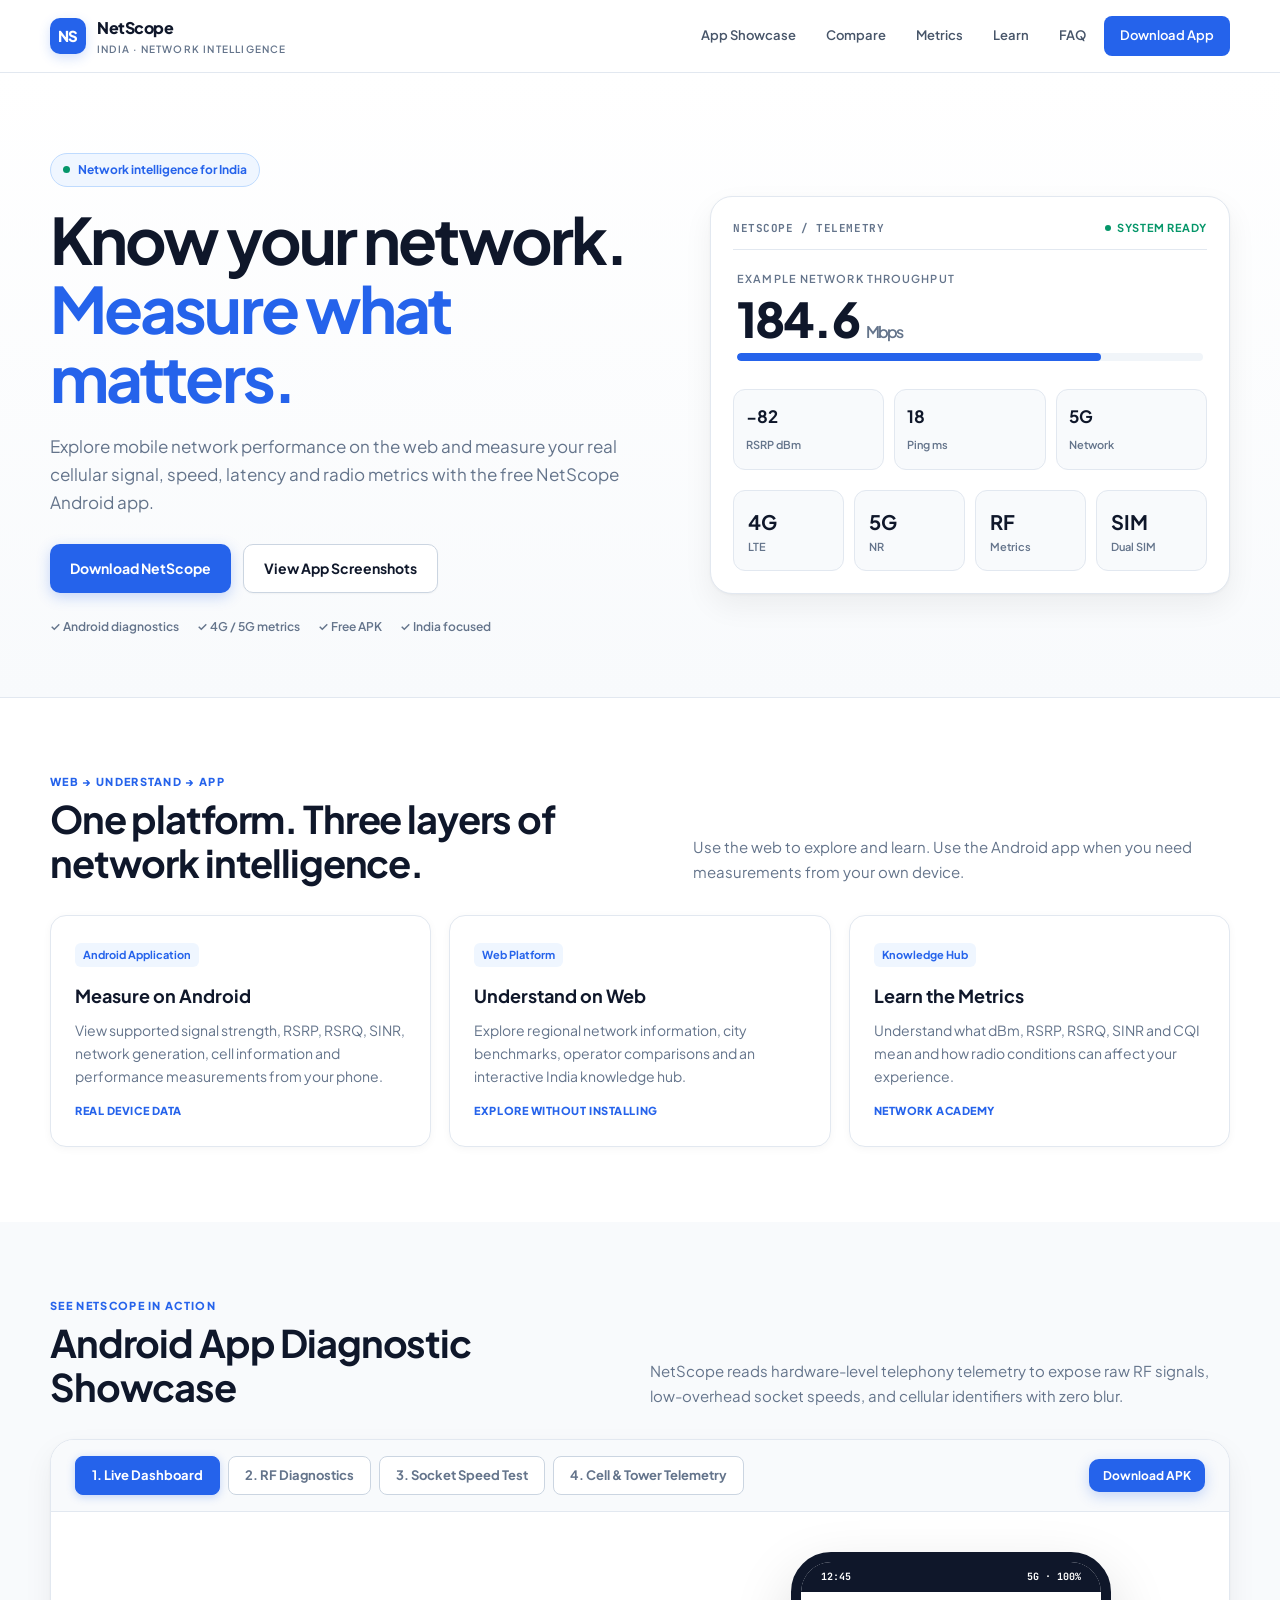
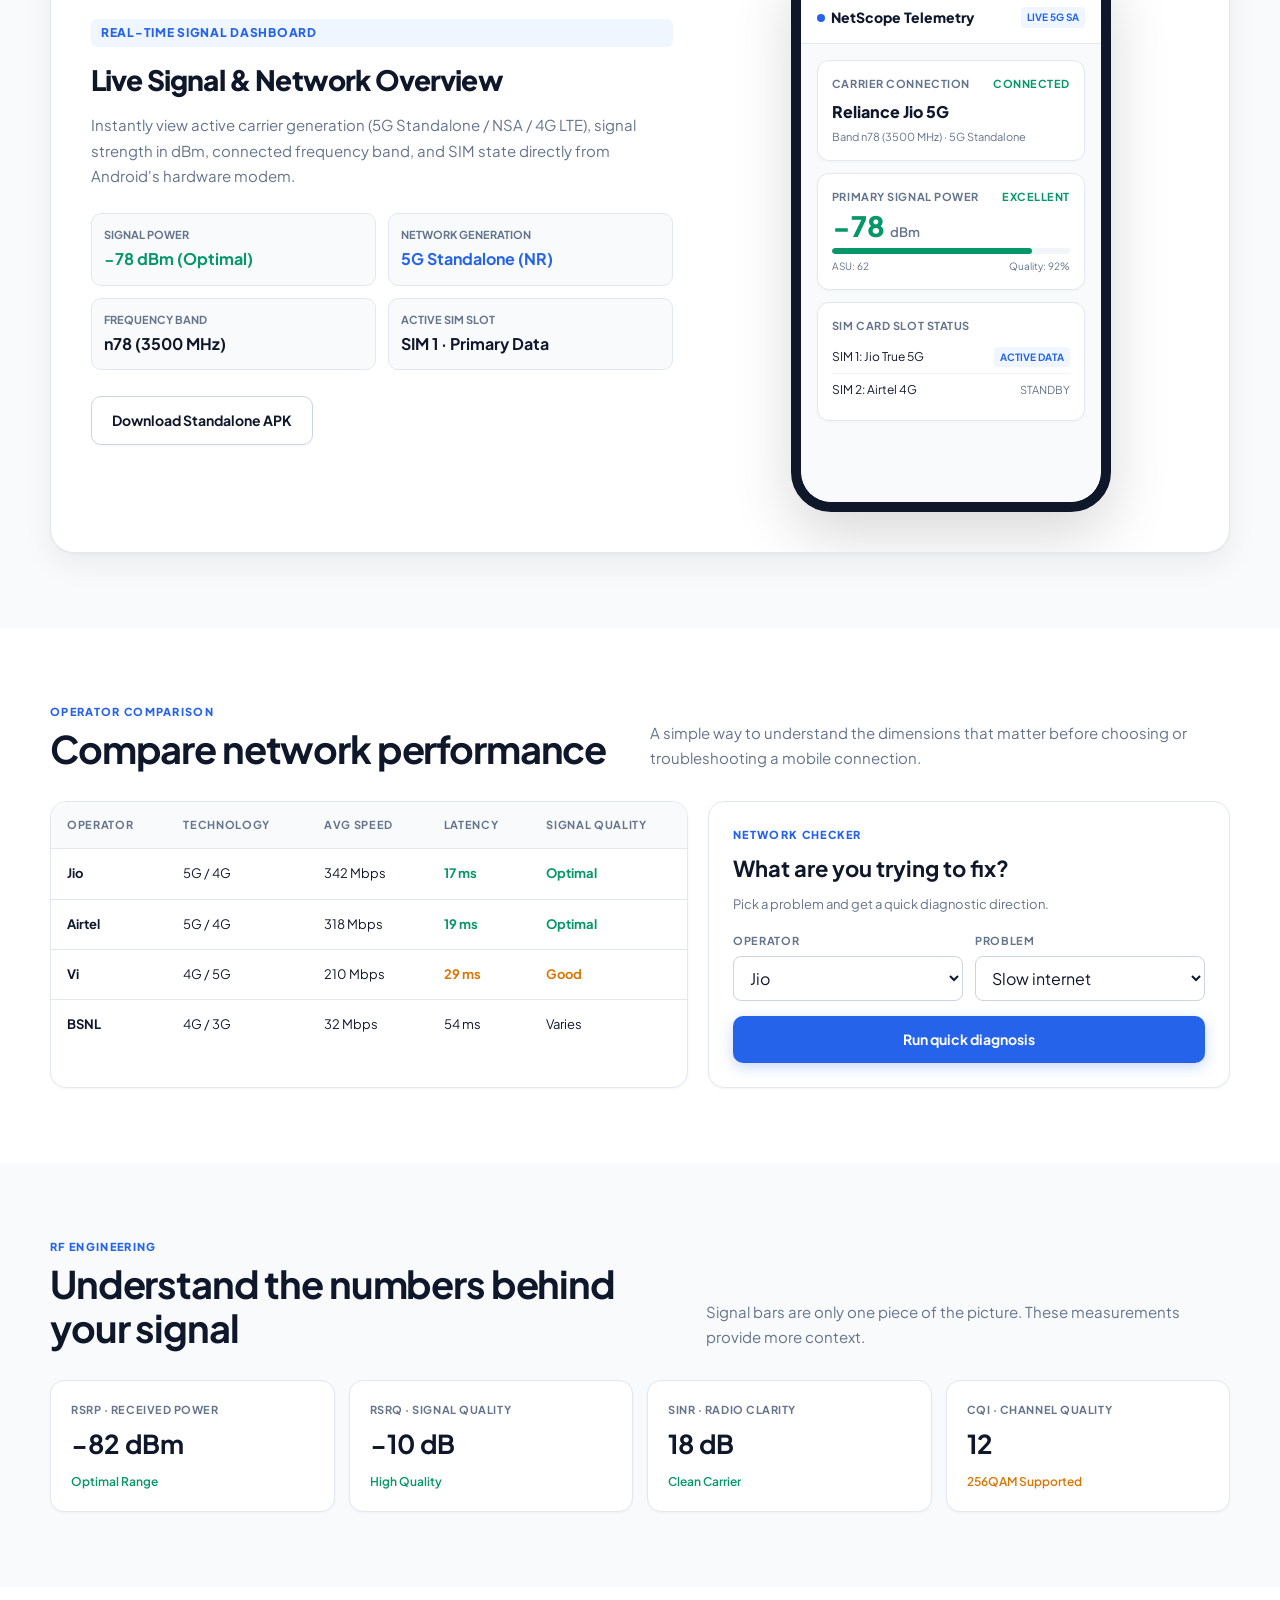
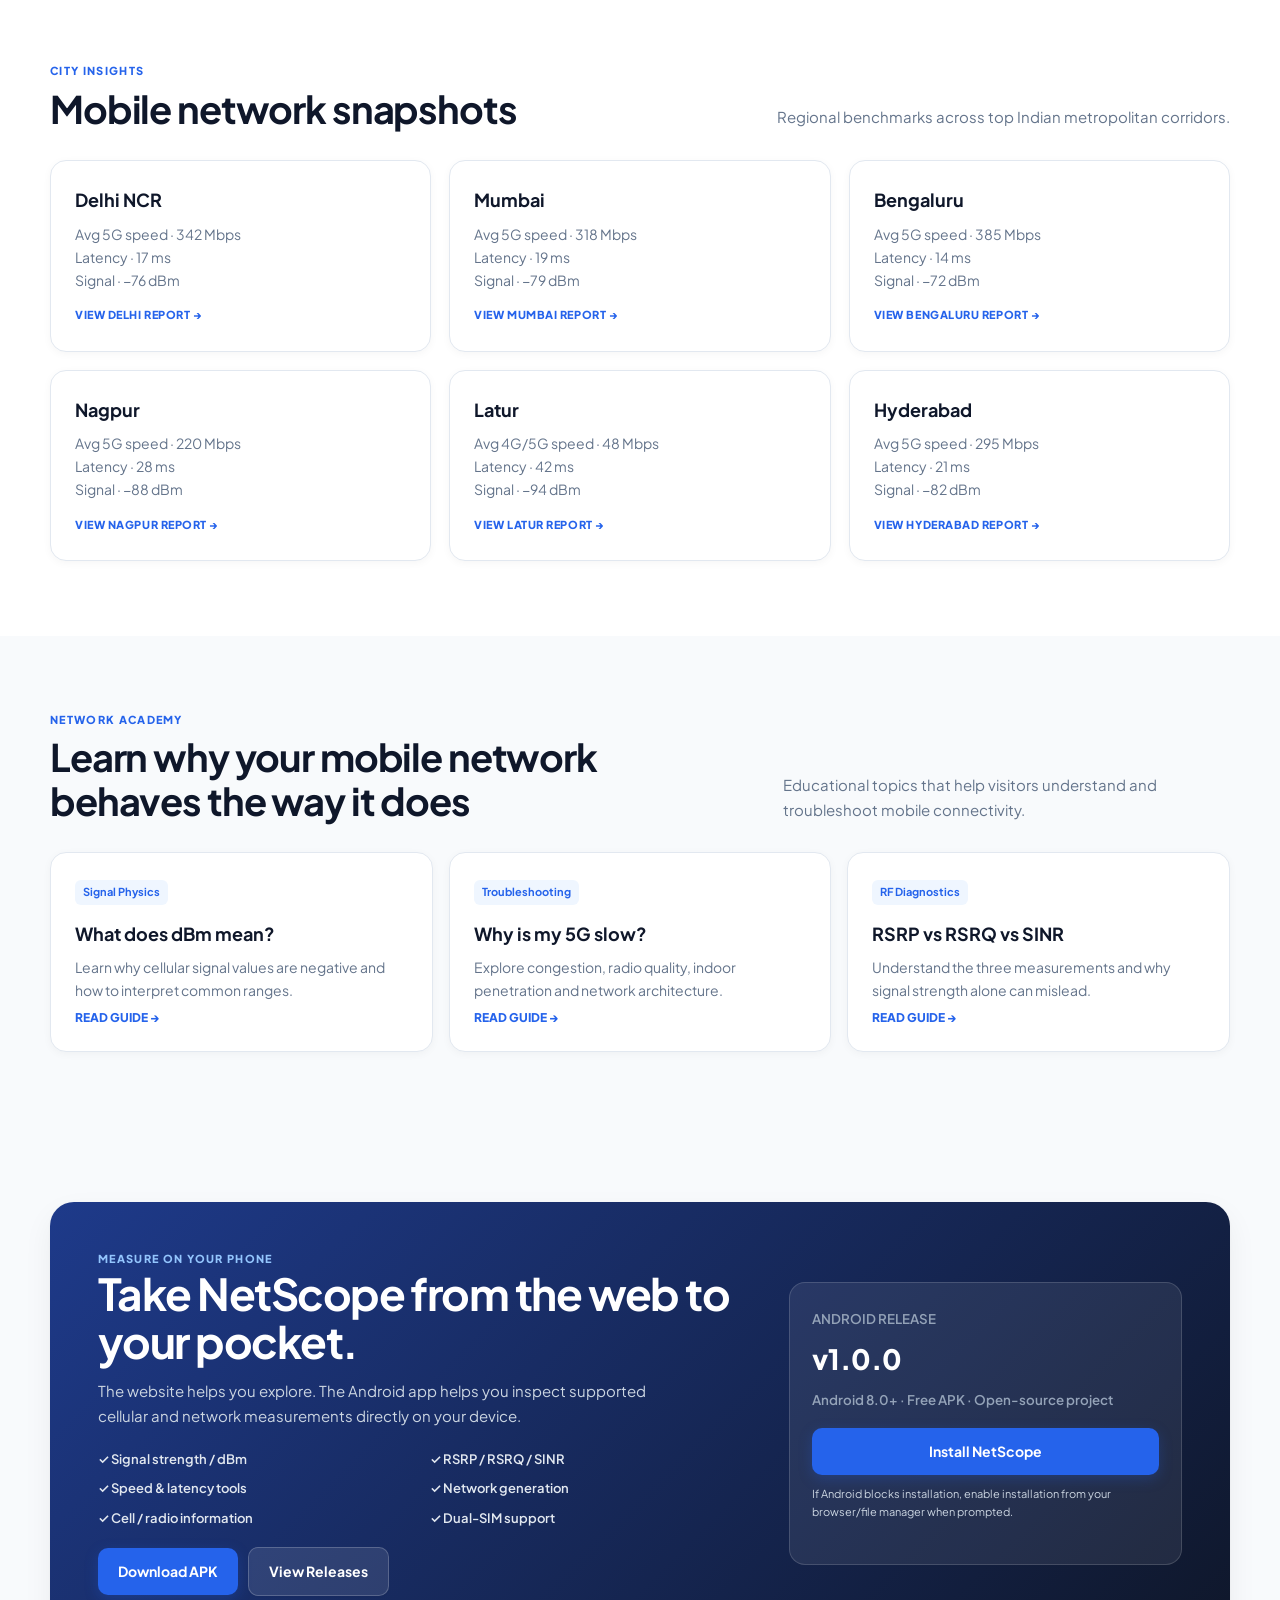
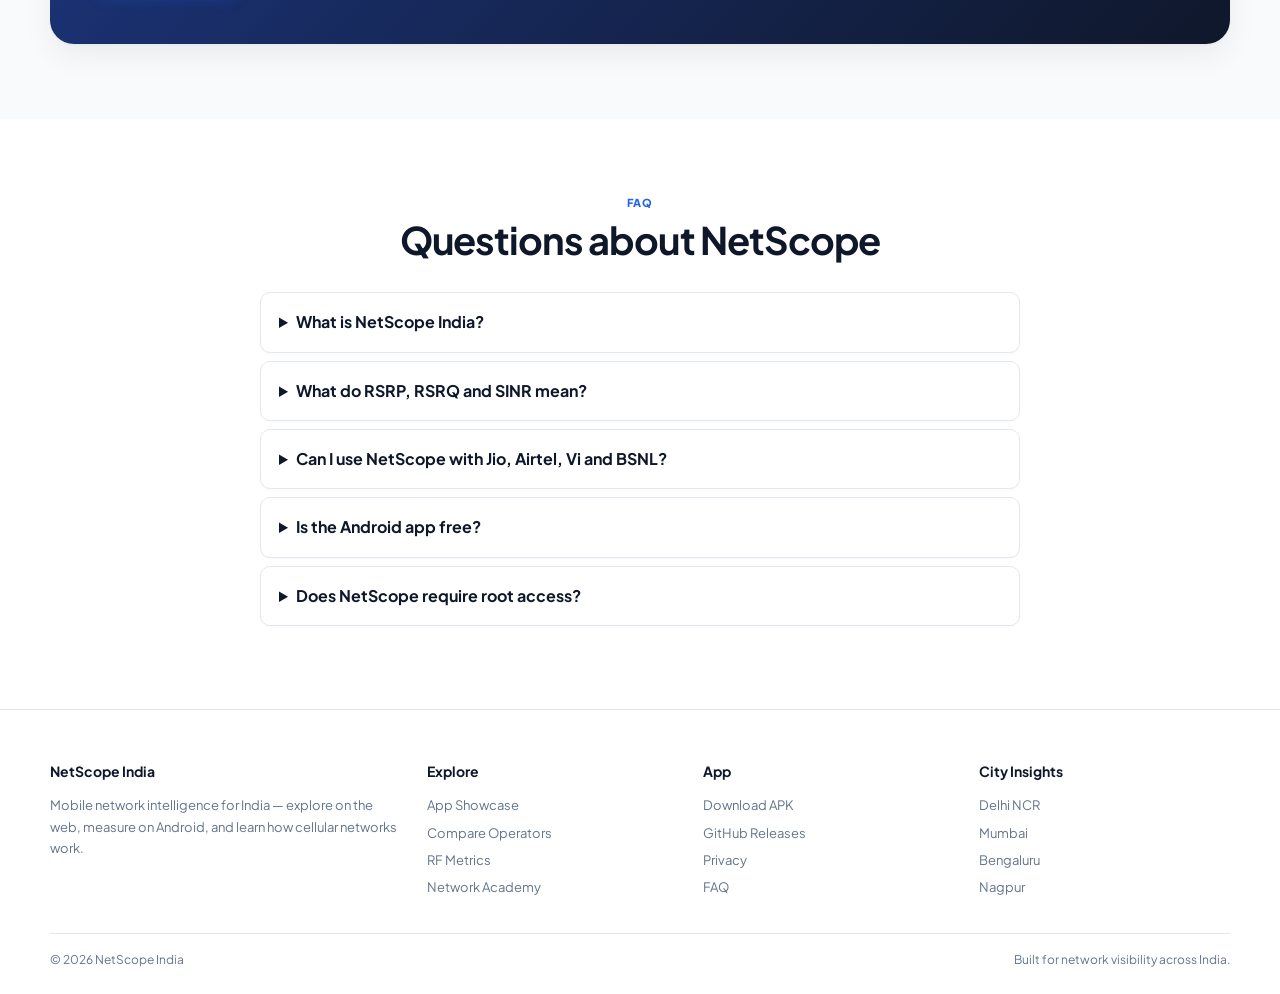
==== index.html @ c132a674 "Implement razor-sharp retina vector phone screen UI in showcase studio to eliminate all blurriness" ====
<!doctype html>
<html lang="en">
<head>
  <meta charset="utf-8">
  <meta name="viewport" content="width=device-width, initial-scale=1">
  <title>NetScope India | Mobile Network Speed Test, 5G Coverage & Signal Diagnostics</title>
  <meta name="description" content="Explore mobile network performance across India. Learn about 4G and 5G coverage, dBm, RSRP, RSRQ and SINR, compare operators, and download the free NetScope Android app.">
  <meta name="keywords" content="mobile network speed test India, 5G coverage India, Jio speed test, Airtel speed test, Vi speed test, BSNL network, signal strength, dBm, RSRP, RSRQ, SINR, NetScope India">
  <meta name="author" content="Bhavin Garg">
  <meta name="robots" content="index, follow">
  <meta name="theme-color" content="#2563eb">
  <link rel="canonical" href="https://bhavingarg121-glitch.github.io/NetScope/">
  <link rel="manifest" href="manifest.json">

  <meta property="og:type" content="website">
  <meta property="og:title" content="NetScope India | Mobile Network Intelligence">
  <meta property="og:description" content="Explore network performance on the web. Measure signal, speed and cellular metrics with the NetScope Android app.">
  <meta property="og:url" content="https://bhavingarg121-glitch.github.io/NetScope/">
  <meta property="og:site_name" content="NetScope India">
  <meta property="og:locale" content="en_IN">
  <meta name="twitter:card" content="summary_large_image">
  <meta name="twitter:title" content="NetScope India">
  <meta name="twitter:description" content="Mobile network intelligence, diagnostics and 5G coverage insights for India.">

  <script type="application/ld+json">
  {
    "@context":"https://schema.org",
    "@type":"WebSite",
    "name":"NetScope India",
    "url":"https://bhavingarg121-glitch.github.io/NetScope/",
    "description":"Mobile network intelligence, diagnostics and educational resources for India."
  }
  </script>
  <script type="application/ld+json">
  {
    "@context":"https://schema.org",
    "@type":"SoftwareApplication",
    "name":"NetScope India",
    "applicationCategory":"UtilitiesApplication",
    "operatingSystem":"Android",
    "downloadUrl":"https://github.com/bhavingarg121-glitch/net_scope/releases/download/v1.0.0/app-debug.apk",
    "offers":{"@type":"Offer","price":"0","priceCurrency":"INR"}
  }
  </script>
  <script type="application/ld+json">
  {
    "@context":"https://schema.org",
    "@type":"FAQPage",
    "mainEntity":[
      {"@type":"Question","name":"What is NetScope India?","acceptedAnswer":{"@type":"Answer","text":"NetScope India is a web and Android platform for exploring mobile network performance and measuring network information from an Android device."}},
      {"@type":"Question","name":"What do RSRP, RSRQ and SINR mean?","acceptedAnswer":{"@type":"Answer","text":"RSRP represents reference signal received power, RSRQ represents reference signal received quality, and SINR represents signal-to-interference-plus-noise ratio."}},
      {"@type":"Question","name":"Does NetScope support Jio, Airtel, Vi and BSNL?","acceptedAnswer":{"@type":"Answer","text":"The platform is designed around Indian cellular networks and the Android app can read supported cellular information exposed by the device."}},
      {"@type":"Question","name":"Is the NetScope Android app free?","acceptedAnswer":{"@type":"Answer","text":"The current Android APK is provided as a free download."}}
    ]
  }
  </script>

  <link rel="preconnect" href="https://fonts.googleapis.com">
  <link rel="preconnect" href="https://fonts.gstatic.com" crossorigin>
  <link href="https://fonts.googleapis.com/css2?family=Plus+Jakarta+Sans:wght@400;500;600;700;800&family=Inter:wght@400;500;600;700&family=JetBrains+Mono:wght@500;700&display=swap" rel="stylesheet">

  <style>
    :root{
      --bg:#ffffff;
      --bg2:#f8fafc;
      --panel:#ffffff;
      --panel2:#f1f5f9;
      --line:#e2e8f0;
      --line-strong:#cbd5e1;
      --text:#0f172a;
      --muted:#64748b;
      --blue:#2563eb;
      --blue-hover:#1d4ed8;
      --blue-bg:#eff6ff;
      --cyan:#0284c7;
      --green:#059669;
      --green-bg:#ecfdf5;
      --amber:#d97706;
      --amber-bg:#fffbeb;
      --red:#dc2626;
      --shadow:0 12px 30px rgba(0,0,0,.06), 0 1px 3px rgba(0,0,0,.04);
      --radius:16px;
      --max:1180px;
    }
    *{box-sizing:border-box;margin:0;padding:0}
    html{scroll-behavior:smooth}
    body{font-family:'Plus Jakarta Sans',Inter,system-ui,sans-serif;background:var(--bg2);color:var(--text);line-height:1.65;overflow-x:hidden}
    a{color:inherit;text-decoration:none}
    button,input,select{font:inherit}
    .container{width:min(var(--max),calc(100% - 32px));margin:auto}
    .mono{font-family:"JetBrains Mono",monospace}
    
    /* Topbar */
    .topbar{position:sticky;top:0;z-index:1000;background:rgba(255,255,255,.94);backdrop-filter:blur(16px);border-bottom:1px solid var(--line)}
    .nav{height:72px;display:flex;align-items:center;justify-content:space-between;gap:20px}
    .brand{display:flex;align-items:center;gap:11px;font-weight:800;letter-spacing:-.03em;color:var(--text)}
    .brand-mark{width:36px;height:36px;border-radius:10px;display:grid;place-items:center;background:var(--blue);color:#fff;font-weight:800;font-size:15px;box-shadow:0 4px 12px rgba(37,99,235,.2)}
    .brand small{display:block;color:var(--muted);font-size:10px;font-weight:600;letter-spacing:.12em;text-transform:uppercase}
    .navlinks{display:flex;gap:6px;align-items:center}
    .navlinks a{color:#475569;padding:8px 12px;border-radius:8px;font-size:13px;font-weight:600;transition:.15s}
    .navlinks a:hover{background:var(--panel2);color:var(--blue)}
    .nav-cta{padding:9px 16px!important;background:var(--blue)!important;color:#ffffff!important;border-radius:8px;font-weight:700}
    .nav-cta:hover{background:var(--blue-hover)!important}
    .menu{display:none;background:none;border:1px solid var(--line-strong);color:var(--text);padding:8px 12px;border-radius:8px;cursor:pointer}
    
    /* Hero */
    .hero{position:relative;padding:80px 0 60px;background:linear-gradient(180deg,#ffffff 0%,#f8fafc 100%);border-bottom:1px solid var(--line)}
    .hero-grid{display:grid;grid-template-columns:1.08fr .92fr;gap:50px;align-items:center}
    .eyebrow{display:inline-flex;align-items:center;gap:8px;border:1px solid #bfdbfe;background:var(--blue-bg);padding:6px 12px;border-radius:999px;color:var(--blue);font-size:12px;font-weight:700;margin-bottom:18px}
    .pulse{width:7px;height:7px;background:var(--green);border-radius:50%;box-shadow:0 0 0 0 rgba(5,150,105,.5);animation:pulse 1.8s infinite}
    @keyframes pulse{70%{box-shadow:0 0 0 8px rgba(5,150,105,0)}100%{box-shadow:0 0 0 0 rgba(5,150,105,0)}}
    h1{font-size:clamp(38px,5.5vw,64px);line-height:1.08;letter-spacing:-.045em;color:var(--text)}
    .gradient{color:var(--blue)}
    .hero-copy{font-size:17px;color:var(--muted);max-width:640px;margin:20px 0 28px}
    .actions{display:flex;gap:12px;flex-wrap:wrap}
    .btn{display:inline-flex;align-items:center;justify-content:center;gap:8px;border:0;border-radius:10px;padding:12px 20px;font-weight:700;font-size:14px;cursor:pointer;transition:.18s transform,.18s box-shadow}
    .btn:hover{transform:translateY(-1px)}
    .btn-primary{background:var(--blue);color:#ffffff;box-shadow:0 4px 14px rgba(37,99,235,.25)}
    .btn-primary:hover{background:var(--blue-hover);box-shadow:0 6px 20px rgba(37,99,235,.35)}
    .btn-secondary{border:1px solid var(--line-strong);background:#ffffff;color:var(--text);box-shadow:0 1px 2px rgba(0,0,0,.04)}
    .btn-secondary:hover{background:var(--panel2);border-color:var(--muted)}
    .trust{display:flex;gap:18px;flex-wrap:wrap;margin-top:24px;color:var(--muted);font-size:12px;font-weight:600}
    
    /* Hero Console Card */
    .hero-console{border:1px solid var(--line);background:#ffffff;border-radius:22px;box-shadow:var(--shadow);padding:22px}
    .console-head{display:flex;justify-content:space-between;align-items:center;padding-bottom:12px;border-bottom:1px solid var(--line);font-size:11px;font-weight:700;color:var(--muted);letter-spacing:.05em}
    .status{color:var(--green);display:flex;align-items:center;gap:6px}
    .status:before{content:"";width:6px;height:6px;background:var(--green);border-radius:50%}
    .metric-main{padding:20px 4px 14px}
    .metric-label{color:var(--muted);font-size:11px;text-transform:uppercase;letter-spacing:.1em;font-weight:600}
    .speed{font-size:48px;line-height:1.1;font-weight:800;letter-spacing:-.04em;color:var(--text);margin:4px 0}
    .speed span{font-size:16px;color:var(--muted);font-weight:600}
    .meter{height:8px;background:var(--panel2);border-radius:99px;overflow:hidden;margin-top:8px}
    .meter i{display:block;height:100%;width:78%;background:var(--blue);border-radius:99px}
    .mini-grid{display:grid;grid-template-columns:repeat(3,1fr);gap:10px;margin-top:14px}
    .mini{padding:12px;background:var(--bg2);border:1px solid var(--line);border-radius:12px}
    .mini b{display:block;font-size:17px;color:var(--text)}
    .mini small{color:var(--muted);font-size:11px;font-weight:600}
    .stats{display:grid;grid-template-columns:repeat(4,1fr);gap:10px;margin-top:20px}
    .stat{padding:14px;background:var(--bg2);border:1px solid var(--line);border-radius:12px}
    .stat strong{font-size:20px;color:var(--text)}
    .stat span{display:block;color:var(--muted);font-size:11px;font-weight:600}
    
    /* Sections */
    section{padding:75px 0}
    .section-head{display:flex;justify-content:space-between;gap:30px;align-items:end;margin-bottom:30px}
    .kicker{color:var(--blue);font-size:11px;font-weight:800;text-transform:uppercase;letter-spacing:.12em}
    .section-title{font-size:clamp(26px,3.5vw,38px);letter-spacing:-.03em;line-height:1.15;color:var(--text);margin-top:6px}
    .section-copy{color:var(--muted);max-width:580px;font-size:15px}
    
    /* Cards */
    .cards{display:grid;grid-template-columns:repeat(3,1fr);gap:18px}
    .card{background:#ffffff;border:1px solid var(--line);border-radius:var(--radius);padding:24px;box-shadow:0 2px 8px rgba(0,0,0,.04);transition:.2s transform,.2s border-color}
    .card:hover{transform:translateY(-3px);border-color:var(--blue)}
    .card-badge{display:inline-block;padding:3px 8px;border-radius:6px;background:var(--blue-bg);color:var(--blue);font-size:11px;font-weight:700;margin-bottom:14px}
    .card h3{font-size:18px;margin-bottom:8px;color:var(--text)}
    .card p{color:var(--muted);font-size:14px}
    .tag{display:inline-block;margin-top:14px;color:var(--blue);font-size:11px;font-weight:800;letter-spacing:.05em}
    
    /* ==========================================
       Razor-Sharp Retina App Showcase Studio
       ========================================== */
    .showcase-shell{border:1px solid var(--line);border-radius:24px;background:#ffffff;box-shadow:var(--shadow);overflow:hidden}
    .showcase-toolbar{display:flex;justify-content:space-between;align-items:center;flex-wrap:wrap;gap:12px;padding:16px 24px;border-bottom:1px solid var(--line);background:var(--bg2)}
    .showcase-tabs{display:flex;gap:8px;flex-wrap:wrap}
    .showcase-tab{border:1px solid var(--line-strong);background:#ffffff;color:var(--muted);padding:8px 16px;border-radius:8px;cursor:pointer;font-size:13px;font-weight:700;transition:.18s}
    .showcase-tab.active{background:var(--blue);border-color:var(--blue);color:#ffffff;box-shadow:0 2px 8px rgba(37,99,235,.25)}
    
    .showcase-grid{display:grid;grid-template-columns:1.1fr .9fr;gap:40px;padding:40px;align-items:center}
    .showcase-desc-box{display:flex;flex-direction:column;gap:16px}
    .showcase-badge{display:inline-flex;align-items:center;gap:6px;padding:4px 10px;border-radius:6px;background:var(--blue-bg);color:var(--blue);font-size:12px;font-weight:800;letter-spacing:.06em}
    .showcase-heading{font-size:28px;font-weight:800;color:var(--text);letter-spacing:-.03em;line-height:1.2}
    .showcase-text{color:var(--muted);font-size:15px;line-height:1.7}
    .showcase-pills{display:grid;grid-template-columns:1fr 1fr;gap:12px;margin-top:8px}
    .showcase-pill{background:var(--bg2);border:1px solid var(--line);border-radius:10px;padding:12px}
    .showcase-pill small{display:block;font-size:11px;color:var(--muted);font-weight:700;text-transform:uppercase}
    .showcase-pill b{display:block;font-size:16px;color:var(--text);margin-top:2px}
    
    /* Razor-Sharp Vector Device Mockup Frame */
    .device-mockup{position:relative;width:100%;max-width:320px;margin:0 auto;background:#0f172a;border:10px solid #0f172a;border-radius:40px;box-shadow:0 24px 60px rgba(0,0,0,.15);overflow:hidden}
    .device-screen{background:#f8fafc;min-height:540px;border-radius:30px;overflow:hidden;display:flex;flex-direction:column}
    .device-statusbar{height:30px;background:#0f172a;color:#ffffff;display:flex;justify-content:space-between;align-items:center;padding:0 20px;font-size:10px;font-weight:700;font-family:'JetBrains Mono',monospace}
    .device-app-header{background:#ffffff;padding:14px 16px;border-bottom:1px solid var(--line);display:flex;justify-content:space-between;align-items:center}
    .device-app-title{font-size:14px;font-weight:800;color:#0f172a;display:flex;align-items:center;gap:6px}
    .device-app-body{padding:16px;flex:1;display:flex;flex-direction:column;gap:12px;background:#f8fafc}
    
    /* Screen UI Components */
    .app-card{background:#ffffff;border:1px solid var(--line);border-radius:12px;padding:14px;box-shadow:0 1px 3px rgba(0,0,0,.03)}
    .app-card-title{font-size:11px;font-weight:700;text-transform:uppercase;color:var(--muted);letter-spacing:.05em;margin-bottom:6px;display:flex;justify-content:space-between}
    .app-big-stat{font-size:28px;font-weight:800;color:var(--text);line-height:1}
    .app-big-stat span{font-size:13px;color:var(--muted);font-weight:600}
    .app-bar-wrap{height:6px;background:var(--panel2);border-radius:99px;overflow:hidden;margin:8px 0 4px}
    .app-bar-fill{height:100%;border-radius:99px}
    .app-row{display:flex;justify-content:space-between;align-items:center;font-size:12px;padding:6px 0;border-bottom:1px solid #f1f5f9}
    .app-row:last-child{border-bottom:0}
    .app-badge-pill{font-size:10px;font-weight:700;padding:2px 6px;border-radius:4px;background:var(--blue-bg);color:var(--blue)}
    
    /* Compare & Checker */
    .compare{display:grid;grid-template-columns:1.1fr .9fr;gap:20px}
    .table-wrap{overflow:auto;border:1px solid var(--line);border-radius:16px;background:#ffffff;box-shadow:0 1px 3px rgba(0,0,0,.04)}
    table{width:100%;border-collapse:collapse;min-width:480px}
    th,td{text-align:left;padding:14px 16px;border-bottom:1px solid var(--line);font-size:13px}
    th{color:var(--muted);font-size:11px;font-weight:700;text-transform:uppercase;letter-spacing:.06em;background:var(--bg2)}
    tr:last-child td{border-bottom:0}
    .good{color:var(--green);font-weight:700}
    .warn{color:var(--amber);font-weight:700}
    
    .checker{background:#ffffff;border:1px solid var(--line);border-radius:16px;padding:24px;box-shadow:0 1px 3px rgba(0,0,0,.04)}
    .checker-grid{display:grid;grid-template-columns:1fr 1fr;gap:12px;margin-top:14px}
    .field label{display:block;color:var(--muted);font-size:11px;font-weight:700;text-transform:uppercase;letter-spacing:.06em;margin-bottom:6px}
    .field input,.field select{width:100%;background:#ffffff;border:1px solid var(--line-strong);color:var(--text);padding:10px 12px;border-radius:8px;outline:none}
    .field input:focus,.field select:focus{border-color:var(--blue)}
    .result{margin-top:16px;padding:16px;border-radius:10px;background:var(--blue-bg);border:1px solid #bfdbfe;display:none}
    
    /* Metrics */
    .metrics{display:grid;grid-template-columns:repeat(4,1fr);gap:14px}
    .metric-card{padding:20px;border:1px solid var(--line);border-radius:14px;background:#ffffff;box-shadow:0 1px 3px rgba(0,0,0,.04)}
    .metric-card b{font-size:26px;color:var(--text);display:block;margin:4px 0}
    .metric-card span{display:block;color:var(--muted);font-size:11px;font-weight:700;text-transform:uppercase;letter-spacing:.05em}
    
    /* Download */
    .download{position:relative;background:linear-gradient(135deg,#1e3a8a 0%,#0f172a 100%);border-radius:24px;padding:48px;color:#ffffff;box-shadow:var(--shadow)}
    .download-grid{display:grid;grid-template-columns:1.25fr .75fr;gap:35px;align-items:center}
    .download h2{font-size:clamp(28px,3.8vw,44px);line-height:1.1;letter-spacing:-.035em;color:#ffffff}
    .download p{color:#cbd5e1;margin:14px 0 20px;max-width:600px;font-size:15px}
    .checklist{display:grid;grid-template-columns:1fr 1fr;gap:8px;margin:18px 0;color:#e2e8f0;font-size:13px;font-weight:600}
    .apk-card{background:rgba(255,255,255,.08);border:1px solid rgba(255,255,255,.15);padding:22px;border-radius:16px}
    .apk-card .version{font-size:28px;font-weight:800;color:#ffffff;margin:4px 0}
    .apk-card small{color:#94a3b8;font-weight:600}
    .apk-btn{width:100%;margin-top:16px}
    
    /* Guides */
    .guides{display:grid;grid-template-columns:repeat(3,1fr);gap:16px}
    .guide{min-height:200px;display:flex;flex-direction:column;justify-content:space-between}
    .guide .read{color:var(--blue);font-size:12px;font-weight:800}
    
    /* FAQ */
    .faq{max-width:760px;margin:auto}
    .faq details{border:1px solid var(--line);border-radius:10px;margin-bottom:8px;background:#ffffff;overflow:hidden;box-shadow:0 1px 2px rgba(0,0,0,.03)}
    .faq summary{cursor:pointer;padding:16px 18px;font-weight:700;color:var(--text);outline:none}
    .faq p{padding:0 18px 16px;color:var(--muted);font-size:14px}
    
    /* Footer */
    footer{padding:50px 0 24px;border-top:1px solid var(--line);background:#ffffff}
    .footer-grid{display:grid;grid-template-columns:1.4fr 1fr 1fr 1fr;gap:25px}
    .footer-grid h4{margin-bottom:12px;font-size:14px;font-weight:700;color:var(--text)}
    .footer-grid p,.footer-grid a{color:var(--muted);font-size:13px;display:block;margin:6px 0}
    .footer-grid a:hover{color:var(--blue)}
    .copyright{border-top:1px solid var(--line);margin-top:28px;padding-top:16px;color:var(--muted);font-size:12px;display:flex;justify-content:space-between}
    
    .reveal{opacity:0;transform:translateY(14px);transition:.6s ease}
    .reveal.show{opacity:1;transform:none}
    .backtop{position:fixed;right:18px;bottom:18px;z-index:900;width:38px;height:38px;border-radius:50%;border:1px solid var(--line-strong);background:#ffffff;color:var(--text);display:grid;place-items:center;opacity:0;pointer-events:none;transition:.2s;box-shadow:0 2px 8px rgba(0,0,0,.1)}
    .backtop.show{opacity:1;pointer-events:auto}
    
    @media(max-width:900px){
      .navlinks{display:none}
      .menu{display:block}
      .navlinks.open{display:flex;position:absolute;top:71px;left:16px;right:16px;background:#ffffff;border:1px solid var(--line);box-shadow:var(--shadow);padding:12px;border-radius:12px;flex-direction:column;align-items:stretch}
      .hero-grid,.compare,.download-grid,.showcase-grid{grid-template-columns:1fr}
      .hero{padding-top:55px}
      .cards,.guides{grid-template-columns:1fr 1fr}
      .stats,.metrics{grid-template-columns:1fr 1fr}
      .footer-grid{grid-template-columns:1fr 1fr}
    }
    @media(max-width:600px){
      .container{width:min(var(--max),calc(100% - 24px))}
      .nav{height:64px}
      .hero{padding:44px 0}
      .hero-copy{font-size:15px}
      .actions .btn{width:100%}
      .stats,.cards,.guides,.metrics,.checker-grid,.checklist,.footer-grid,.showcase-pills{grid-template-columns:1fr}
      .section-head{display:block}
      .section-copy{margin-top:10px}
      .showcase-grid{padding:24px 16px}
      .showcase-tabs{overflow:auto;flex-wrap:nowrap}
      .download{padding:28px 18px}
      .speed{font-size:40px}
      .copyright{display:block}
      .copyright span{display:block;margin-top:6px}
    }
  </style>
</head>

<body>
<header class="topbar">
  <div class="container nav">
    <a class="brand" href="#home" aria-label="NetScope India home">
      <span class="brand-mark">NS</span>
      <span>NetScope <small>India · Network Intelligence</small></span>
    </a>
    <nav class="navlinks" id="navlinks">
      <a href="#showcase">App Showcase</a>
      <a href="#compare">Compare</a>
      <a href="#metrics">Metrics</a>
      <a href="#guides">Learn</a>
      <a href="#faq">FAQ</a>
      <a class="nav-cta" href="#download">Download App</a>
    </nav>
    <button class="menu" id="menu" aria-label="Open navigation">☰</button>
  </div>
</header>

<main id="home">
<section class="hero">
  <div class="container hero-grid">
    <div class="reveal">
      <div class="eyebrow"><i class="pulse"></i> Network intelligence for India</div>
      <h1>Know your network.<br><span class="gradient">Measure what matters.</span></h1>
      <p class="hero-copy">Explore mobile network performance on the web and measure your real cellular signal, speed, latency and radio metrics with the free NetScope Android app.</p>
      <div class="actions">
        <a class="btn btn-primary" href="#download">Download NetScope</a>
        <a class="btn btn-secondary" href="#showcase">View App Screenshots</a>
      </div>
      <div class="trust">
        <span>✓ Android diagnostics</span><span>✓ 4G / 5G metrics</span><span>✓ Free APK</span><span>✓ India focused</span>
      </div>
    </div>
    <div class="hero-console reveal">
      <div class="console-head"><span class="mono">NETSCOPE / TELEMETRY</span><span class="status">SYSTEM READY</span></div>
      <div class="metric-main">
        <div class="metric-label">Example network throughput</div>
        <div class="speed">184.6 <span>Mbps</span></div>
        <div class="meter"><i></i></div>
      </div>
      <div class="mini-grid">
        <div class="mini"><b>−82</b><small>RSRP dBm</small></div>
        <div class="mini"><b>18</b><small>Ping ms</small></div>
        <div class="mini"><b>5G</b><small>Network</small></div>
      </div>
      <div class="stats">
        <div class="stat"><strong>4G</strong><span>LTE</span></div>
        <div class="stat"><strong>5G</strong><span>NR</span></div>
        <div class="stat"><strong>RF</strong><span>Metrics</span></div>
        <div class="stat"><strong>SIM</strong><span>Dual SIM</span></div>
      </div>
    </div>
  </div>
</section>

<section class="reveal" style="background:#ffffff;">
  <div class="container">
    <div class="section-head">
      <div><div class="kicker">Web → Understand → App</div><h2 class="section-title">One platform. Three layers of network intelligence.</h2></div>
      <p class="section-copy">Use the web to explore and learn. Use the Android app when you need measurements from your own device.</p>
    </div>
    <div class="cards">
      <article class="card">
        <span class="card-badge">Android Application</span>
        <h3>Measure on Android</h3>
        <p>View supported signal strength, RSRP, RSRQ, SINR, network generation, cell information and performance measurements from your phone.</p>
        <span class="tag">REAL DEVICE DATA</span>
      </article>
      <article class="card">
        <span class="card-badge">Web Platform</span>
        <h3>Understand on Web</h3>
        <p>Explore regional network information, city benchmarks, operator comparisons and an interactive India knowledge hub.</p>
        <span class="tag">EXPLORE WITHOUT INSTALLING</span>
      </article>
      <article class="card">
        <span class="card-badge">Knowledge Hub</span>
        <h3>Learn the Metrics</h3>
        <p>Understand what dBm, RSRP, RSRQ, SINR and CQI mean and how radio conditions can affect your experience.</p>
        <span class="tag">NETWORK ACADEMY</span>
      </article>
    </div>
  </div>
</section>

<!-- ====================================================
     Razor-Sharp High-Definition App Showcase Studio
     ==================================================== -->
<section id="showcase" class="reveal">
  <div class="container">
    <div class="section-head">
      <div>
        <div class="kicker">See NetScope In Action</div>
        <h2 class="section-title">Android App Diagnostic Showcase</h2>
      </div>
      <p class="section-copy">
        NetScope reads hardware-level telephony telemetry to expose raw RF signals, low-overhead socket speeds, and cellular identifiers with zero blur.
      </p>
    </div>

    <div class="showcase-shell">
      <div class="showcase-toolbar">
        <div class="showcase-tabs" role="tablist">
          <button class="showcase-tab active" data-view="dashboard">1. Live Dashboard</button>
          <button class="showcase-tab" data-view="diagnostics">2. RF Diagnostics</button>
          <button class="showcase-tab" data-view="speedtest">3. Socket Speed Test</button>
          <button class="showcase-tab" data-view="telemetry">4. Cell & Tower Telemetry</button>
        </div>
        <div>
          <a href="#download" class="btn btn-primary" style="padding:7px 14px;font-size:12px;">Download APK</a>
        </div>
      </div>

      <div class="showcase-grid">
        <!-- Interactive Information Panel -->
        <div class="showcase-desc-box">
          <span class="showcase-badge" id="sc-badge">REAL-TIME SIGNAL DASHBOARD</span>
          <h3 class="showcase-heading" id="sc-title">Live Signal & Network Overview</h3>
          <p class="showcase-text" id="sc-desc">
            Instantly view active carrier generation (5G Standalone / NSA / 4G LTE), signal strength in dBm, connected frequency band, and SIM state directly from Android's hardware modem.
          </p>

          <div class="showcase-pills" id="sc-pills">
            <div class="showcase-pill">
              <small>Signal Power</small>
              <b style="color:var(--green);">−78 dBm (Optimal)</b>
            </div>
            <div class="showcase-pill">
              <small>Network Generation</small>
              <b style="color:var(--blue);">5G Standalone (NR)</b>
            </div>
            <div class="showcase-pill">
              <small>Frequency Band</small>
              <b>n78 (3500 MHz)</b>
            </div>
            <div class="showcase-pill">
              <small>Active SIM Slot</small>
              <b>SIM 1 · Primary Data</b>
            </div>
          </div>

          <div style="margin-top:10px;">
            <a href="download.html" class="btn btn-secondary">
              <span>Download Standalone APK</span>
            </a>
          </div>
        </div>

        <!-- Razor-Sharp Vector Device Mockup Screen (Zero Blurriness) -->
        <div>
          <div class="device-mockup">
            <div class="device-screen">
              <div class="device-statusbar">
                <span>12:45</span>
                <span>5G · 100%</span>
              </div>
              <div class="device-app-header">
                <div class="device-app-title">
                  <span style="display:inline-block;width:8px;height:8px;border-radius:50%;background:var(--blue);"></span>
                  NetScope Telemetry
                </div>
                <span class="app-badge-pill" id="screen-badge">LIVE 5G</span>
              </div>

              <!-- Dynamic Screen Content -->
              <div class="device-app-body" id="screen-body">
                <!-- Injected via JavaScript for 100% sharp rendering -->
              </div>
            </div>
          </div>
        </div>
      </div>
    </div>
  </div>
</section>

<section id="compare" class="reveal" style="background:#ffffff;">
  <div class="container">
    <div class="section-head">
      <div><div class="kicker">Operator comparison</div><h2 class="section-title">Compare network performance</h2></div>
      <p class="section-copy">A simple way to understand the dimensions that matter before choosing or troubleshooting a mobile connection.</p>
    </div>
    <div class="compare">
      <div class="table-wrap">
        <table>
          <thead><tr><th>Operator</th><th>Technology</th><th>Avg Speed</th><th>Latency</th><th>Signal Quality</th></tr></thead>
          <tbody>
            <tr><td><b>Jio</b></td><td>5G / 4G</td><td>342 Mbps</td><td class="good">17 ms</td><td class="good">Optimal</td></tr>
            <tr><td><b>Airtel</b></td><td>5G / 4G</td><td>318 Mbps</td><td class="good">19 ms</td><td class="good">Optimal</td></tr>
            <tr><td><b>Vi</b></td><td>4G / 5G</td><td>210 Mbps</td><td class="warn">29 ms</td><td class="warn">Good</td></tr>
            <tr><td><b>BSNL</b></td><td>4G / 3G</td><td>32 Mbps</td><td>54 ms</td><td>Varies</td></tr>
          </tbody>
        </table>
      </div>
      <div class="checker">
        <div class="kicker">Network checker</div>
        <h3 style="font-size:22px;margin:6px 0 8px">What are you trying to fix?</h3>
        <p style="color:var(--muted);font-size:13px;margin-bottom:16px">Pick a problem and get a quick diagnostic direction.</p>
        <div class="checker-grid">
          <div class="field"><label>Operator</label><select id="opSelect"><option>Jio</option><option>Airtel</option><option>Vi</option><option>BSNL</option></select></div>
          <div class="field"><label>Problem</label><select id="problem"><option>Slow internet</option><option>Weak signal</option><option>5G switching to 4G</option><option>High ping</option><option>Call drops</option></select></div>
        </div>
        <button class="btn btn-primary" style="width:100%;margin-top:15px" id="diagnose">Run quick diagnosis</button>
        <div class="result" id="result"></div>
      </div>
    </div>
  </div>
</section>

<section id="metrics" class="reveal">
  <div class="container">
    <div class="section-head">
      <div><div class="kicker">RF engineering</div><h2 class="section-title">Understand the numbers behind your signal</h2></div>
      <p class="section-copy">Signal bars are only one piece of the picture. These measurements provide more context.</p>
    </div>
    <div class="metrics">
      <article class="metric-card"><span>RSRP · received power</span><b>−82 dBm</b><p style="color:var(--green);margin-top:6px;font-size:12px;font-weight:600">Optimal Range</p></article>
      <article class="metric-card"><span>RSRQ · signal quality</span><b>−10 dB</b><p style="color:var(--green);margin-top:6px;font-size:12px;font-weight:600">High Quality</p></article>
      <article class="metric-card"><span>SINR · radio clarity</span><b>18 dB</b><p style="color:var(--green);margin-top:6px;font-size:12px;font-weight:600">Clean Carrier</p></article>
      <article class="metric-card"><span>CQI · channel quality</span><b>12</b><p style="color:var(--amber);margin-top:6px;font-size:12px;font-weight:600">256QAM Supported</p></article>
    </div>
  </div>
</section>

<section id="cities" class="reveal" style="background:#ffffff;">
  <div class="container">
    <div class="section-head">
      <div><div class="kicker">City insights</div><h2 class="section-title">Mobile network snapshots</h2></div>
      <p class="section-copy">Regional benchmarks across top Indian metropolitan corridors.</p>
    </div>
    <div class="cards">
      <article class="card"><h3>Delhi NCR</h3><p>Avg 5G speed · 342 Mbps</p><p>Latency · 17 ms</p><p>Signal · −76 dBm</p><a href="delhi.html" class="tag">VIEW DELHI REPORT →</a></article>
      <article class="card"><h3>Mumbai</h3><p>Avg 5G speed · 318 Mbps</p><p>Latency · 19 ms</p><p>Signal · −79 dBm</p><a href="mumbai.html" class="tag">VIEW MUMBAI REPORT →</a></article>
      <article class="card"><h3>Bengaluru</h3><p>Avg 5G speed · 385 Mbps</p><p>Latency · 14 ms</p><p>Signal · −72 dBm</p><a href="bengaluru.html" class="tag">VIEW BENGALURU REPORT →</a></article>
      <article class="card"><h3>Nagpur</h3><p>Avg 5G speed · 220 Mbps</p><p>Latency · 28 ms</p><p>Signal · −88 dBm</p><a href="nagpur.html" class="tag">VIEW NAGPUR REPORT →</a></article>
      <article class="card"><h3>Latur</h3><p>Avg 4G/5G speed · 48 Mbps</p><p>Latency · 42 ms</p><p>Signal · −94 dBm</p><a href="latur.html" class="tag">VIEW LATUR REPORT →</a></article>
      <article class="card"><h3>Hyderabad</h3><p>Avg 5G speed · 295 Mbps</p><p>Latency · 21 ms</p><p>Signal · −82 dBm</p><a href="hyderabad.html" class="tag">VIEW HYDERABAD REPORT →</a></article>
    </div>
  </div>
</section>

<section id="guides" class="reveal">
  <div class="container">
    <div class="section-head">
      <div><div class="kicker">Network academy</div><h2 class="section-title">Learn why your mobile network behaves the way it does</h2></div>
      <p class="section-copy">Educational topics that help visitors understand and troubleshoot mobile connectivity.</p>
    </div>
    <div class="guides">
      <article class="card guide"><div><span class="card-badge">Signal Physics</span><h3>What does dBm mean?</h3><p>Learn why cellular signal values are negative and how to interpret common ranges.</p></div><a href="academy.html" class="read">READ GUIDE →</a></article>
      <article class="card guide"><div><span class="card-badge">Troubleshooting</span><h3>Why is my 5G slow?</h3><p>Explore congestion, radio quality, indoor penetration and network architecture.</p></div><a href="academy.html" class="read">READ GUIDE →</a></article>
      <article class="card guide"><div><span class="card-badge">RF Diagnostics</span><h3>RSRP vs RSRQ vs SINR</h3><p>Understand the three measurements and why signal strength alone can mislead.</p></div><a href="academy.html" class="read">READ GUIDE →</a></article>
    </div>
  </div>
</section>

<section id="download" class="reveal">
  <div class="container">
    <div class="download">
      <div class="download-grid">
        <div>
          <div class="kicker" style="color:#93c5fd">Measure on your phone</div>
          <h2>Take NetScope from the web to your pocket.</h2>
          <p>The website helps you explore. The Android app helps you inspect supported cellular and network measurements directly on your device.</p>
          <div class="checklist">
            <span>✓ Signal strength / dBm</span><span>✓ RSRP / RSRQ / SINR</span>
            <span>✓ Speed & latency tools</span><span>✓ Network generation</span>
            <span>✓ Cell / radio information</span><span>✓ Dual-SIM support</span>
          </div>
          <a class="btn btn-primary" href="https://github.com/bhavingarg121-glitch/net_scope/releases/download/v1.0.0/app-debug.apk">Download APK</a>
          <a class="btn btn-secondary" style="margin-left:7px;background:rgba(255,255,255,.1);color:#fff;border-color:rgba(255,255,255,.2)" href="https://github.com/bhavingarg121-glitch/net_scope/releases" target="_blank" rel="noopener">View Releases</a>
        </div>
        <div class="apk-card">
          <small>ANDROID RELEASE</small>
          <div class="version">v1.0.0</div>
          <small>Android 8.0+ · Free APK · Open-source project</small>
          <a class="btn btn-primary apk-btn" href="https://github.com/bhavingarg121-glitch/net_scope/releases/download/v1.0.0/app-debug.apk">Install NetScope</a>
          <p style="font-size:11px;color:#cbd5e1;margin-top:10px">If Android blocks installation, enable installation from your browser/file manager when prompted.</p>
        </div>
      </div>
    </div>
  </div>
</section>

<section id="faq" class="reveal" style="background:#ffffff;">
  <div class="container">
    <div class="section-head" style="justify-content:center;text-align:center"><div><div class="kicker">FAQ</div><h2 class="section-title">Questions about NetScope</h2></div></div>
    <div class="faq">
      <details><summary>What is NetScope India?</summary><p>NetScope India is a web and Android platform for exploring mobile network performance and measuring network information from an Android device.</p></details>
      <details><summary>What do RSRP, RSRQ and SINR mean?</summary><p>RSRP describes reference signal received power, RSRQ describes reference signal received quality, and SINR describes signal-to-interference-plus-noise ratio.</p></details>
      <details><summary>Can I use NetScope with Jio, Airtel, Vi and BSNL?</summary><p>The platform is designed for Indian cellular networks. Actual metrics available depend on the Android device, modem and carrier APIs exposed by the operating system.</p></details>
      <details><summary>Is the Android app free?</summary><p>The current NetScope APK is provided as a free download. Always download the APK from the project's official GitHub release page.</p></details>
      <details><summary>Does NetScope require root access?</summary><p>No root is required. NetScope uses standard Android TelephonyManager and NetworkCapabilities APIs to read all supported RF parameters.</p></details>
    </div>
  </div>
</section>
</main>

<footer>
  <div class="container">
    <div class="footer-grid">
      <div><h4>NetScope India</h4><p>Mobile network intelligence for India — explore on the web, measure on Android, and learn how cellular networks work.</p></div>
      <div><h4>Explore</h4><a href="#showcase">App Showcase</a><a href="#compare">Compare Operators</a><a href="#metrics">RF Metrics</a><a href="academy.html">Network Academy</a></div>
      <div><h4>App</h4><a href="#download">Download APK</a><a href="https://github.com/bhavingarg121-glitch/net_scope/releases" target="_blank" rel="noopener">GitHub Releases</a><a href="privacy.html">Privacy</a><a href="faq.html">FAQ</a></div>
      <div><h4>City Insights</h4><a href="delhi.html">Delhi NCR</a><a href="mumbai.html">Mumbai</a><a href="bengaluru.html">Bengaluru</a><a href="nagpur.html">Nagpur</a></div>
    </div>
    <div class="copyright"><span>© 2026 NetScope India</span><span>Built for network visibility across India.</span></div>
  </div>
</footer>

<a href="#home" class="backtop" id="backtop" aria-label="Back to top">↑</a>

<script>
  // Mobile navigation
  const menu=document.getElementById('menu'), nav=document.getElementById('navlinks');
  if(menu && nav){
    menu.addEventListener('click',()=>nav.classList.toggle('open'));
    nav.querySelectorAll('a').forEach(a=>a.addEventListener('click',()=>nav.classList.remove('open')));
  }

  // Reveal animations
  const observer=new IntersectionObserver(entries=>entries.forEach(e=>{if(e.isIntersecting)e.target.classList.add('show')}),{threshold:.12});
  document.querySelectorAll('.reveal').forEach(el=>observer.observe(el));

  // Back-to-top button
  const back=document.getElementById('backtop');
  window.addEventListener('scroll',()=>back.classList.toggle('show',scrollY>600));

  // Quick diagnostic
  const diagBtn = document.getElementById('diagnose');
  if(diagBtn){
    diagBtn.addEventListener('click',()=>{
      const op=document.getElementById('opSelect').value;
      const problem=document.getElementById('problem').value;
      const r=document.getElementById('result');
      const tips={
        'Slow internet':'Check RSRP and SINR first. Strong bars with poor SINR can still produce slow speeds. Then compare speed at different times.',
        'Weak signal':'Move near a window or outdoors and compare RSRP. Very low RSRP generally means the phone is receiving a weak reference signal.',
        '5G switching to 4G':'Check whether the area has stable 5G coverage and whether the device/carrier combination supports the expected 5G mode.',
        'High ping':'Run tests at different times. Congestion, routing and radio conditions can all affect latency.',
        'Call drops':'Check signal quality, network generation and whether the issue happens in one location or across multiple locations.'
      };
      r.style.display='block';
      r.innerHTML='<b style="color:#0f172a">'+op+' · '+problem+'</b><br><span style="color:#475569;font-size:13px">'+tips[problem]+'</span><br><a href="#download" style="display:inline-block;margin-top:8px;color:#2563eb;font-weight:700;font-size:13px">Measure with NetScope →</a>';
    });
  }

  // Razor-Sharp Screen Content Templates (100% Vector Quality & Zero Blurriness)
  const screens = {
    dashboard: {
      badge: 'REAL-TIME SIGNAL DASHBOARD',
      title: 'Live Signal & Network Overview',
      desc: 'Instantly view active carrier generation (5G Standalone / NSA / 4G LTE), signal strength in dBm, connected frequency band, and SIM state directly from Android\'s hardware modem.',
      badgeText: 'LIVE 5G SA',
      pills: [
        { label: 'Signal Power', val: '−78 dBm (Optimal)', color: 'var(--green)' },
        { label: 'Network Generation', val: '5G Standalone (NR)', color: 'var(--blue)' },
        { label: 'Frequency Band', val: 'n78 (3500 MHz)', color: 'var(--text)' },
        { label: 'Active SIM Slot', val: 'SIM 1 · Primary Data', color: 'var(--text)' }
      ],
      html: `
        <div class="app-card">
          <div class="app-card-title">
            <span>Carrier Connection</span>
            <span style="color:var(--green);font-weight:700;">CONNECTED</span>
          </div>
          <div style="font-size:16px;font-weight:800;color:#0f172a;margin-bottom:2px;">Reliance Jio 5G</div>
          <div style="font-size:11px;color:var(--muted);">Band n78 (3500 MHz) · 5G Standalone</div>
        </div>

        <div class="app-card">
          <div class="app-card-title">
            <span>Primary Signal Power</span>
            <span style="color:var(--green);">EXCELLENT</span>
          </div>
          <div class="app-big-stat" style="color:var(--green);">−78 <span>dBm</span></div>
          <div class="app-bar-wrap"><div class="app-bar-fill" style="width:84%;background:var(--green);"></div></div>
          <div style="display:flex;justify-content:space-between;font-size:10px;color:var(--muted);margin-top:4px;">
            <span>ASU: 62</span><span>Quality: 92%</span>
          </div>
        </div>

        <div class="app-card">
          <div class="app-card-title"><span>SIM Card Slot Status</span></div>
          <div class="app-row">
            <span>SIM 1: Jio True 5G</span>
            <span class="app-badge-pill">ACTIVE DATA</span>
          </div>
          <div class="app-row">
            <span>SIM 2: Airtel 4G</span>
            <span style="font-size:11px;color:var(--muted);">STANDBY</span>
          </div>
        </div>
      `
    },

    diagnostics: {
      badge: 'RF RADIO DIAGNOSTICS',
      title: 'Deep RF Metric Inspection',
      desc: 'Look beyond misleading signal bars. Inspect raw RSRP carrier power, RSRQ signal quality, SINR transmission clarity, and CQI modulation channel indicators.',
      badgeText: 'RF DIAGNOSTICS',
      pills: [
        { label: 'Carrier RSRP', val: '−82 dBm', color: 'var(--blue)' },
        { label: 'Carrier RSRQ', val: '−10 dB (Good)', color: 'var(--green)' },
        { label: 'Radio SINR', val: '+24.5 dB (Clean)', color: 'var(--green)' },
        { label: 'CQI Index', val: '14 (256-QAM Active)', color: 'var(--amber)' }
      ],
      html: `
        <div class="app-card">
          <div class="app-card-title"><span>RSRP (Carrier Power)</span><span style="color:var(--blue);">−82 dBm</span></div>
          <div class="app-bar-wrap"><div class="app-bar-fill" style="width:78%;background:var(--blue);"></div></div>
          <div style="font-size:10px;color:var(--muted);">Reference Signal Received Power</div>
        </div>

        <div class="app-card">
          <div class="app-card-title"><span>RSRQ (Signal Quality)</span><span style="color:var(--green);">−10 dB</span></div>
          <div class="app-bar-wrap"><div class="app-bar-fill" style="width:82%;background:var(--green);"></div></div>
          <div style="font-size:10px;color:var(--muted);">Low interference from neighboring sectors</div>
        </div>

        <div class="app-card">
          <div class="app-card-title"><span>SINR (Carrier Clarity)</span><span style="color:var(--green);">+24.5 dB</span></div>
          <div class="app-bar-wrap"><div class="app-bar-fill" style="width:88%;background:var(--green);"></div></div>
          <div style="font-size:10px;color:var(--muted);">Clean signal supporting high throughput</div>
        </div>

        <div class="app-card">
          <div class="app-row"><span>Channel Quality (CQI)</span><strong>14 (256-QAM)</strong></div>
          <div class="app-row"><span>Timing Advance (TA)</span><strong>1 (≈ 78m distance)</strong></div>
        </div>
      `
    },

    speedtest: {
      badge: 'LOW-OVERHEAD SPEED TEST',
      title: 'Raw Socket Download & Ping',
      desc: 'Benchmark your connection without bloated ads or ISP-sponsored speed boosts. Measures download throughput, upload rate, HTTP round-trip latency, and jitter.',
      badgeText: 'SPEED TEST',
      pills: [
        { label: 'Downlink Peak', val: '384.2 Mbps', color: 'var(--blue)' },
        { label: 'Uplink Throughput', val: '42.8 Mbps', color: 'var(--text)' },
        { label: 'Server Ping', val: '14 ms (Low Jitter)', color: 'var(--green)' },
        { label: 'Socket Buffer', val: '0% Packet Loss', color: 'var(--green)' }
      ],
      html: `
        <div class="app-card" style="text-align:center;padding:20px 14px;">
          <div class="app-card-title" style="justify-content:center;"><span>DOWNLOAD THROUGHPUT</span></div>
          <div class="app-big-stat" style="color:var(--blue);font-size:36px;margin:6px 0;">384.2 <span>Mbps</span></div>
          <div style="font-size:11px;color:var(--green);font-weight:700;">Socket Link Active · Gigabit Route</div>
        </div>

        <div class="app-card">
          <div class="app-row">
            <span>Upload Speed</span>
            <strong style="color:var(--text);">42.8 Mbps</strong>
          </div>
          <div class="app-row">
            <span>Round-Trip Latency</span>
            <strong style="color:var(--green);">14 ms</strong>
          </div>
          <div class="app-row">
            <span>Jitter Buffer</span>
            <strong style="color:var(--green);">1.8 ms</strong>
          </div>
          <div class="app-row">
            <span>Packet Loss</span>
            <strong style="color:var(--green);">0.0%</strong>
          </div>
        </div>

        <div class="app-card">
          <div class="app-card-title"><span>Test Server Endpoint</span></div>
          <div style="font-size:12px;font-weight:700;color:#0f172a;">NetScope Edge Server · Mumbai</div>
        </div>
      `
    },

    telemetry: {
      badge: 'CELL TOWER TELEMETRY',
      title: 'Serving Cell Tower Identifiers',
      desc: 'Identify the exact cellular base station serving your handset with Serving Cell ID (CID), Tracking Area Code (TAC), Physical Cell ID (PCI), and NR-ARFCN.',
      badgeText: 'TOWER TELEMETRY',
      pills: [
        { label: 'Serving Cell ID', val: 'CID 2489104', color: 'var(--text)' },
        { label: 'Tracking Area', val: 'TAC 4108', color: 'var(--text)' },
        { label: 'Physical Cell (PCI)', val: 'PCI 284', color: 'var(--blue)' },
        { label: 'Channel Frequency', val: 'ARFCN 627340', color: 'var(--text)' }
      ],
      html: `
        <div class="app-card">
          <div class="app-card-title"><span>Serving Base Station</span><span class="app-badge-pill">L1 / NR</span></div>
          <div style="font-size:16px;font-weight:800;color:#0f172a;margin-bottom:2px;">Cell ID: 2489104</div>
          <div style="font-size:11px;color:var(--muted);">eNB / gNodeB Sector: 14</div>
        </div>

        <div class="app-card">
          <div class="app-row"><span>Physical Cell ID (PCI)</span><strong>284</strong></div>
          <div class="app-row"><span>Tracking Area Code (TAC)</span><strong>4108</strong></div>
          <div class="app-row"><span>NR-ARFCN Channel</span><strong>627340 (3.5 GHz)</strong></div>
          <div class="app-row"><span>Mobile Country Code</span><strong>404 (India)</strong></div>
          <div class="app-row"><span>Mobile Network Code</span><strong>45 (Reliance Jio)</strong></div>
        </div>

        <div class="app-card">
          <div class="app-card-title"><span>Neighboring Cells Detected</span></div>
          <div class="app-row" style="font-size:11px;"><span>PCI 285 (Sector B)</span><span style="color:var(--muted);">−86 dBm</span></div>
          <div class="app-row" style="font-size:11px;"><span>PCI 286 (Sector C)</span><span style="color:var(--muted);">−94 dBm</span></div>
        </div>
      `
    }
  };

  function updateShowcase(viewKey) {
    const data = screens[viewKey];
    if(!data) return;

    document.getElementById('sc-badge').textContent = data.badge;
    document.getElementById('sc-title').textContent = data.title;
    document.getElementById('sc-desc').textContent = data.desc;
    document.getElementById('screen-badge').textContent = data.badgeText;
    document.getElementById('screen-body').innerHTML = data.html;

    const pillsWrap = document.getElementById('sc-pills');
    pillsWrap.innerHTML = '';
    data.pills.forEach(p => {
      const pEl = document.createElement('div');
      pEl.className = 'showcase-pill';
      pEl.innerHTML = `<small>${p.label}</small><b style="color:${p.color}">${p.val}</b>`;
      pillsWrap.appendChild(pEl);
    });
  }

  document.querySelectorAll('[data-view]').forEach(tab => {
    tab.addEventListener('click', () => {
      document.querySelectorAll('[data-view]').forEach(t => t.classList.remove('active'));
      tab.classList.add('active');
      updateShowcase(tab.dataset.view);
    });
  });

  // Initial load
  updateShowcase('dashboard');
</script>
</body>
</html>
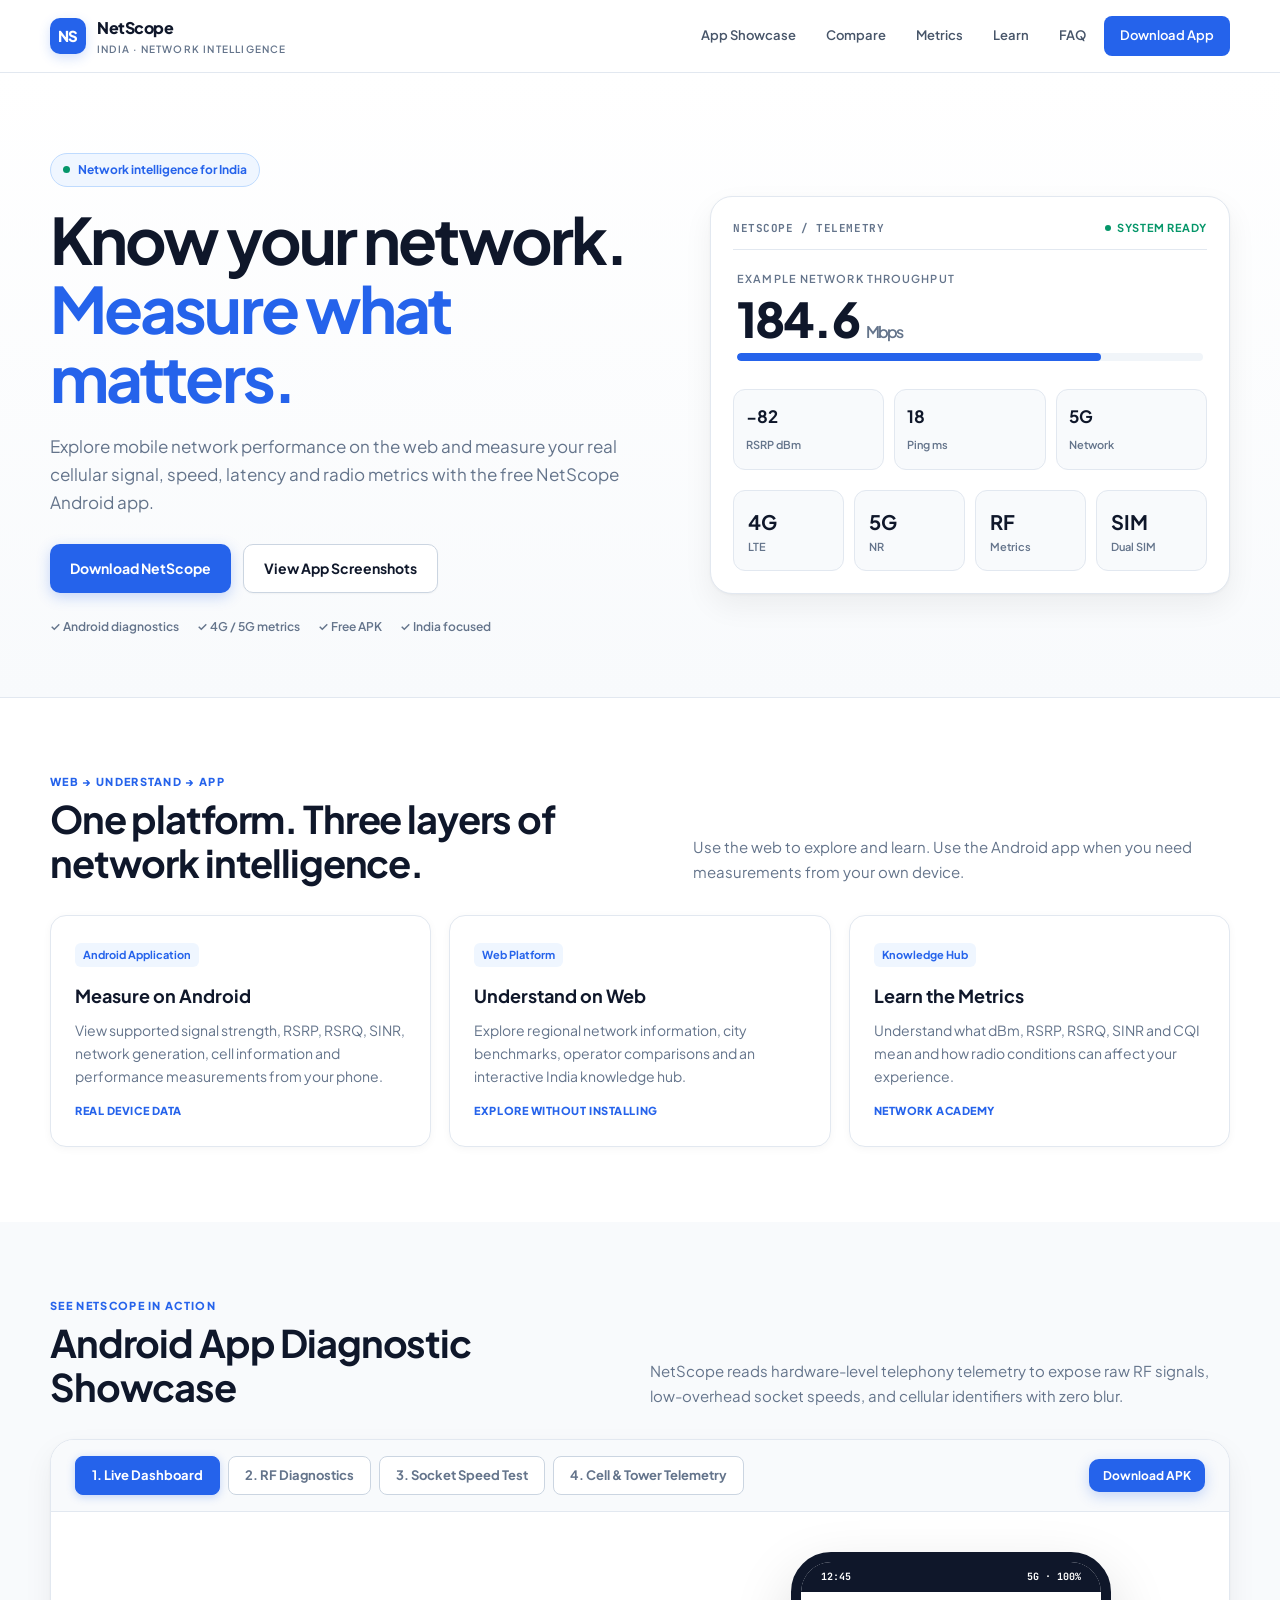
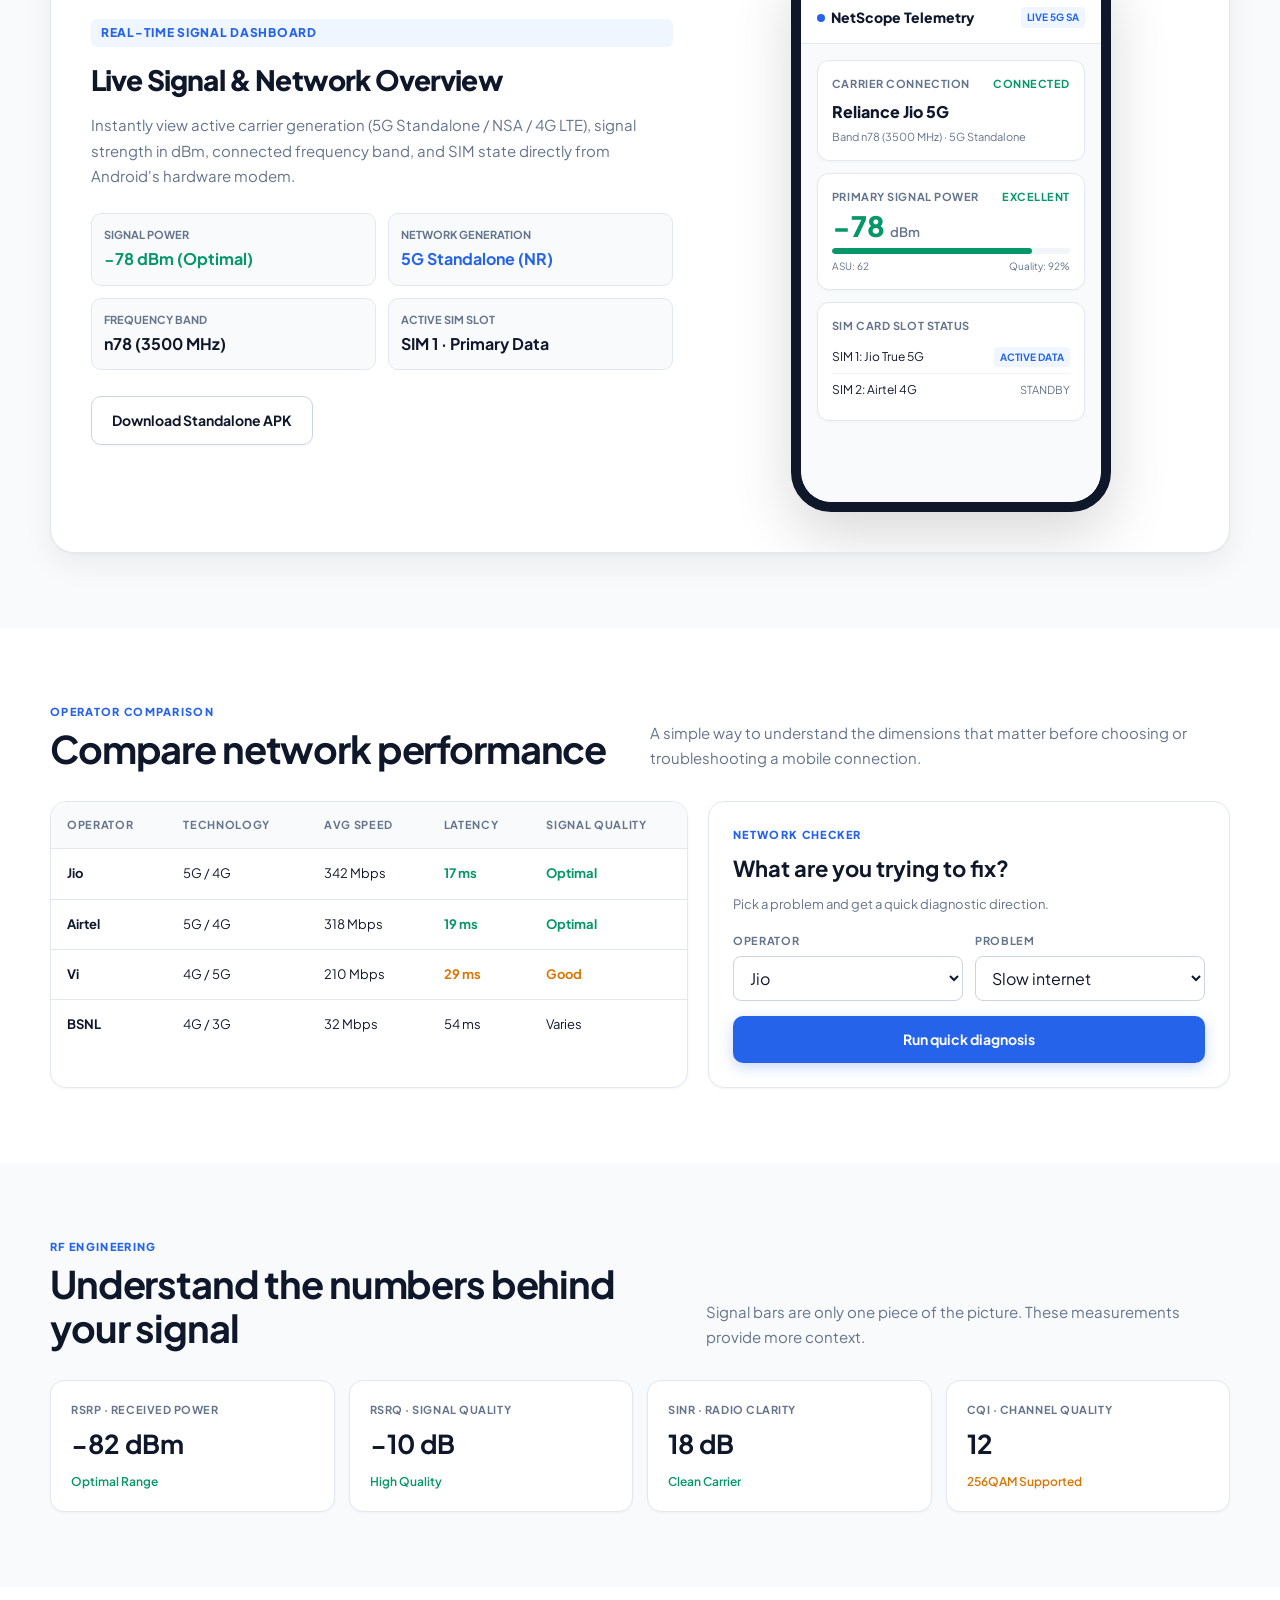
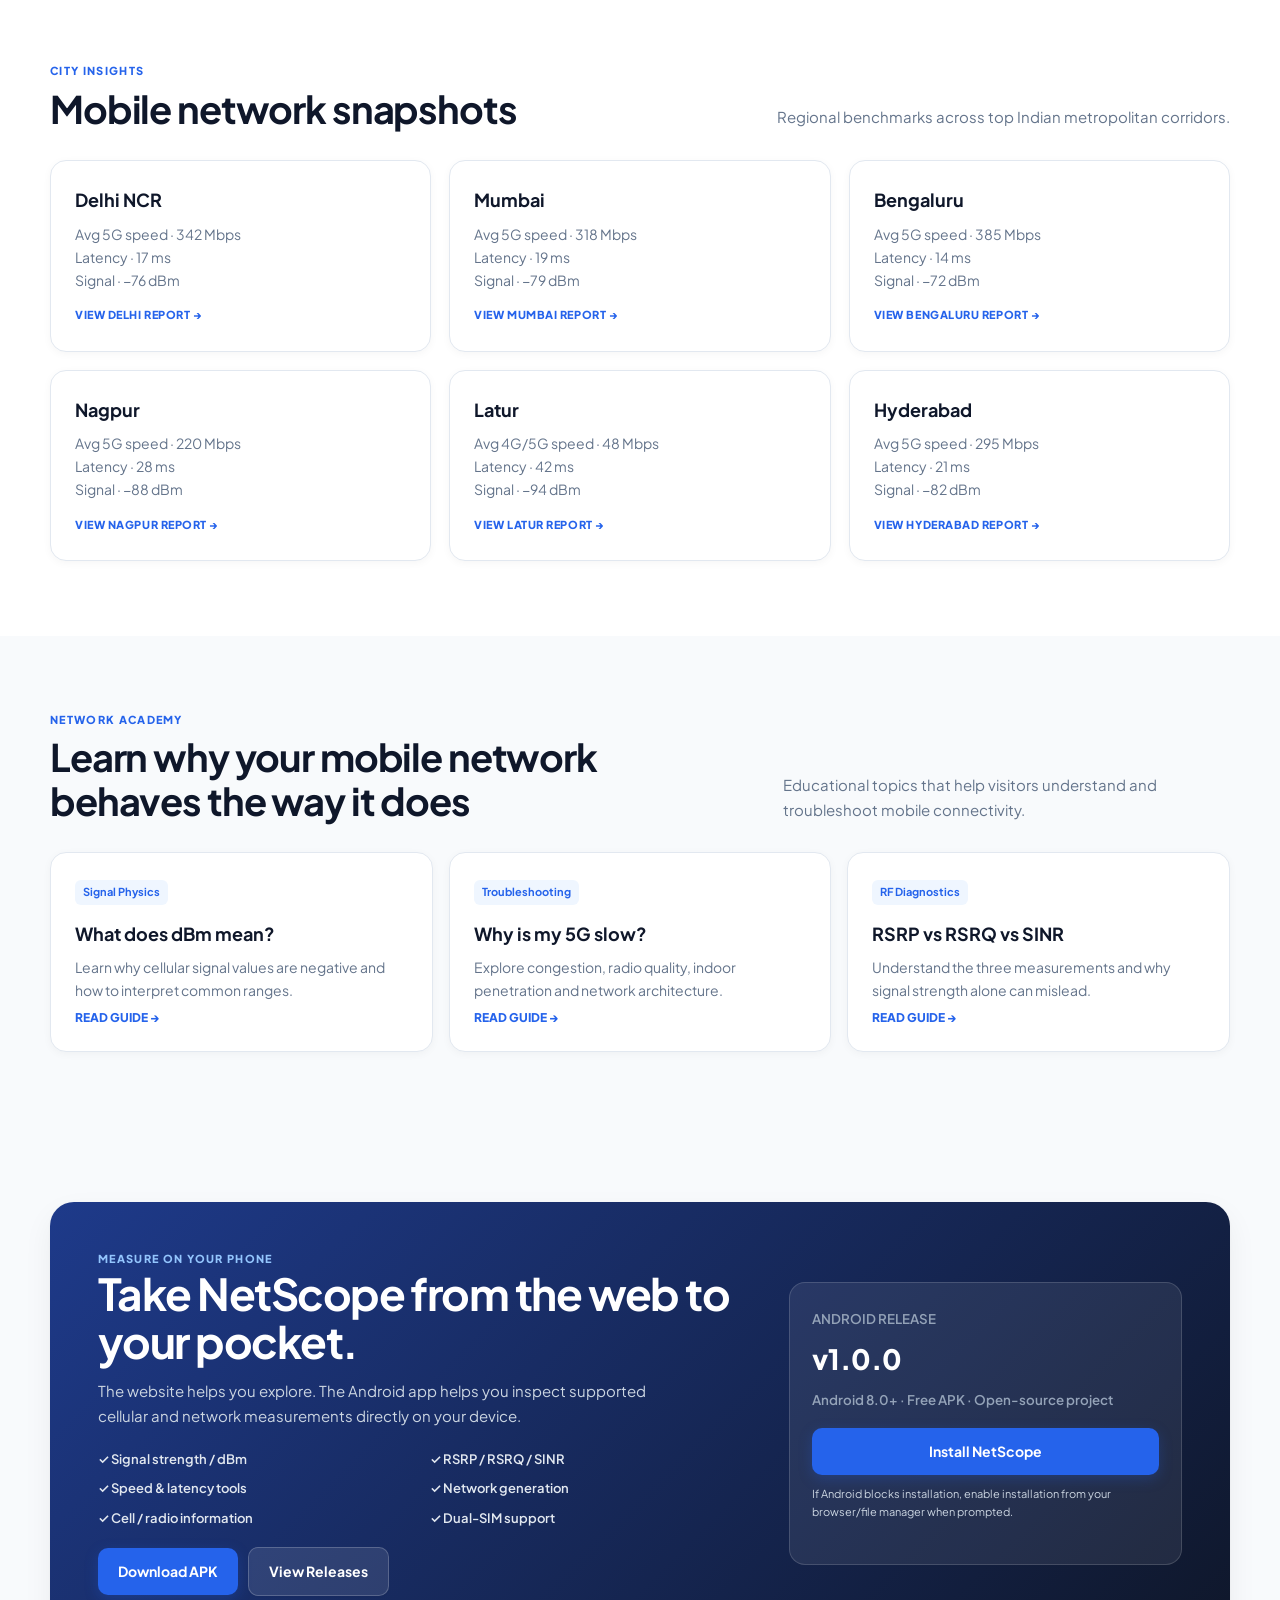
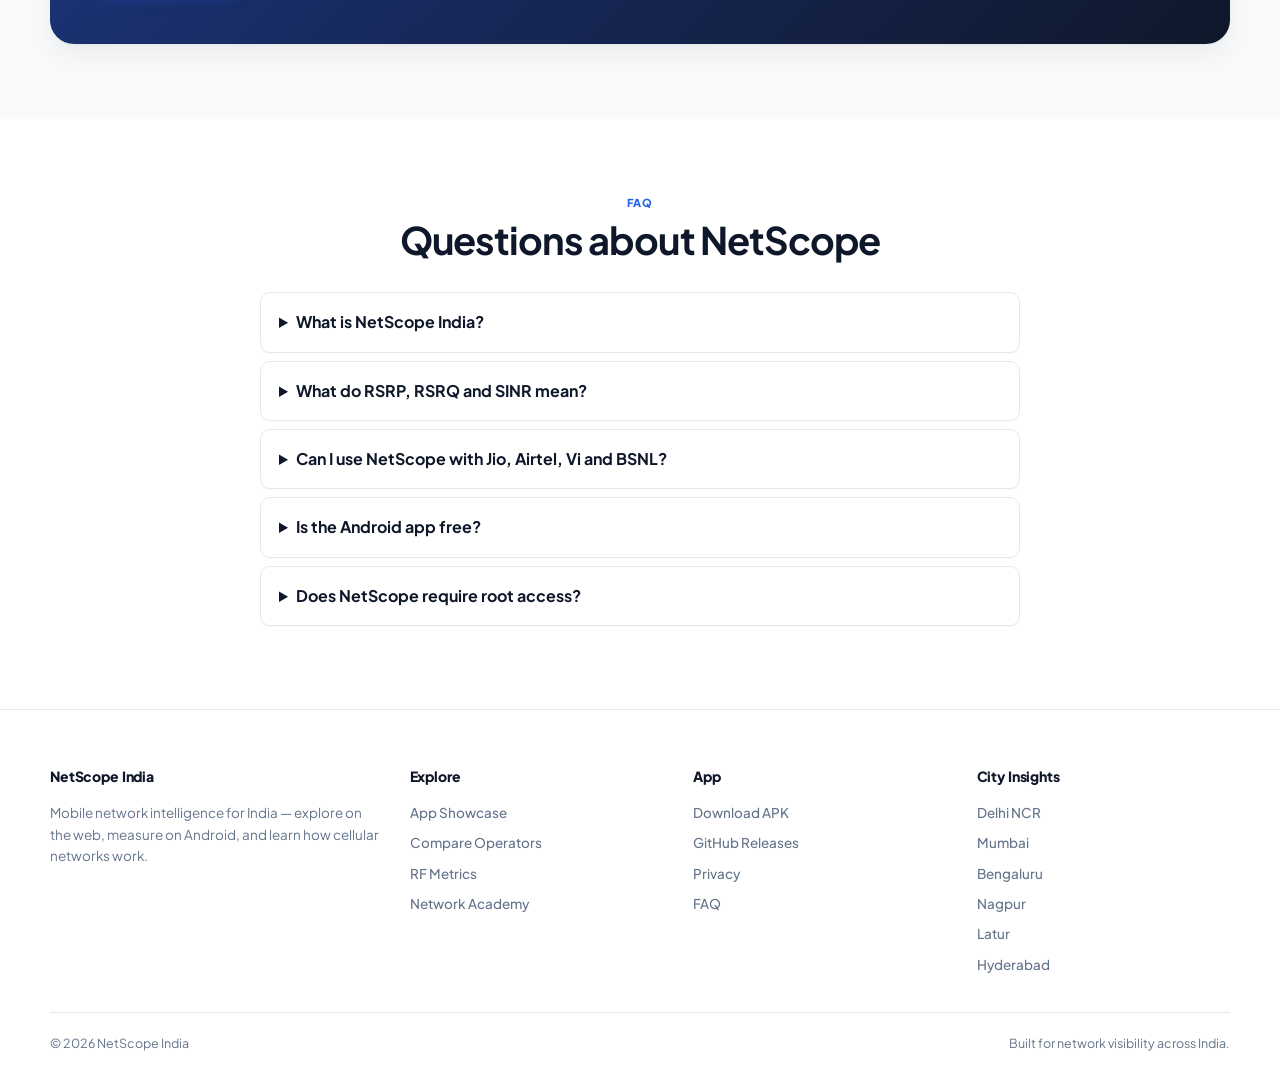
==== commit 0e8827f9: "Format clean spacious 4-column footer layout with proper link spacing and routing across entire site" ====
--- a/index.html
+++ b/index.html
@@ -240,13 +240,15 @@
     .faq summary{cursor:pointer;padding:16px 18px;font-weight:700;color:var(--text);outline:none}
     .faq p{padding:0 18px 16px;color:var(--muted);font-size:14px}
     
-    /* Footer */
-    footer{padding:50px 0 24px;border-top:1px solid var(--line);background:#ffffff}
-    .footer-grid{display:grid;grid-template-columns:1.4fr 1fr 1fr 1fr;gap:25px}
-    .footer-grid h4{margin-bottom:12px;font-size:14px;font-weight:700;color:var(--text)}
-    .footer-grid p,.footer-grid a{color:var(--muted);font-size:13px;display:block;margin:6px 0}
-    .footer-grid a:hover{color:var(--blue)}
-    .copyright{border-top:1px solid var(--line);margin-top:28px;padding-top:16px;color:var(--muted);font-size:12px;display:flex;justify-content:space-between}
+    /* Footer (Spacious, Clean & Non-Overlapping) */
+    footer{padding:55px 0 28px;border-top:1px solid var(--line);background:#ffffff}
+    .footer-grid{display:grid;grid-template-columns:1.3fr 1fr 1fr 1fr;gap:30px}
+    .footer-grid h4{margin-bottom:14px;font-size:14px;font-weight:800;color:var(--text);letter-spacing:-.01em}
+    .footer-grid p{color:var(--muted);font-size:13.5px;line-height:1.6}
+    .footer-links-list{display:flex;flex-direction:column;gap:8px}
+    .footer-links-list a{color:var(--muted);font-size:13.5px;font-weight:500;display:inline-block;transition:color .15s ease,transform .15s ease}
+    .footer-links-list a:hover{color:var(--blue);transform:translateX(2px)}
+    .copyright{border-top:1px solid var(--line);margin-top:36px;padding-top:20px;color:var(--muted);font-size:12.5px;display:flex;justify-content:space-between;align-items:center}
     
     .reveal{opacity:0;transform:translateY(14px);transition:.6s ease}
     .reveal.show{opacity:1;transform:none}
@@ -582,12 +584,44 @@
 <footer>
   <div class="container">
     <div class="footer-grid">
-      <div><h4>NetScope India</h4><p>Mobile network intelligence for India — explore on the web, measure on Android, and learn how cellular networks work.</p></div>
-      <div><h4>Explore</h4><a href="#showcase">App Showcase</a><a href="#compare">Compare Operators</a><a href="#metrics">RF Metrics</a><a href="academy.html">Network Academy</a></div>
-      <div><h4>App</h4><a href="#download">Download APK</a><a href="https://github.com/bhavingarg121-glitch/net_scope/releases" target="_blank" rel="noopener">GitHub Releases</a><a href="privacy.html">Privacy</a><a href="faq.html">FAQ</a></div>
-      <div><h4>City Insights</h4><a href="delhi.html">Delhi NCR</a><a href="mumbai.html">Mumbai</a><a href="bengaluru.html">Bengaluru</a><a href="nagpur.html">Nagpur</a></div>
-    </div>
-    <div class="copyright"><span>© 2026 NetScope India</span><span>Built for network visibility across India.</span></div>
+      <div>
+        <h4>NetScope India</h4>
+        <p>Mobile network intelligence for India — explore on the web, measure on Android, and learn how cellular networks work.</p>
+      </div>
+      <div>
+        <h4>Explore</h4>
+        <div class="footer-links-list">
+          <a href="#showcase">App Showcase</a>
+          <a href="#compare">Compare Operators</a>
+          <a href="#metrics">RF Metrics</a>
+          <a href="academy.html">Network Academy</a>
+        </div>
+      </div>
+      <div>
+        <h4>App</h4>
+        <div class="footer-links-list">
+          <a href="download.html">Download APK</a>
+          <a href="https://github.com/bhavingarg121-glitch/net_scope/releases" target="_blank" rel="noopener">GitHub Releases</a>
+          <a href="privacy.html">Privacy</a>
+          <a href="faq.html">FAQ</a>
+        </div>
+      </div>
+      <div>
+        <h4>City Insights</h4>
+        <div class="footer-links-list">
+          <a href="delhi.html">Delhi NCR</a>
+          <a href="mumbai.html">Mumbai</a>
+          <a href="bengaluru.html">Bengaluru</a>
+          <a href="nagpur.html">Nagpur</a>
+          <a href="latur.html">Latur</a>
+          <a href="hyderabad.html">Hyderabad</a>
+        </div>
+      </div>
+    </div>
+    <div class="copyright">
+      <span>© 2026 NetScope India</span>
+      <span>Built for network visibility across India.</span>
+    </div>
   </div>
 </footer>
 
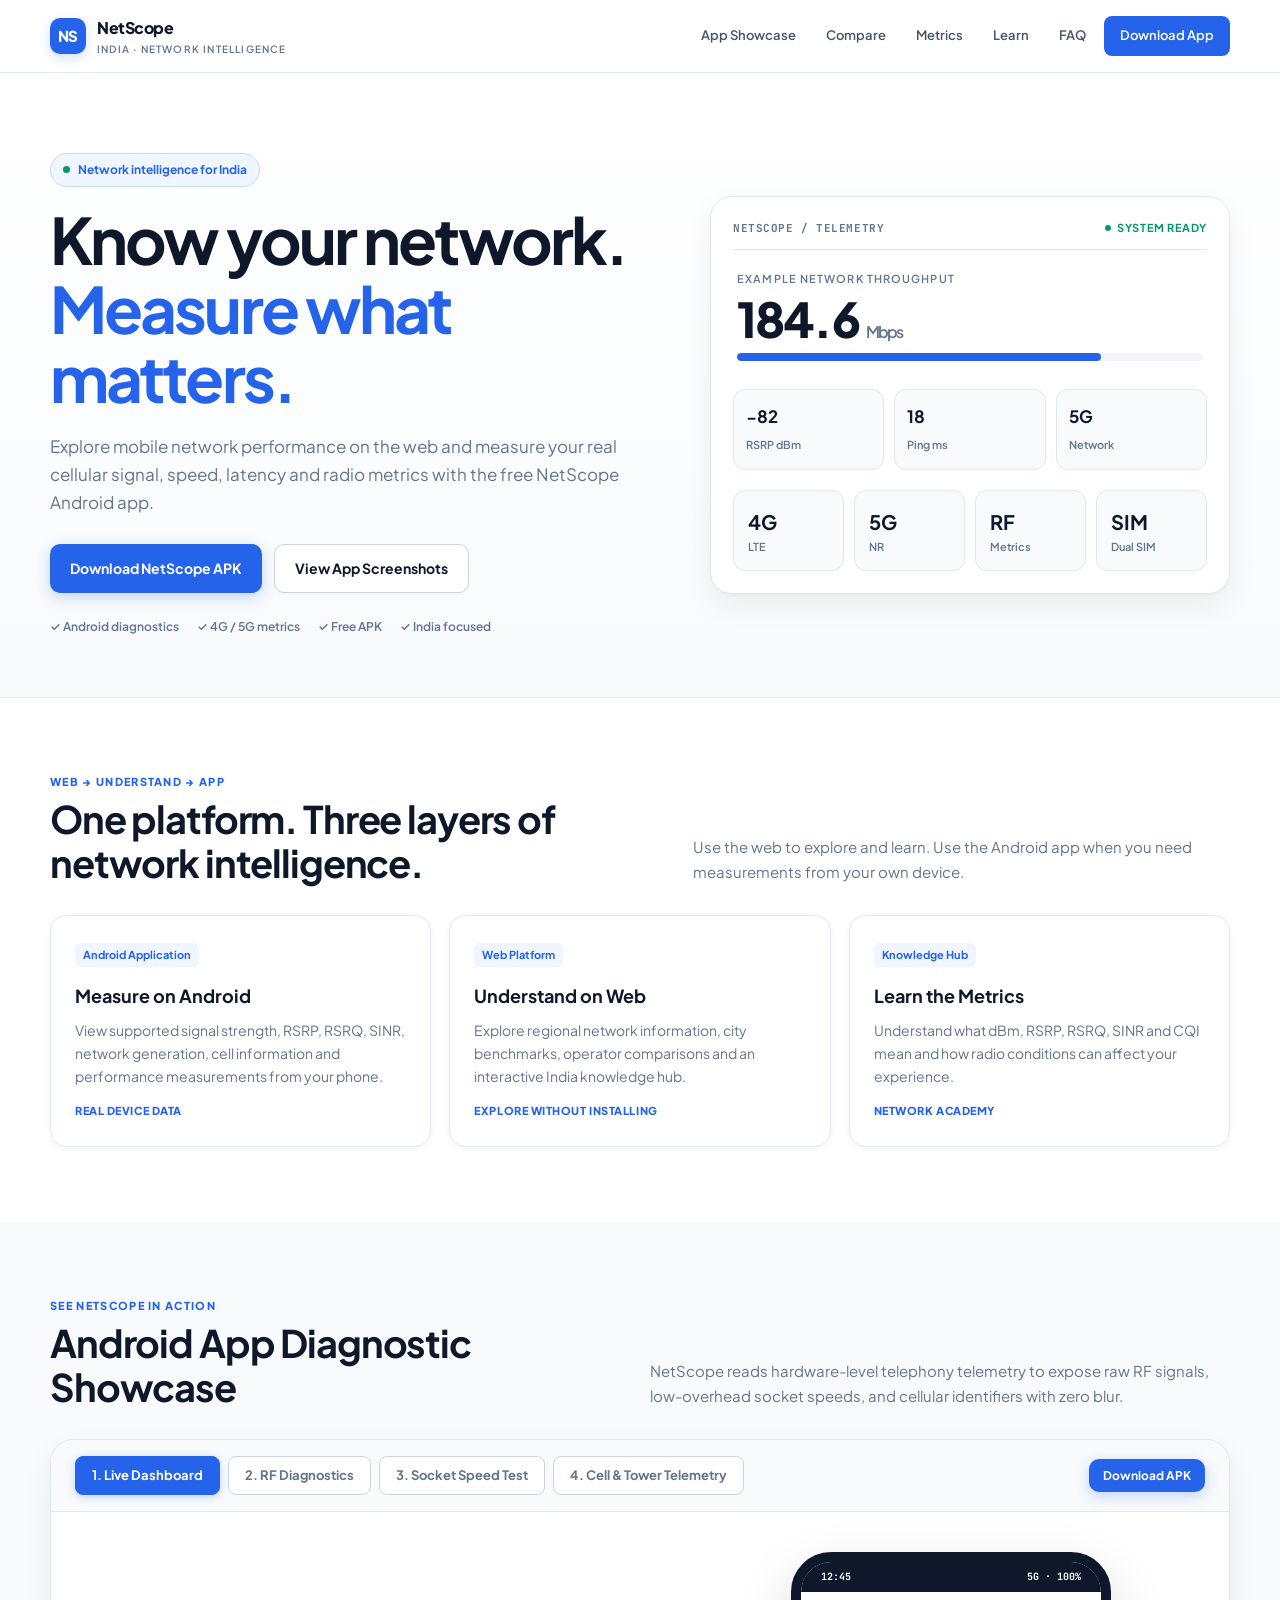
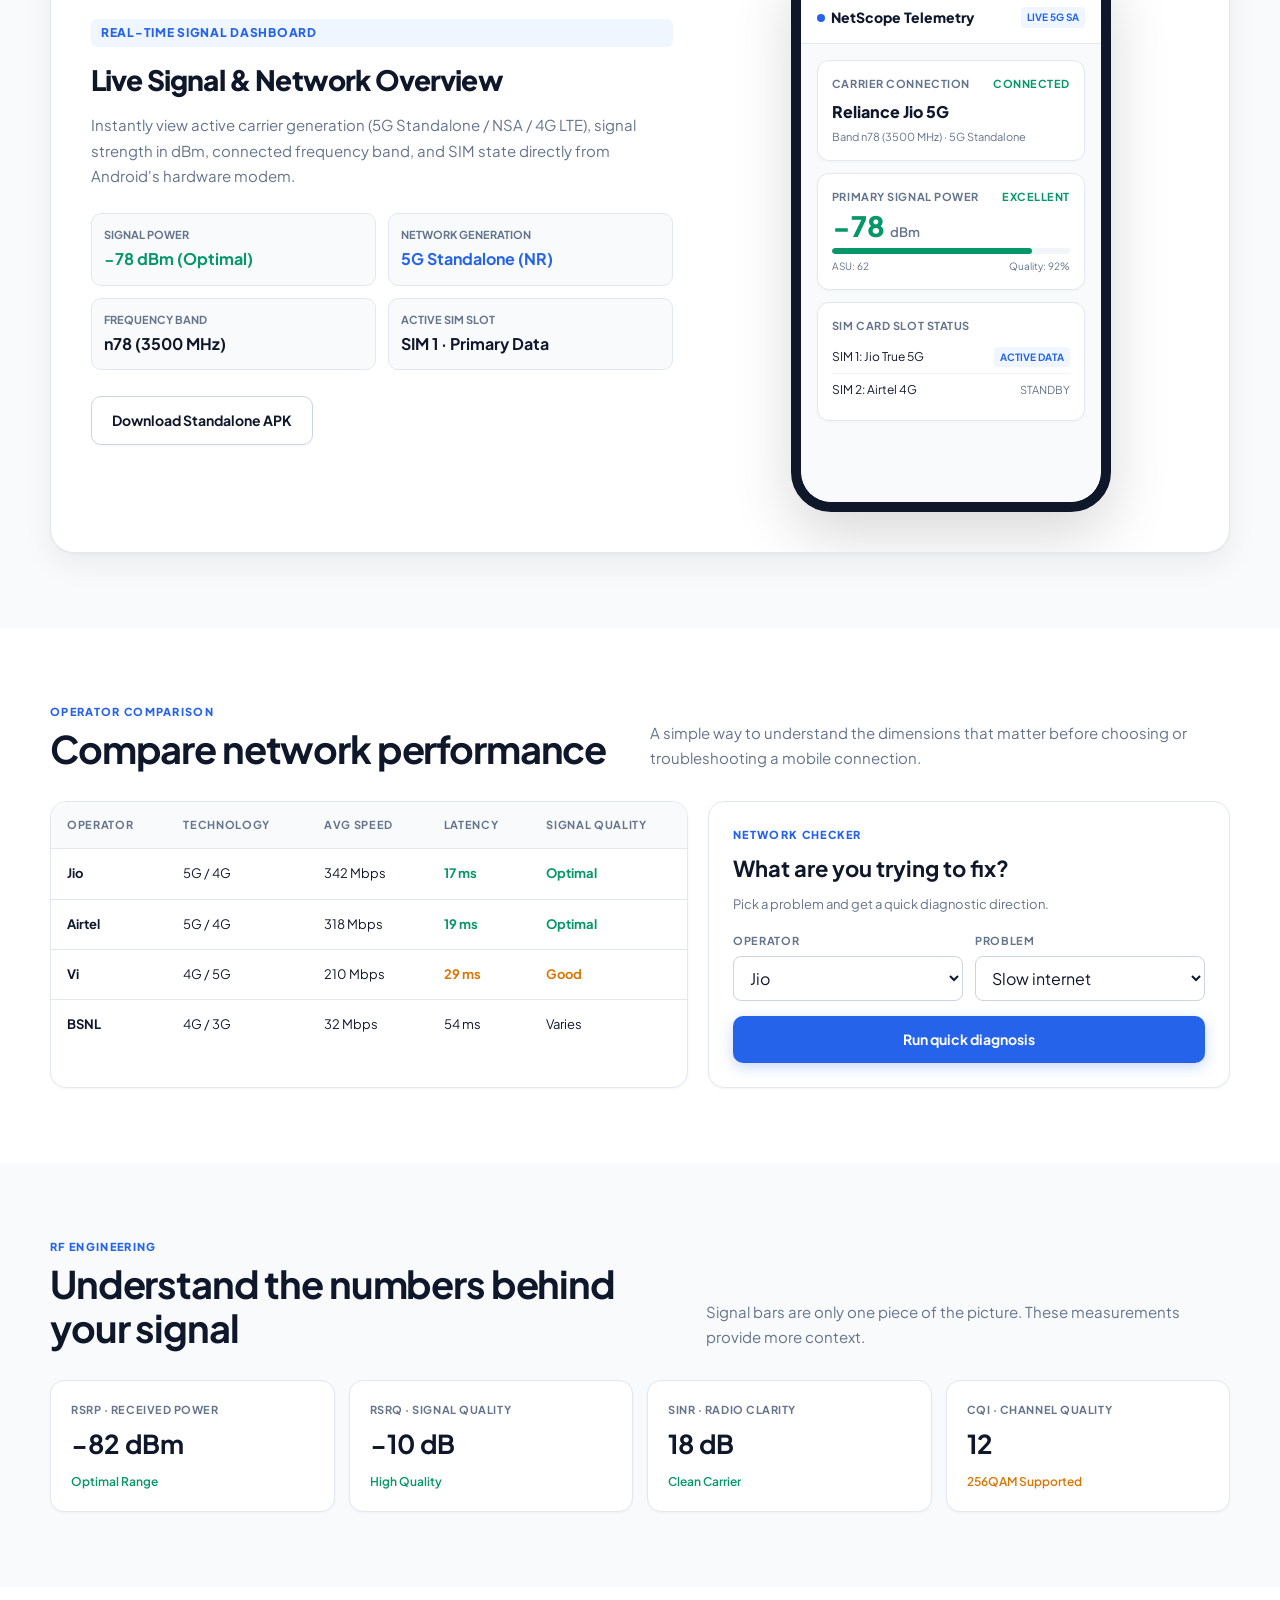
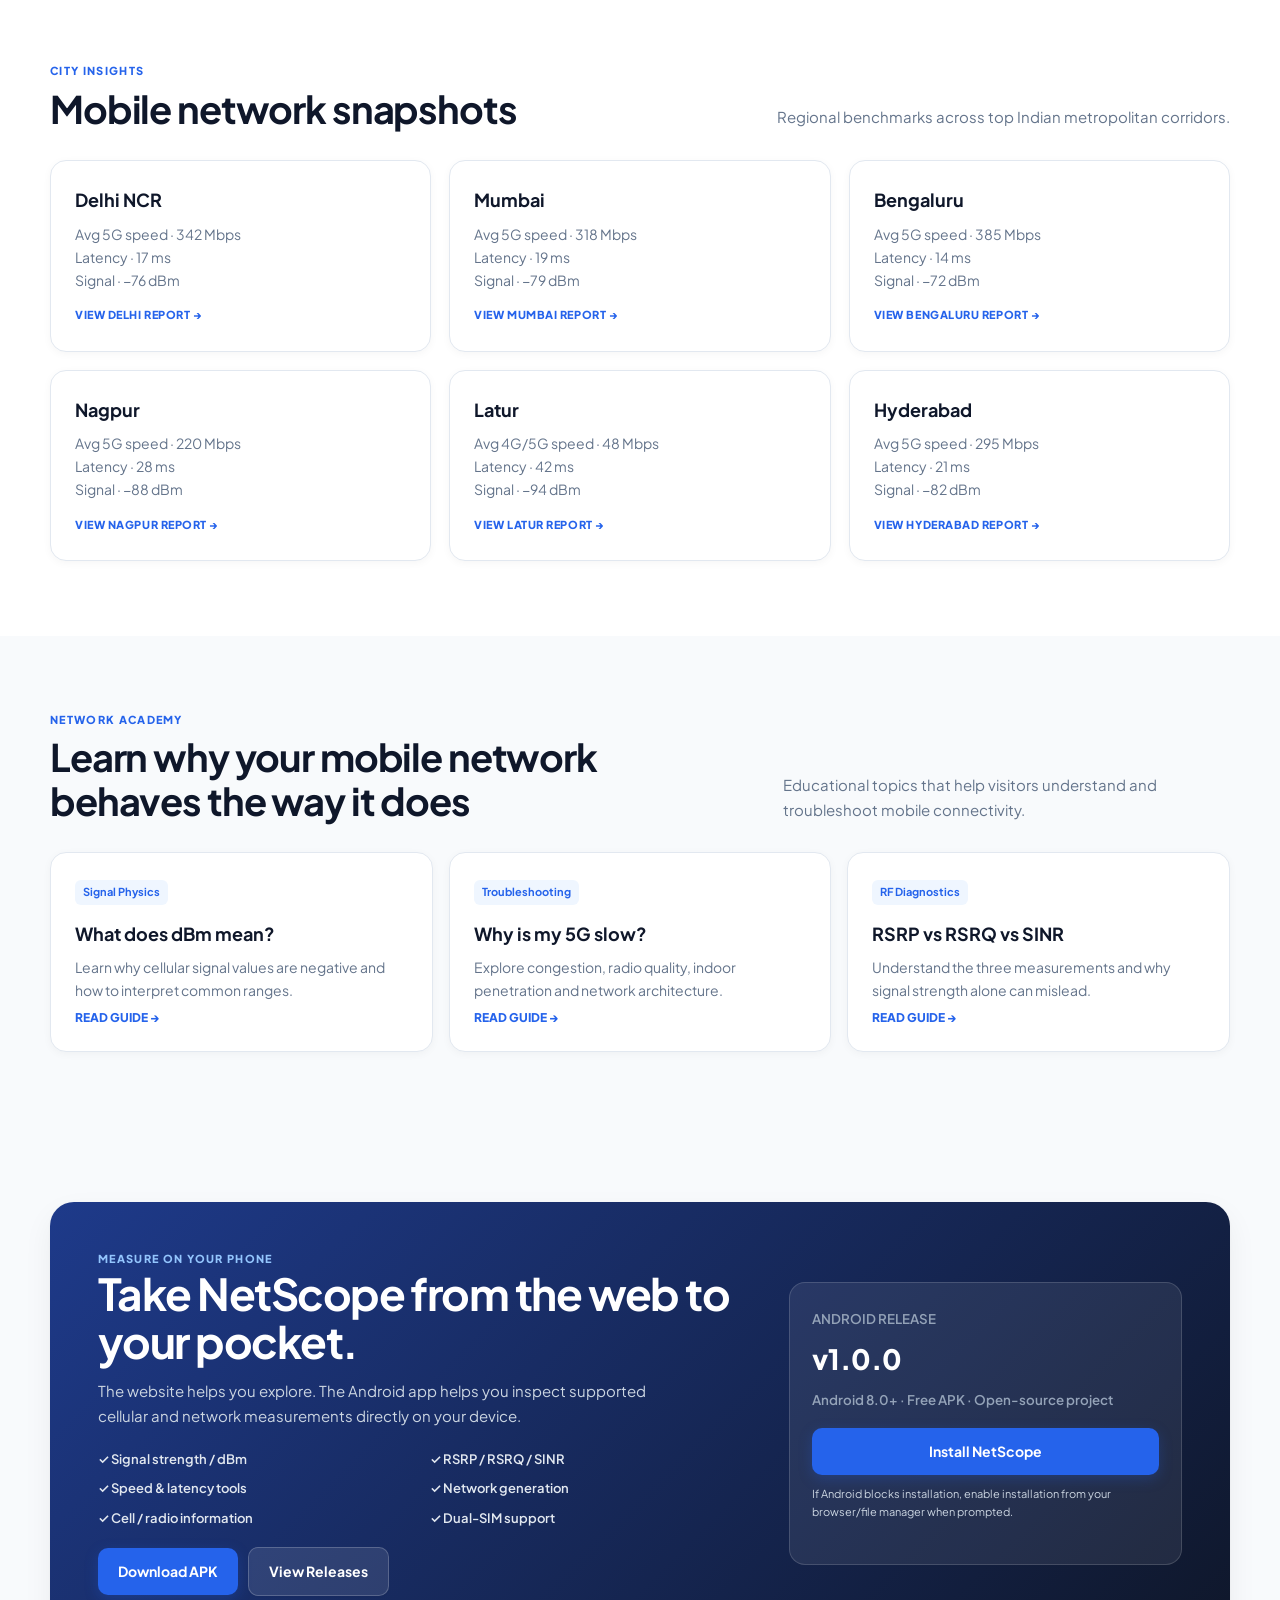
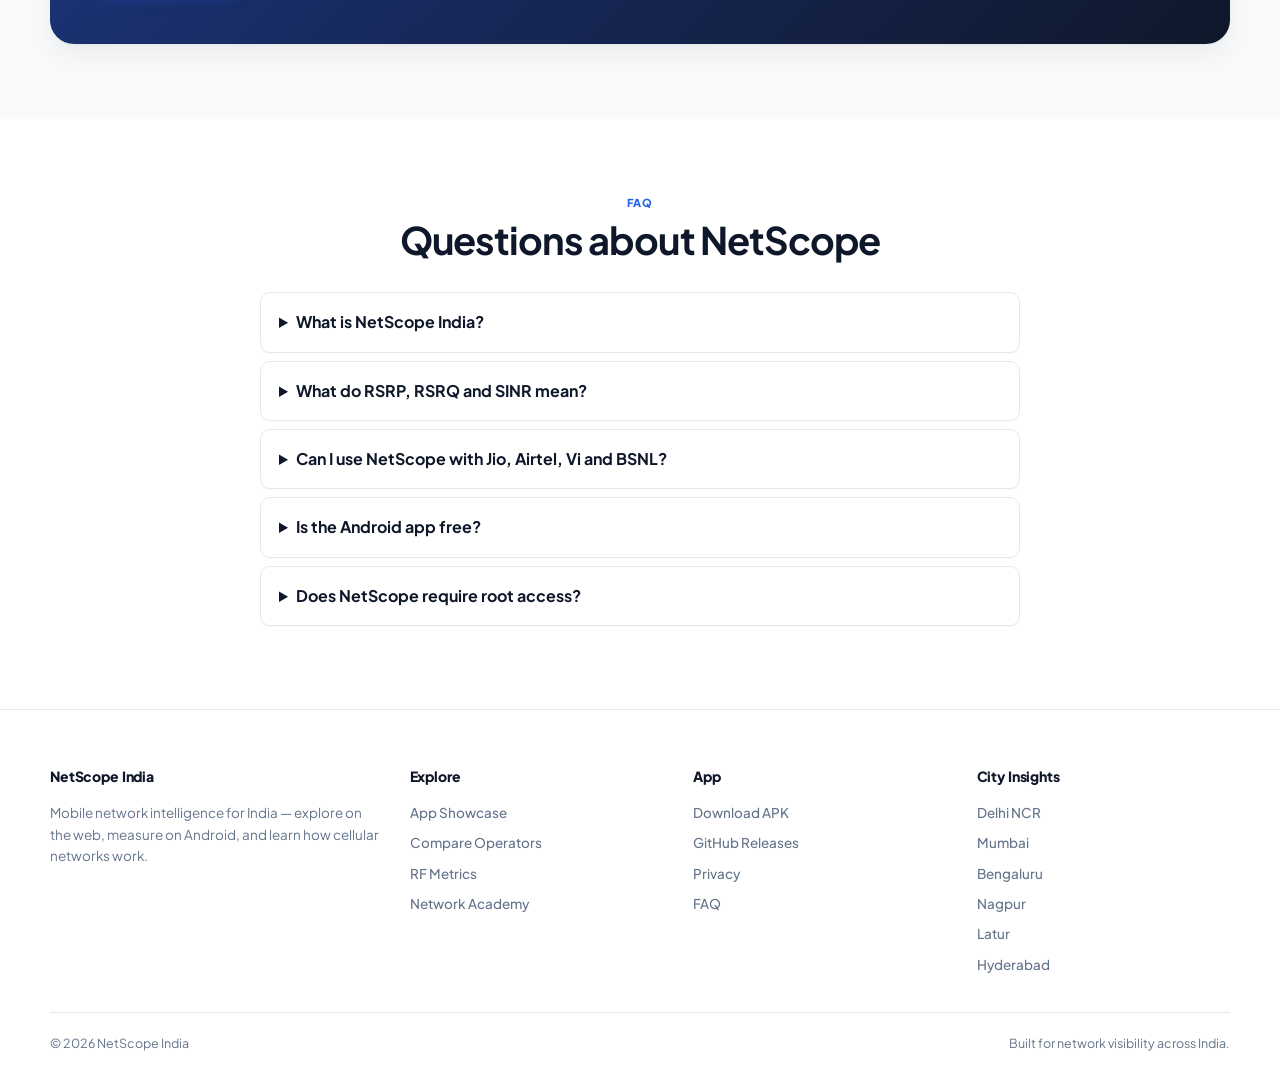
==== commit 4c1577d2: "Ensure all Download NetScope and Download App buttons directly trigger APK download or route to down" ====
--- a/index.html
+++ b/index.html
@@ -297,7 +297,7 @@
       <a href="#metrics">Metrics</a>
       <a href="#guides">Learn</a>
       <a href="#faq">FAQ</a>
-      <a class="nav-cta" href="#download">Download App</a>
+      <a class="nav-cta" href="download.html">Download App</a>
     </nav>
     <button class="menu" id="menu" aria-label="Open navigation">☰</button>
   </div>
@@ -311,7 +311,7 @@
       <h1>Know your network.<br><span class="gradient">Measure what matters.</span></h1>
       <p class="hero-copy">Explore mobile network performance on the web and measure your real cellular signal, speed, latency and radio metrics with the free NetScope Android app.</p>
       <div class="actions">
-        <a class="btn btn-primary" href="#download">Download NetScope</a>
+        <a class="btn btn-primary" href="https://github.com/bhavingarg121-glitch/net_scope/releases/download/v1.0.0/app-debug.apk">Download NetScope APK</a>
         <a class="btn btn-secondary" href="#showcase">View App Screenshots</a>
       </div>
       <div class="trust">
@@ -857,6 +857,13 @@
 
   // Initial load
   updateShowcase('dashboard');
+
+  // Service Worker Registration (Instant Network-First Updates)
+  if ('serviceWorker' in navigator) {
+    navigator.serviceWorker.register('./sw.js').then((reg) => {
+      reg.update();
+    }).catch(() => {});
+  }
 </script>
 </body>
 </html>
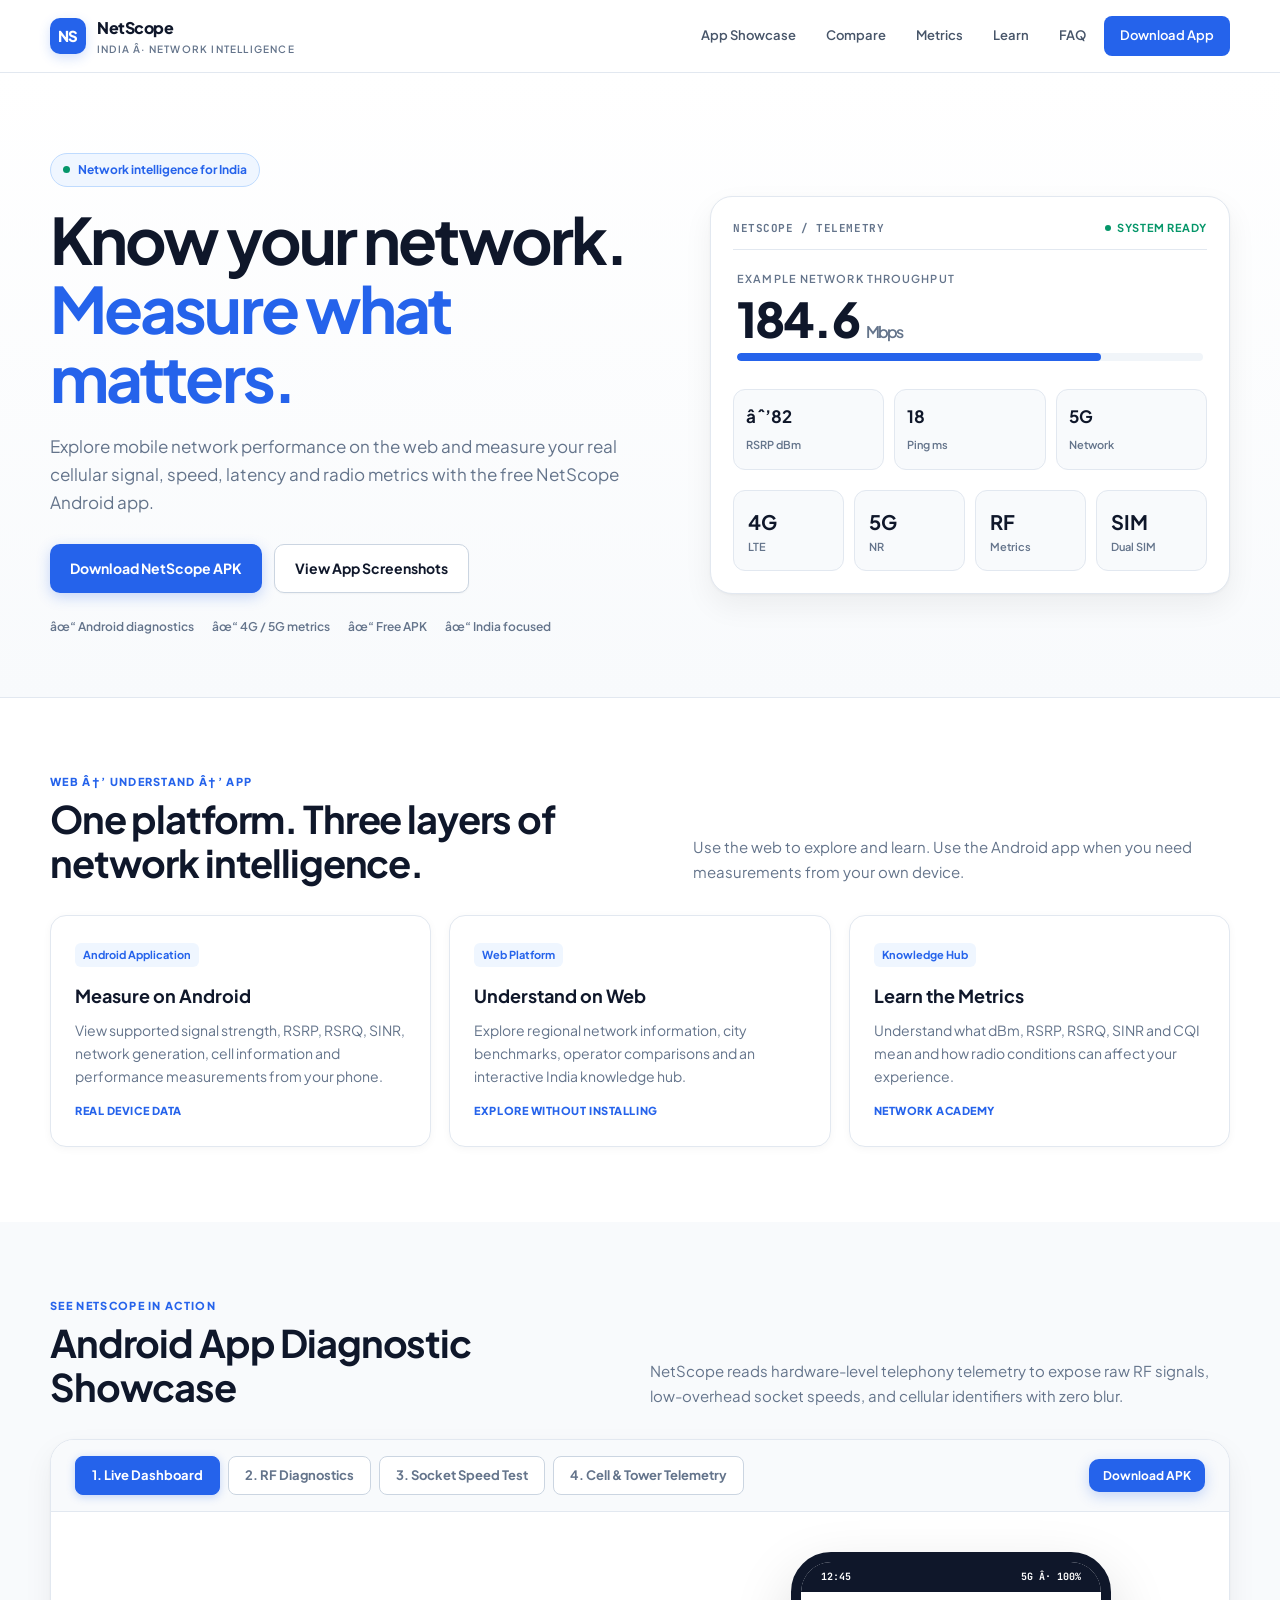
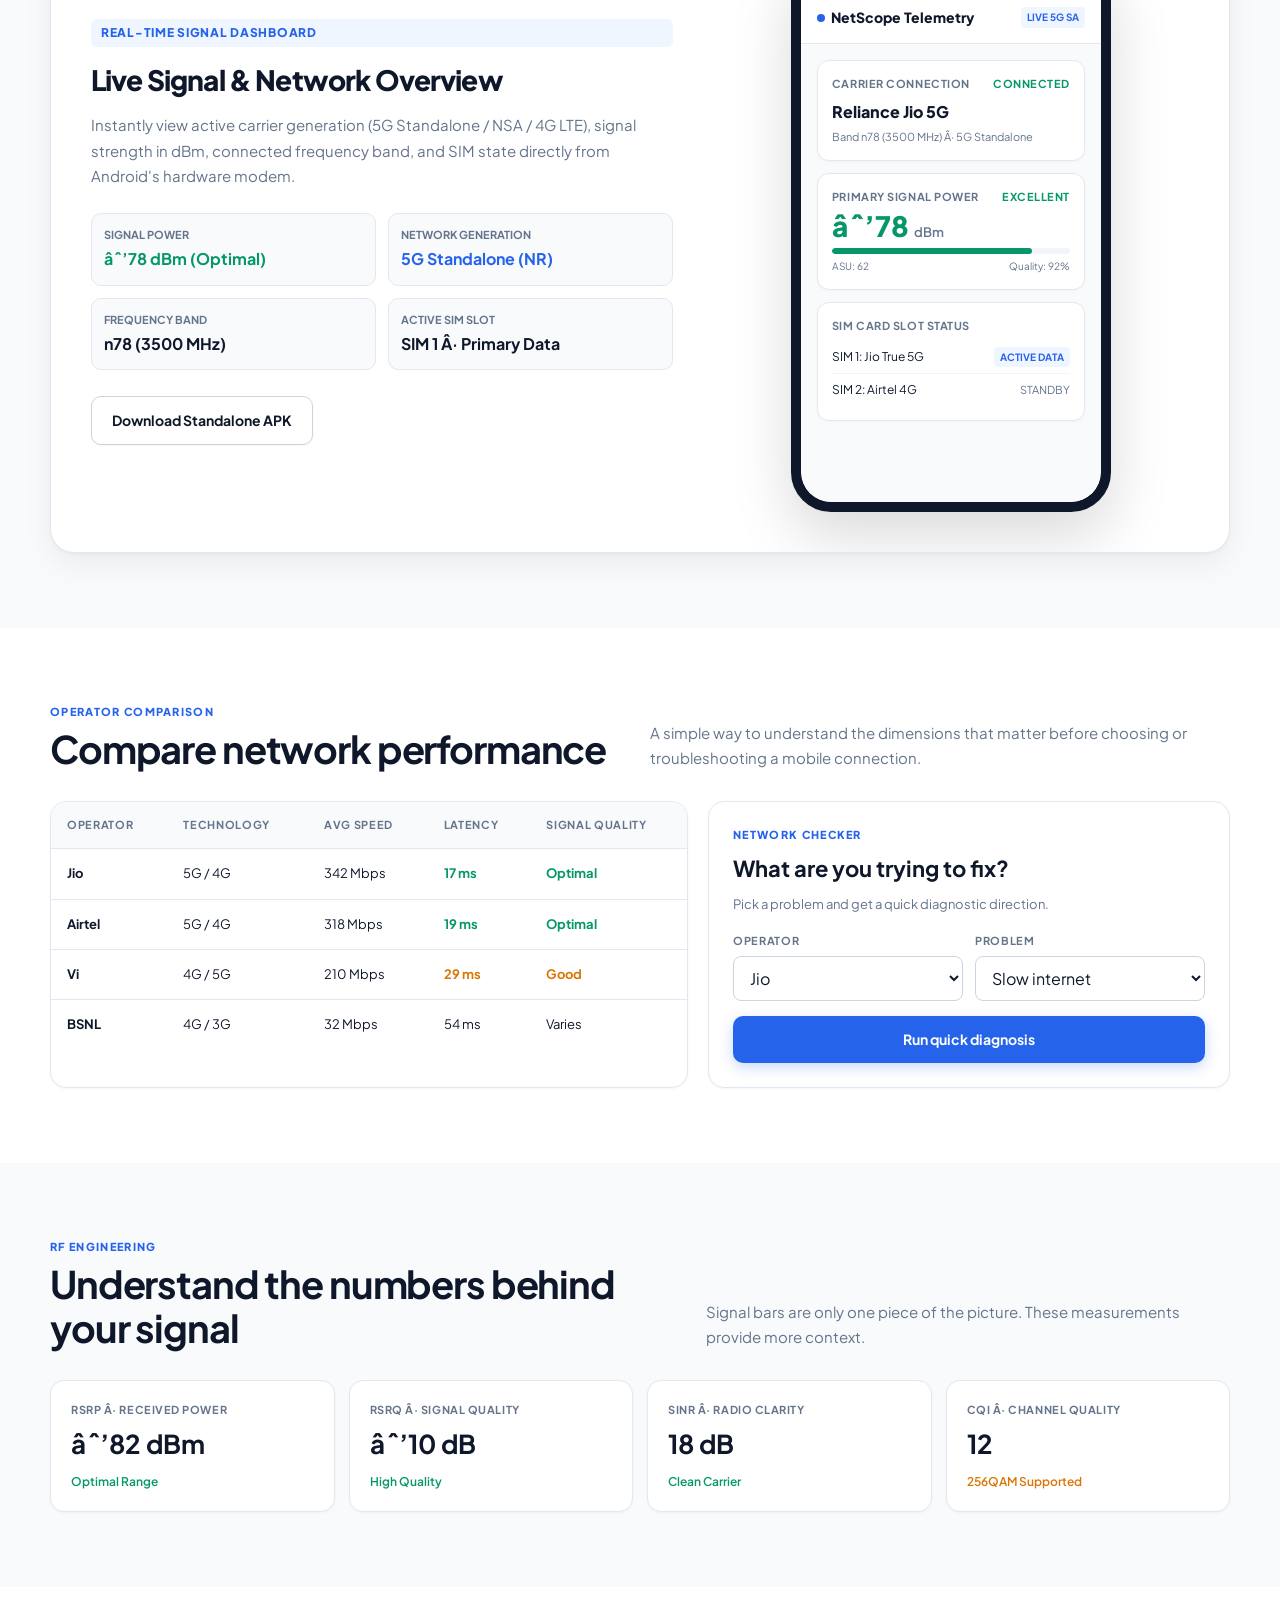
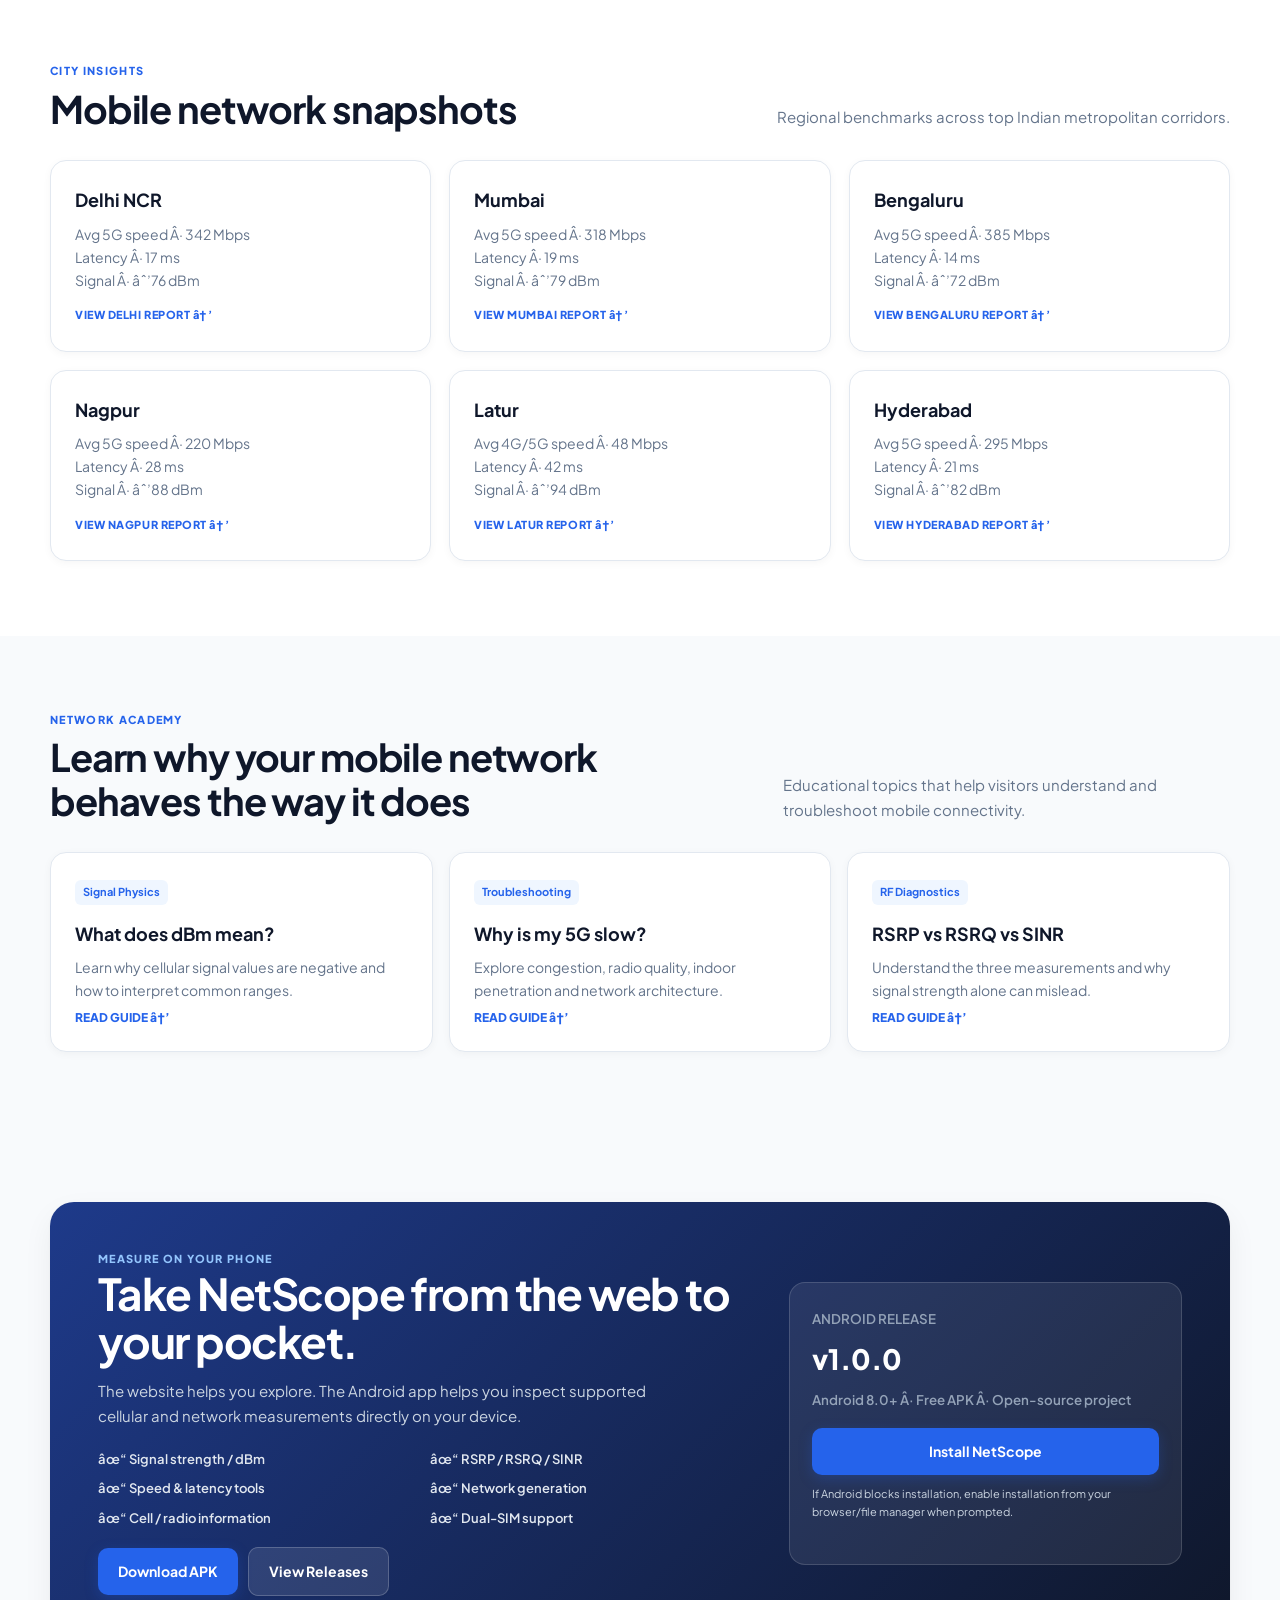
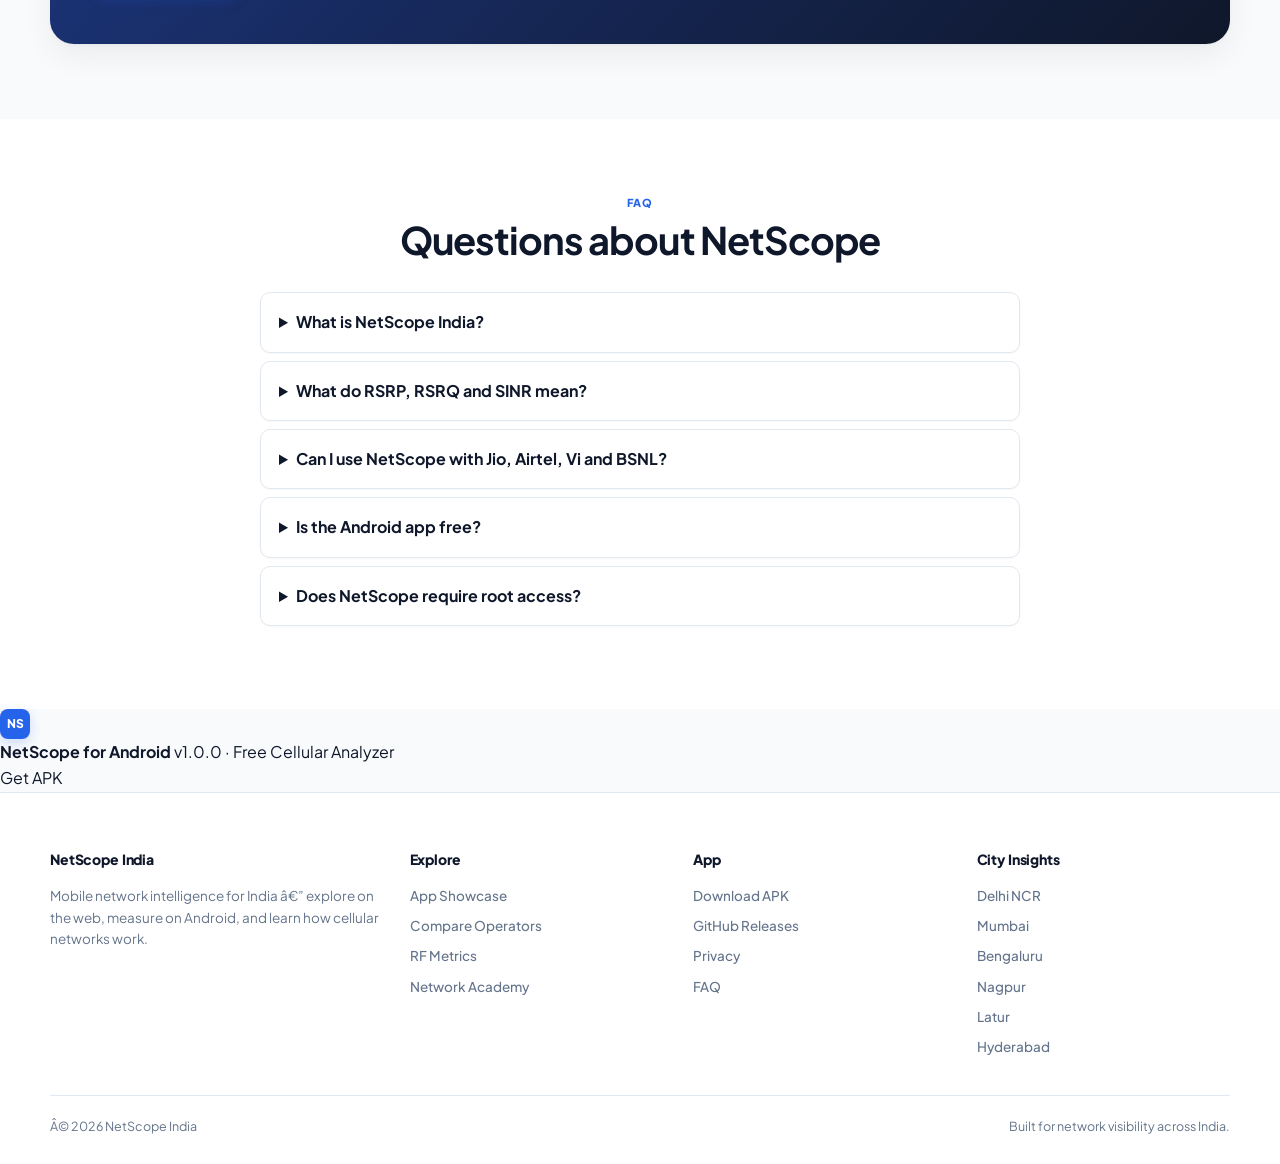
==== commit 85e4cc59: "Strengthen APK conversion funnel: sticky mobile install pills, in-article CTA hooks, and direct down" ====
--- a/index.html
+++ b/index.html
@@ -1,4 +1,4 @@
-<!doctype html>
+﻿<!doctype html>
 <html lang="en">
 <head>
   <meta charset="utf-8">
@@ -25,32 +25,48 @@
   <script type="application/ld+json">
   {
     "@context":"https://schema.org",
-    "@type":"WebSite",
-    "name":"NetScope India",
-    "url":"https://bhavingarg121-glitch.github.io/NetScope/",
-    "description":"Mobile network intelligence, diagnostics and educational resources for India."
-  }
-  </script>
-  <script type="application/ld+json">
-  {
-    "@context":"https://schema.org",
-    "@type":"SoftwareApplication",
-    "name":"NetScope India",
-    "applicationCategory":"UtilitiesApplication",
-    "operatingSystem":"Android",
-    "downloadUrl":"https://github.com/bhavingarg121-glitch/net_scope/releases/download/v1.0.0/app-debug.apk",
-    "offers":{"@type":"Offer","price":"0","priceCurrency":"INR"}
-  }
-  </script>
-  <script type="application/ld+json">
-  {
-    "@context":"https://schema.org",
-    "@type":"FAQPage",
-    "mainEntity":[
-      {"@type":"Question","name":"What is NetScope India?","acceptedAnswer":{"@type":"Answer","text":"NetScope India is a web and Android platform for exploring mobile network performance and measuring network information from an Android device."}},
-      {"@type":"Question","name":"What do RSRP, RSRQ and SINR mean?","acceptedAnswer":{"@type":"Answer","text":"RSRP represents reference signal received power, RSRQ represents reference signal received quality, and SINR represents signal-to-interference-plus-noise ratio."}},
-      {"@type":"Question","name":"Does NetScope support Jio, Airtel, Vi and BSNL?","acceptedAnswer":{"@type":"Answer","text":"The platform is designed around Indian cellular networks and the Android app can read supported cellular information exposed by the device."}},
-      {"@type":"Question","name":"Is the NetScope Android app free?","acceptedAnswer":{"@type":"Answer","text":"The current Android APK is provided as a free download."}}
+    "@graph":[
+      {
+        "@type":"Organization",
+        "@id":"https://bhavingarg121-glitch.github.io/NetScope/#organization",
+        "name":"NetScope India",
+        "url":"https://bhavingarg121-glitch.github.io/NetScope/",
+        "logo":"https://bhavingarg121-glitch.github.io/NetScope/assets/app_overview.jpg",
+        "sameAs":[
+          "https://github.com/bhavingarg121-glitch/NetScope",
+          "https://github.com/bhavingarg121-glitch/net_scope"
+        ]
+      },
+      {
+        "@type":"WebSite",
+        "@id":"https://bhavingarg121-glitch.github.io/NetScope/#website",
+        "name":"NetScope India",
+        "url":"https://bhavingarg121-glitch.github.io/NetScope/",
+        "description":"India's mobile network intelligence platform: 5G coverage, speed testing, dBm signal diagnostics, and Android telemetry.",
+        "publisher":{"@id":"https://bhavingarg121-glitch.github.io/NetScope/#organization"},
+        "inLanguage":"en-IN"
+      },
+      {
+        "@type":"SoftwareApplication",
+        "@id":"https://bhavingarg121-glitch.github.io/NetScope/#software",
+        "name":"NetScope Android",
+        "applicationCategory":"UtilitiesApplication",
+        "operatingSystem":"Android 8.0+",
+        "softwareVersion":"1.0.0",
+        "fileSize":"12.1MB",
+        "downloadUrl":"https://github.com/bhavingarg121-glitch/net_scope/releases/download/v1.0.0/app-debug.apk",
+        "offers":{"@type":"Offer","price":"0","priceCurrency":"INR"}
+      },
+      {
+        "@type":"FAQPage",
+        "@id":"https://bhavingarg121-glitch.github.io/NetScope/#faq",
+        "mainEntity":[
+          {"@type":"Question","name":"What is NetScope India?","acceptedAnswer":{"@type":"Answer","text":"NetScope India is a web and Android platform for exploring mobile network performance and measuring network information from an Android device."}},
+          {"@type":"Question","name":"What do RSRP, RSRQ and SINR mean?","acceptedAnswer":{"@type":"Answer","text":"RSRP represents reference signal received power, RSRQ represents reference signal received quality, and SINR represents signal-to-interference-plus-noise ratio."}},
+          {"@type":"Question","name":"Does NetScope support Jio, Airtel, Vi and BSNL?","acceptedAnswer":{"@type":"Answer","text":"The platform is designed around Indian cellular networks and the Android app can read supported cellular information exposed by the device."}},
+          {"@type":"Question","name":"Is the NetScope Android app free?","acceptedAnswer":{"@type":"Answer","text":"The current Android APK is provided as a free download from official GitHub releases."}}
+        ]
+      }
     ]
   }
   </script>
@@ -289,7 +305,7 @@
   <div class="container nav">
     <a class="brand" href="#home" aria-label="NetScope India home">
       <span class="brand-mark">NS</span>
-      <span>NetScope <small>India · Network Intelligence</small></span>
+      <span>NetScope <small>India Â· Network Intelligence</small></span>
     </a>
     <nav class="navlinks" id="navlinks">
       <a href="#showcase">App Showcase</a>
@@ -299,7 +315,7 @@
       <a href="#faq">FAQ</a>
       <a class="nav-cta" href="download.html">Download App</a>
     </nav>
-    <button class="menu" id="menu" aria-label="Open navigation">☰</button>
+    <button class="menu" id="menu" aria-label="Open navigation">â˜°</button>
   </div>
 </header>
 
@@ -315,7 +331,7 @@
         <a class="btn btn-secondary" href="#showcase">View App Screenshots</a>
       </div>
       <div class="trust">
-        <span>✓ Android diagnostics</span><span>✓ 4G / 5G metrics</span><span>✓ Free APK</span><span>✓ India focused</span>
+        <span>âœ“ Android diagnostics</span><span>âœ“ 4G / 5G metrics</span><span>âœ“ Free APK</span><span>âœ“ India focused</span>
       </div>
     </div>
     <div class="hero-console reveal">
@@ -326,7 +342,7 @@
         <div class="meter"><i></i></div>
       </div>
       <div class="mini-grid">
-        <div class="mini"><b>−82</b><small>RSRP dBm</small></div>
+        <div class="mini"><b>âˆ’82</b><small>RSRP dBm</small></div>
         <div class="mini"><b>18</b><small>Ping ms</small></div>
         <div class="mini"><b>5G</b><small>Network</small></div>
       </div>
@@ -343,7 +359,7 @@
 <section class="reveal" style="background:#ffffff;">
   <div class="container">
     <div class="section-head">
-      <div><div class="kicker">Web → Understand → App</div><h2 class="section-title">One platform. Three layers of network intelligence.</h2></div>
+      <div><div class="kicker">Web â†’ Understand â†’ App</div><h2 class="section-title">One platform. Three layers of network intelligence.</h2></div>
       <p class="section-copy">Use the web to explore and learn. Use the Android app when you need measurements from your own device.</p>
     </div>
     <div class="cards">
@@ -409,7 +425,7 @@
           <div class="showcase-pills" id="sc-pills">
             <div class="showcase-pill">
               <small>Signal Power</small>
-              <b style="color:var(--green);">−78 dBm (Optimal)</b>
+              <b style="color:var(--green);">âˆ’78 dBm (Optimal)</b>
             </div>
             <div class="showcase-pill">
               <small>Network Generation</small>
@@ -421,7 +437,7 @@
             </div>
             <div class="showcase-pill">
               <small>Active SIM Slot</small>
-              <b>SIM 1 · Primary Data</b>
+              <b>SIM 1 Â· Primary Data</b>
             </div>
           </div>
 
@@ -438,7 +454,7 @@
             <div class="device-screen">
               <div class="device-statusbar">
                 <span>12:45</span>
-                <span>5G · 100%</span>
+                <span>5G Â· 100%</span>
               </div>
               <div class="device-app-header">
                 <div class="device-app-title">
@@ -500,10 +516,10 @@
       <p class="section-copy">Signal bars are only one piece of the picture. These measurements provide more context.</p>
     </div>
     <div class="metrics">
-      <article class="metric-card"><span>RSRP · received power</span><b>−82 dBm</b><p style="color:var(--green);margin-top:6px;font-size:12px;font-weight:600">Optimal Range</p></article>
-      <article class="metric-card"><span>RSRQ · signal quality</span><b>−10 dB</b><p style="color:var(--green);margin-top:6px;font-size:12px;font-weight:600">High Quality</p></article>
-      <article class="metric-card"><span>SINR · radio clarity</span><b>18 dB</b><p style="color:var(--green);margin-top:6px;font-size:12px;font-weight:600">Clean Carrier</p></article>
-      <article class="metric-card"><span>CQI · channel quality</span><b>12</b><p style="color:var(--amber);margin-top:6px;font-size:12px;font-weight:600">256QAM Supported</p></article>
+      <article class="metric-card"><span>RSRP Â· received power</span><b>âˆ’82 dBm</b><p style="color:var(--green);margin-top:6px;font-size:12px;font-weight:600">Optimal Range</p></article>
+      <article class="metric-card"><span>RSRQ Â· signal quality</span><b>âˆ’10 dB</b><p style="color:var(--green);margin-top:6px;font-size:12px;font-weight:600">High Quality</p></article>
+      <article class="metric-card"><span>SINR Â· radio clarity</span><b>18 dB</b><p style="color:var(--green);margin-top:6px;font-size:12px;font-weight:600">Clean Carrier</p></article>
+      <article class="metric-card"><span>CQI Â· channel quality</span><b>12</b><p style="color:var(--amber);margin-top:6px;font-size:12px;font-weight:600">256QAM Supported</p></article>
     </div>
   </div>
 </section>
@@ -515,12 +531,12 @@
       <p class="section-copy">Regional benchmarks across top Indian metropolitan corridors.</p>
     </div>
     <div class="cards">
-      <article class="card"><h3>Delhi NCR</h3><p>Avg 5G speed · 342 Mbps</p><p>Latency · 17 ms</p><p>Signal · −76 dBm</p><a href="delhi.html" class="tag">VIEW DELHI REPORT →</a></article>
-      <article class="card"><h3>Mumbai</h3><p>Avg 5G speed · 318 Mbps</p><p>Latency · 19 ms</p><p>Signal · −79 dBm</p><a href="mumbai.html" class="tag">VIEW MUMBAI REPORT →</a></article>
-      <article class="card"><h3>Bengaluru</h3><p>Avg 5G speed · 385 Mbps</p><p>Latency · 14 ms</p><p>Signal · −72 dBm</p><a href="bengaluru.html" class="tag">VIEW BENGALURU REPORT →</a></article>
-      <article class="card"><h3>Nagpur</h3><p>Avg 5G speed · 220 Mbps</p><p>Latency · 28 ms</p><p>Signal · −88 dBm</p><a href="nagpur.html" class="tag">VIEW NAGPUR REPORT →</a></article>
-      <article class="card"><h3>Latur</h3><p>Avg 4G/5G speed · 48 Mbps</p><p>Latency · 42 ms</p><p>Signal · −94 dBm</p><a href="latur.html" class="tag">VIEW LATUR REPORT →</a></article>
-      <article class="card"><h3>Hyderabad</h3><p>Avg 5G speed · 295 Mbps</p><p>Latency · 21 ms</p><p>Signal · −82 dBm</p><a href="hyderabad.html" class="tag">VIEW HYDERABAD REPORT →</a></article>
+      <article class="card"><h3>Delhi NCR</h3><p>Avg 5G speed Â· 342 Mbps</p><p>Latency Â· 17 ms</p><p>Signal Â· âˆ’76 dBm</p><a href="delhi.html" class="tag">VIEW DELHI REPORT â†’</a></article>
+      <article class="card"><h3>Mumbai</h3><p>Avg 5G speed Â· 318 Mbps</p><p>Latency Â· 19 ms</p><p>Signal Â· âˆ’79 dBm</p><a href="mumbai.html" class="tag">VIEW MUMBAI REPORT â†’</a></article>
+      <article class="card"><h3>Bengaluru</h3><p>Avg 5G speed Â· 385 Mbps</p><p>Latency Â· 14 ms</p><p>Signal Â· âˆ’72 dBm</p><a href="bengaluru.html" class="tag">VIEW BENGALURU REPORT â†’</a></article>
+      <article class="card"><h3>Nagpur</h3><p>Avg 5G speed Â· 220 Mbps</p><p>Latency Â· 28 ms</p><p>Signal Â· âˆ’88 dBm</p><a href="nagpur.html" class="tag">VIEW NAGPUR REPORT â†’</a></article>
+      <article class="card"><h3>Latur</h3><p>Avg 4G/5G speed Â· 48 Mbps</p><p>Latency Â· 42 ms</p><p>Signal Â· âˆ’94 dBm</p><a href="latur.html" class="tag">VIEW LATUR REPORT â†’</a></article>
+      <article class="card"><h3>Hyderabad</h3><p>Avg 5G speed Â· 295 Mbps</p><p>Latency Â· 21 ms</p><p>Signal Â· âˆ’82 dBm</p><a href="hyderabad.html" class="tag">VIEW HYDERABAD REPORT â†’</a></article>
     </div>
   </div>
 </section>
@@ -532,9 +548,9 @@
       <p class="section-copy">Educational topics that help visitors understand and troubleshoot mobile connectivity.</p>
     </div>
     <div class="guides">
-      <article class="card guide"><div><span class="card-badge">Signal Physics</span><h3>What does dBm mean?</h3><p>Learn why cellular signal values are negative and how to interpret common ranges.</p></div><a href="academy.html" class="read">READ GUIDE →</a></article>
-      <article class="card guide"><div><span class="card-badge">Troubleshooting</span><h3>Why is my 5G slow?</h3><p>Explore congestion, radio quality, indoor penetration and network architecture.</p></div><a href="academy.html" class="read">READ GUIDE →</a></article>
-      <article class="card guide"><div><span class="card-badge">RF Diagnostics</span><h3>RSRP vs RSRQ vs SINR</h3><p>Understand the three measurements and why signal strength alone can mislead.</p></div><a href="academy.html" class="read">READ GUIDE →</a></article>
+      <article class="card guide"><div><span class="card-badge">Signal Physics</span><h3>What does dBm mean?</h3><p>Learn why cellular signal values are negative and how to interpret common ranges.</p></div><a href="academy.html" class="read">READ GUIDE â†’</a></article>
+      <article class="card guide"><div><span class="card-badge">Troubleshooting</span><h3>Why is my 5G slow?</h3><p>Explore congestion, radio quality, indoor penetration and network architecture.</p></div><a href="academy.html" class="read">READ GUIDE â†’</a></article>
+      <article class="card guide"><div><span class="card-badge">RF Diagnostics</span><h3>RSRP vs RSRQ vs SINR</h3><p>Understand the three measurements and why signal strength alone can mislead.</p></div><a href="academy.html" class="read">READ GUIDE â†’</a></article>
     </div>
   </div>
 </section>
@@ -548,9 +564,9 @@
           <h2>Take NetScope from the web to your pocket.</h2>
           <p>The website helps you explore. The Android app helps you inspect supported cellular and network measurements directly on your device.</p>
           <div class="checklist">
-            <span>✓ Signal strength / dBm</span><span>✓ RSRP / RSRQ / SINR</span>
-            <span>✓ Speed & latency tools</span><span>✓ Network generation</span>
-            <span>✓ Cell / radio information</span><span>✓ Dual-SIM support</span>
+            <span>âœ“ Signal strength / dBm</span><span>âœ“ RSRP / RSRQ / SINR</span>
+            <span>âœ“ Speed & latency tools</span><span>âœ“ Network generation</span>
+            <span>âœ“ Cell / radio information</span><span>âœ“ Dual-SIM support</span>
           </div>
           <a class="btn btn-primary" href="https://github.com/bhavingarg121-glitch/net_scope/releases/download/v1.0.0/app-debug.apk">Download APK</a>
           <a class="btn btn-secondary" style="margin-left:7px;background:rgba(255,255,255,.1);color:#fff;border-color:rgba(255,255,255,.2)" href="https://github.com/bhavingarg121-glitch/net_scope/releases" target="_blank" rel="noopener">View Releases</a>
@@ -558,7 +574,7 @@
         <div class="apk-card">
           <small>ANDROID RELEASE</small>
           <div class="version">v1.0.0</div>
-          <small>Android 8.0+ · Free APK · Open-source project</small>
+          <small>Android 8.0+ Â· Free APK Â· Open-source project</small>
           <a class="btn btn-primary apk-btn" href="https://github.com/bhavingarg121-glitch/net_scope/releases/download/v1.0.0/app-debug.apk">Install NetScope</a>
           <p style="font-size:11px;color:#cbd5e1;margin-top:10px">If Android blocks installation, enable installation from your browser/file manager when prompted.</p>
         </div>
@@ -581,12 +597,24 @@
 </section>
 </main>
 
+<!-- Sticky Mobile Funnel Action Pill -->
+<div class="sticky-install-bar" id="stickyInstall">
+  <span class="brand-mark" style="width:30px;height:30px;font-size:12px;border-radius:8px;">NS</span>
+  <div class="sticky-install-info">
+    <strong>NetScope for Android</strong>
+    <span>v1.0.0 · Free Cellular Analyzer</span>
+  </div>
+  <a href="https://github.com/bhavingarg121-glitch/net_scope/releases/download/v1.0.0/app-debug.apk" class="sticky-install-btn">
+    Get APK
+  </a>
+</div>
+
 <footer>
   <div class="container">
     <div class="footer-grid">
       <div>
         <h4>NetScope India</h4>
-        <p>Mobile network intelligence for India — explore on the web, measure on Android, and learn how cellular networks work.</p>
+        <p>Mobile network intelligence for India â€” explore on the web, measure on Android, and learn how cellular networks work.</p>
       </div>
       <div>
         <h4>Explore</h4>
@@ -619,13 +647,13 @@
       </div>
     </div>
     <div class="copyright">
-      <span>© 2026 NetScope India</span>
+      <span>Â© 2026 NetScope India</span>
       <span>Built for network visibility across India.</span>
     </div>
   </div>
 </footer>
 
-<a href="#home" class="backtop" id="backtop" aria-label="Back to top">↑</a>
+<a href="#home" class="backtop" id="backtop" aria-label="Back to top">â†‘</a>
 
 <script>
   // Mobile navigation
@@ -658,7 +686,7 @@
         'Call drops':'Check signal quality, network generation and whether the issue happens in one location or across multiple locations.'
       };
       r.style.display='block';
-      r.innerHTML='<b style="color:#0f172a">'+op+' · '+problem+'</b><br><span style="color:#475569;font-size:13px">'+tips[problem]+'</span><br><a href="#download" style="display:inline-block;margin-top:8px;color:#2563eb;font-weight:700;font-size:13px">Measure with NetScope →</a>';
+      r.innerHTML='<b style="color:#0f172a">'+op+' Â· '+problem+'</b><br><span style="color:#475569;font-size:13px">'+tips[problem]+'</span><br><a href="#download" style="display:inline-block;margin-top:8px;color:#2563eb;font-weight:700;font-size:13px">Measure with NetScope â†’</a>';
     });
   }
 
@@ -670,10 +698,10 @@
       desc: 'Instantly view active carrier generation (5G Standalone / NSA / 4G LTE), signal strength in dBm, connected frequency band, and SIM state directly from Android\'s hardware modem.',
       badgeText: 'LIVE 5G SA',
       pills: [
-        { label: 'Signal Power', val: '−78 dBm (Optimal)', color: 'var(--green)' },
+        { label: 'Signal Power', val: 'âˆ’78 dBm (Optimal)', color: 'var(--green)' },
         { label: 'Network Generation', val: '5G Standalone (NR)', color: 'var(--blue)' },
         { label: 'Frequency Band', val: 'n78 (3500 MHz)', color: 'var(--text)' },
-        { label: 'Active SIM Slot', val: 'SIM 1 · Primary Data', color: 'var(--text)' }
+        { label: 'Active SIM Slot', val: 'SIM 1 Â· Primary Data', color: 'var(--text)' }
       ],
       html: `
         <div class="app-card">
@@ -682,7 +710,7 @@
             <span style="color:var(--green);font-weight:700;">CONNECTED</span>
           </div>
           <div style="font-size:16px;font-weight:800;color:#0f172a;margin-bottom:2px;">Reliance Jio 5G</div>
-          <div style="font-size:11px;color:var(--muted);">Band n78 (3500 MHz) · 5G Standalone</div>
+          <div style="font-size:11px;color:var(--muted);">Band n78 (3500 MHz) Â· 5G Standalone</div>
         </div>
 
         <div class="app-card">
@@ -690,7 +718,7 @@
             <span>Primary Signal Power</span>
             <span style="color:var(--green);">EXCELLENT</span>
           </div>
-          <div class="app-big-stat" style="color:var(--green);">−78 <span>dBm</span></div>
+          <div class="app-big-stat" style="color:var(--green);">âˆ’78 <span>dBm</span></div>
           <div class="app-bar-wrap"><div class="app-bar-fill" style="width:84%;background:var(--green);"></div></div>
           <div style="display:flex;justify-content:space-between;font-size:10px;color:var(--muted);margin-top:4px;">
             <span>ASU: 62</span><span>Quality: 92%</span>
@@ -717,20 +745,20 @@
       desc: 'Look beyond misleading signal bars. Inspect raw RSRP carrier power, RSRQ signal quality, SINR transmission clarity, and CQI modulation channel indicators.',
       badgeText: 'RF DIAGNOSTICS',
       pills: [
-        { label: 'Carrier RSRP', val: '−82 dBm', color: 'var(--blue)' },
-        { label: 'Carrier RSRQ', val: '−10 dB (Good)', color: 'var(--green)' },
+        { label: 'Carrier RSRP', val: 'âˆ’82 dBm', color: 'var(--blue)' },
+        { label: 'Carrier RSRQ', val: 'âˆ’10 dB (Good)', color: 'var(--green)' },
         { label: 'Radio SINR', val: '+24.5 dB (Clean)', color: 'var(--green)' },
         { label: 'CQI Index', val: '14 (256-QAM Active)', color: 'var(--amber)' }
       ],
       html: `
         <div class="app-card">
-          <div class="app-card-title"><span>RSRP (Carrier Power)</span><span style="color:var(--blue);">−82 dBm</span></div>
+          <div class="app-card-title"><span>RSRP (Carrier Power)</span><span style="color:var(--blue);">âˆ’82 dBm</span></div>
           <div class="app-bar-wrap"><div class="app-bar-fill" style="width:78%;background:var(--blue);"></div></div>
           <div style="font-size:10px;color:var(--muted);">Reference Signal Received Power</div>
         </div>
 
         <div class="app-card">
-          <div class="app-card-title"><span>RSRQ (Signal Quality)</span><span style="color:var(--green);">−10 dB</span></div>
+          <div class="app-card-title"><span>RSRQ (Signal Quality)</span><span style="color:var(--green);">âˆ’10 dB</span></div>
           <div class="app-bar-wrap"><div class="app-bar-fill" style="width:82%;background:var(--green);"></div></div>
           <div style="font-size:10px;color:var(--muted);">Low interference from neighboring sectors</div>
         </div>
@@ -743,7 +771,7 @@
 
         <div class="app-card">
           <div class="app-row"><span>Channel Quality (CQI)</span><strong>14 (256-QAM)</strong></div>
-          <div class="app-row"><span>Timing Advance (TA)</span><strong>1 (≈ 78m distance)</strong></div>
+          <div class="app-row"><span>Timing Advance (TA)</span><strong>1 (â‰ˆ 78m distance)</strong></div>
         </div>
       `
     },
@@ -763,7 +791,7 @@
         <div class="app-card" style="text-align:center;padding:20px 14px;">
           <div class="app-card-title" style="justify-content:center;"><span>DOWNLOAD THROUGHPUT</span></div>
           <div class="app-big-stat" style="color:var(--blue);font-size:36px;margin:6px 0;">384.2 <span>Mbps</span></div>
-          <div style="font-size:11px;color:var(--green);font-weight:700;">Socket Link Active · Gigabit Route</div>
+          <div style="font-size:11px;color:var(--green);font-weight:700;">Socket Link Active Â· Gigabit Route</div>
         </div>
 
         <div class="app-card">
@@ -787,7 +815,7 @@
 
         <div class="app-card">
           <div class="app-card-title"><span>Test Server Endpoint</span></div>
-          <div style="font-size:12px;font-weight:700;color:#0f172a;">NetScope Edge Server · Mumbai</div>
+          <div style="font-size:12px;font-weight:700;color:#0f172a;">NetScope Edge Server Â· Mumbai</div>
         </div>
       `
     },
@@ -820,8 +848,8 @@
 
         <div class="app-card">
           <div class="app-card-title"><span>Neighboring Cells Detected</span></div>
-          <div class="app-row" style="font-size:11px;"><span>PCI 285 (Sector B)</span><span style="color:var(--muted);">−86 dBm</span></div>
-          <div class="app-row" style="font-size:11px;"><span>PCI 286 (Sector C)</span><span style="color:var(--muted);">−94 dBm</span></div>
+          <div class="app-row" style="font-size:11px;"><span>PCI 285 (Sector B)</span><span style="color:var(--muted);">âˆ’86 dBm</span></div>
+          <div class="app-row" style="font-size:11px;"><span>PCI 286 (Sector C)</span><span style="color:var(--muted);">âˆ’94 dBm</span></div>
         </div>
       `
     }
@@ -867,3 +895,4 @@
 </script>
 </body>
 </html>
+
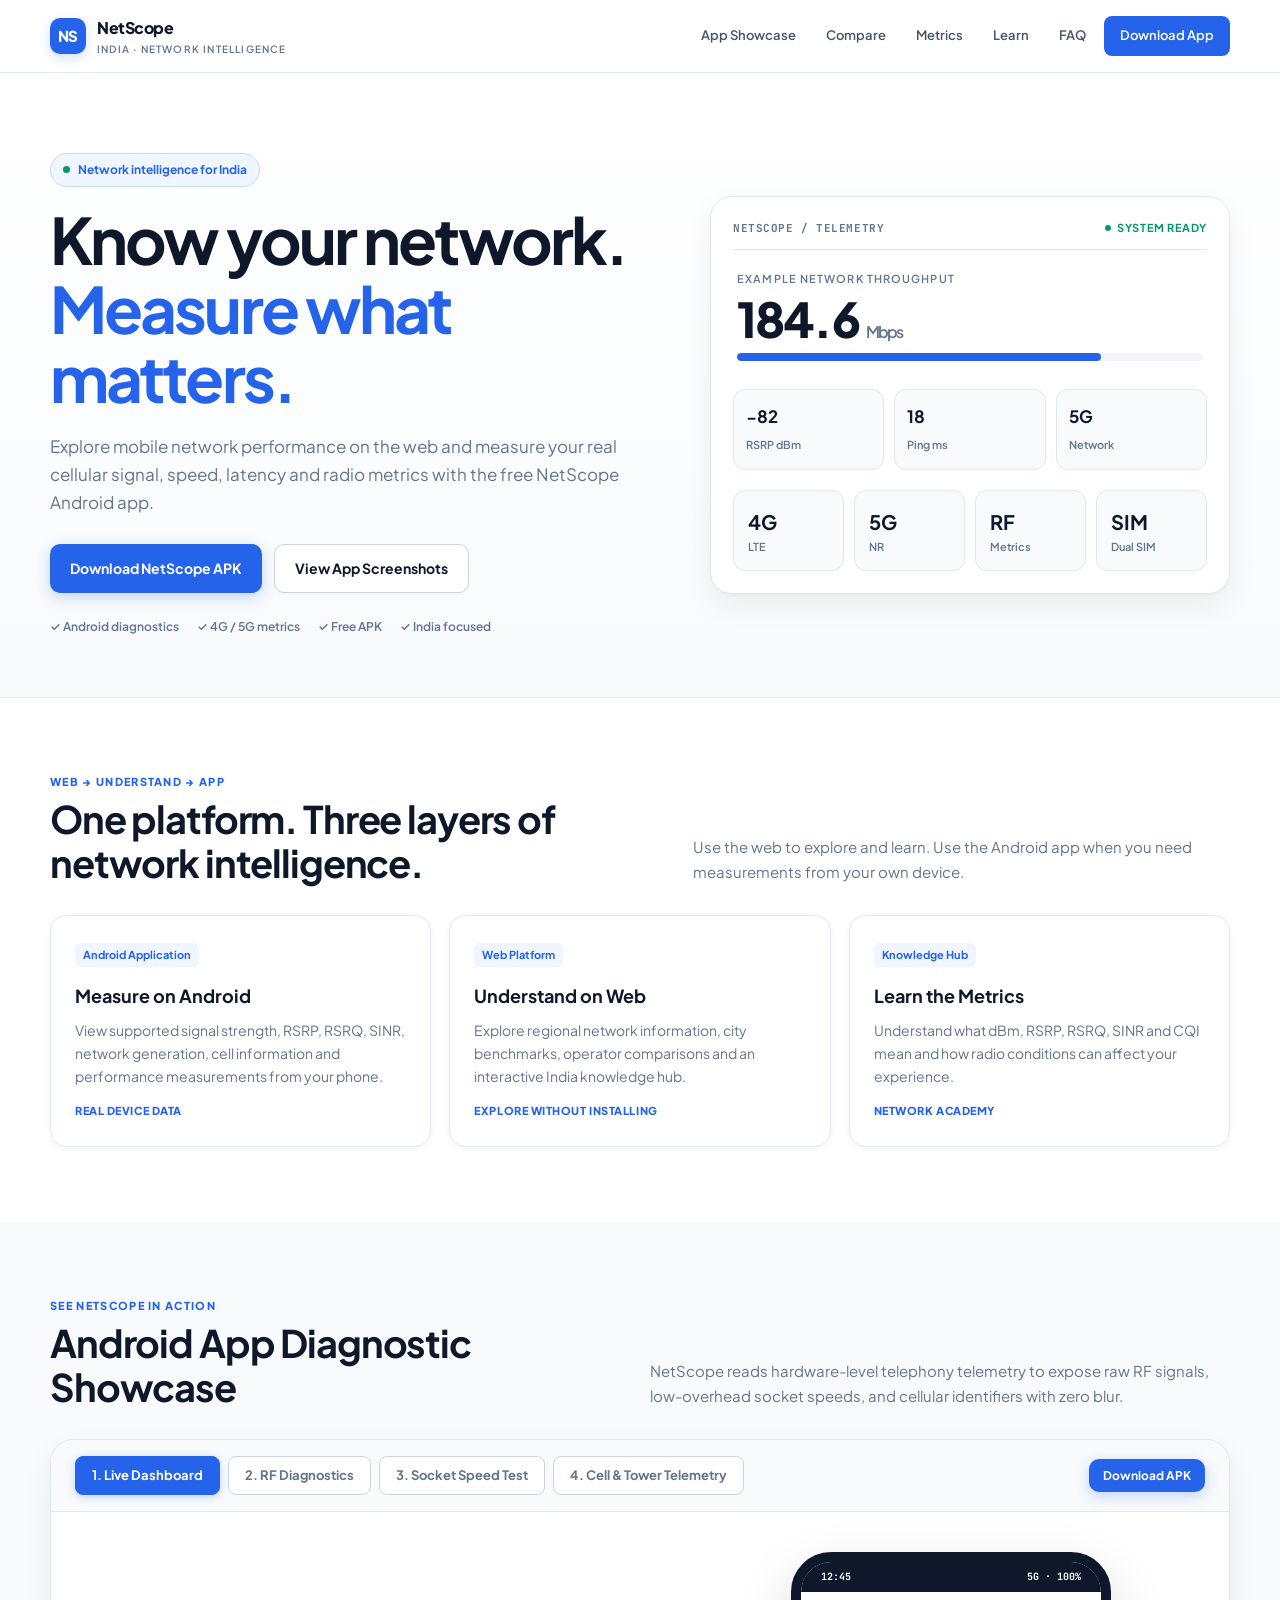
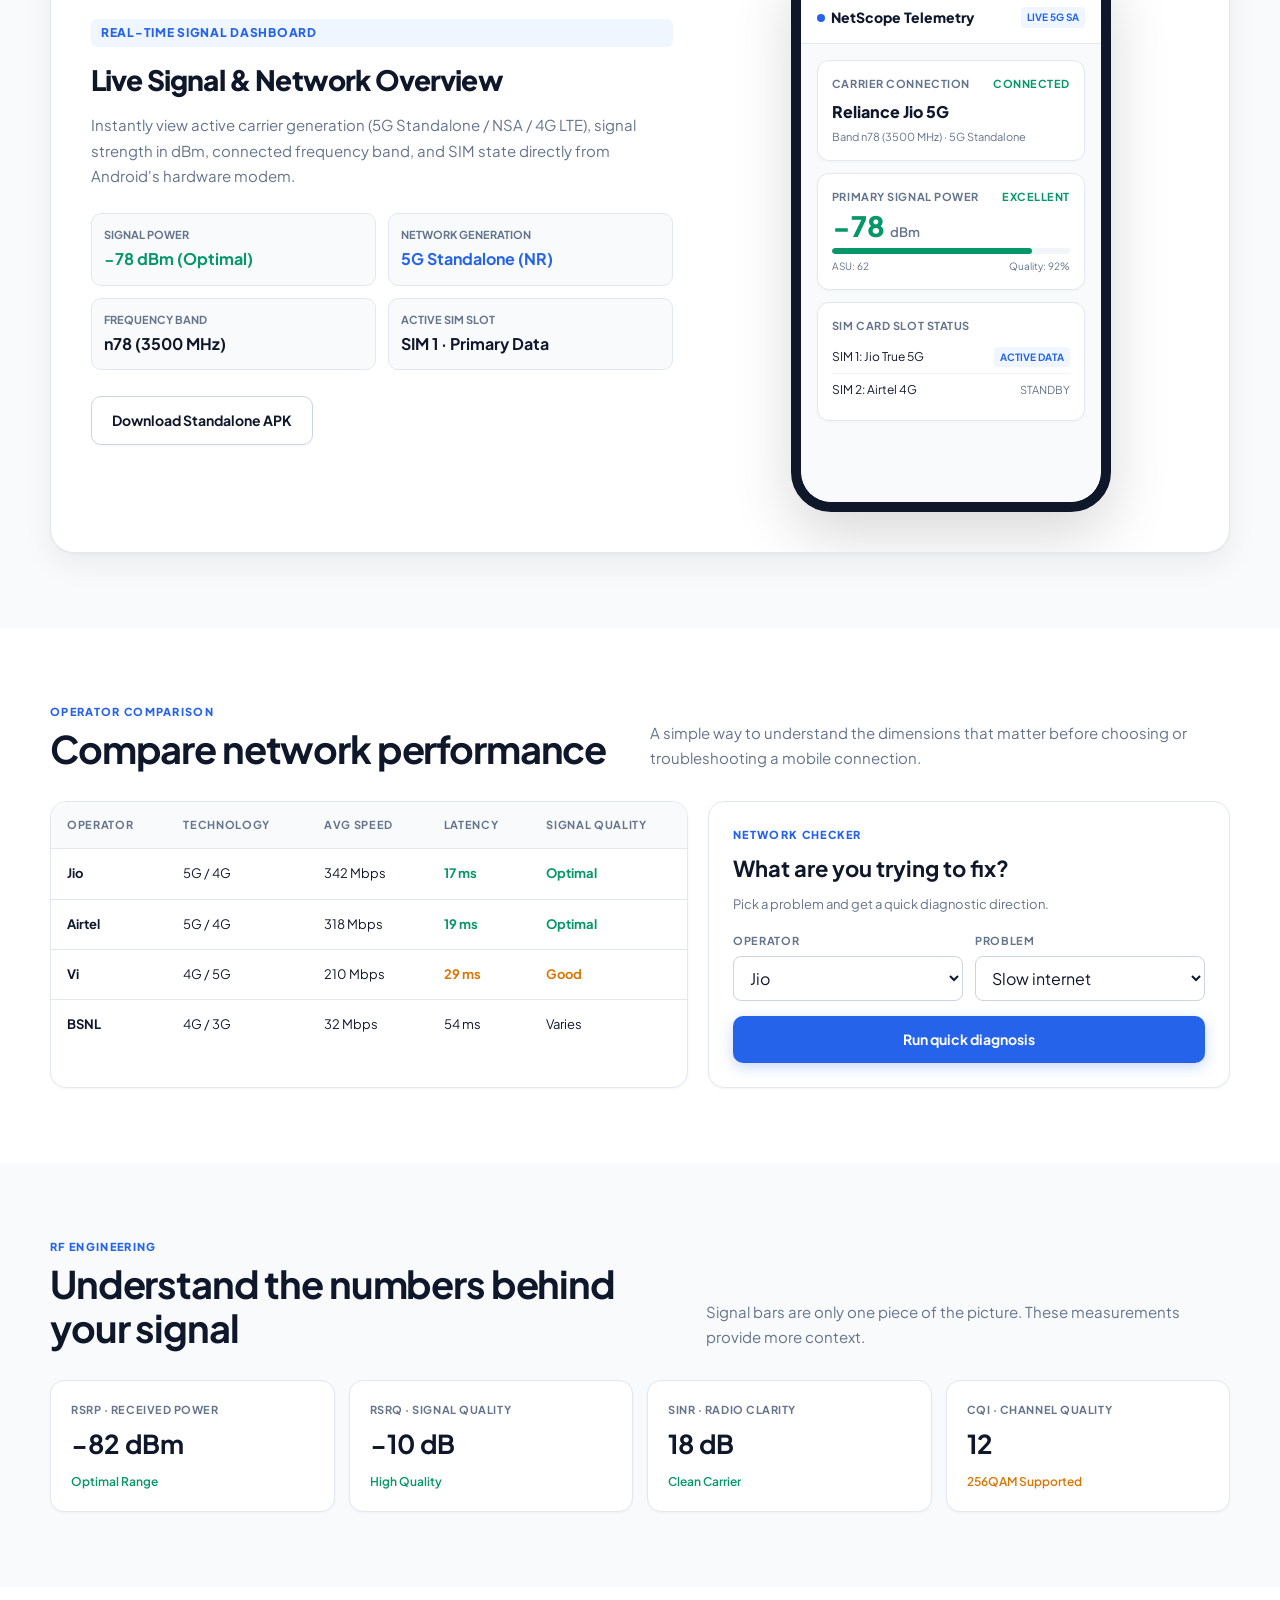
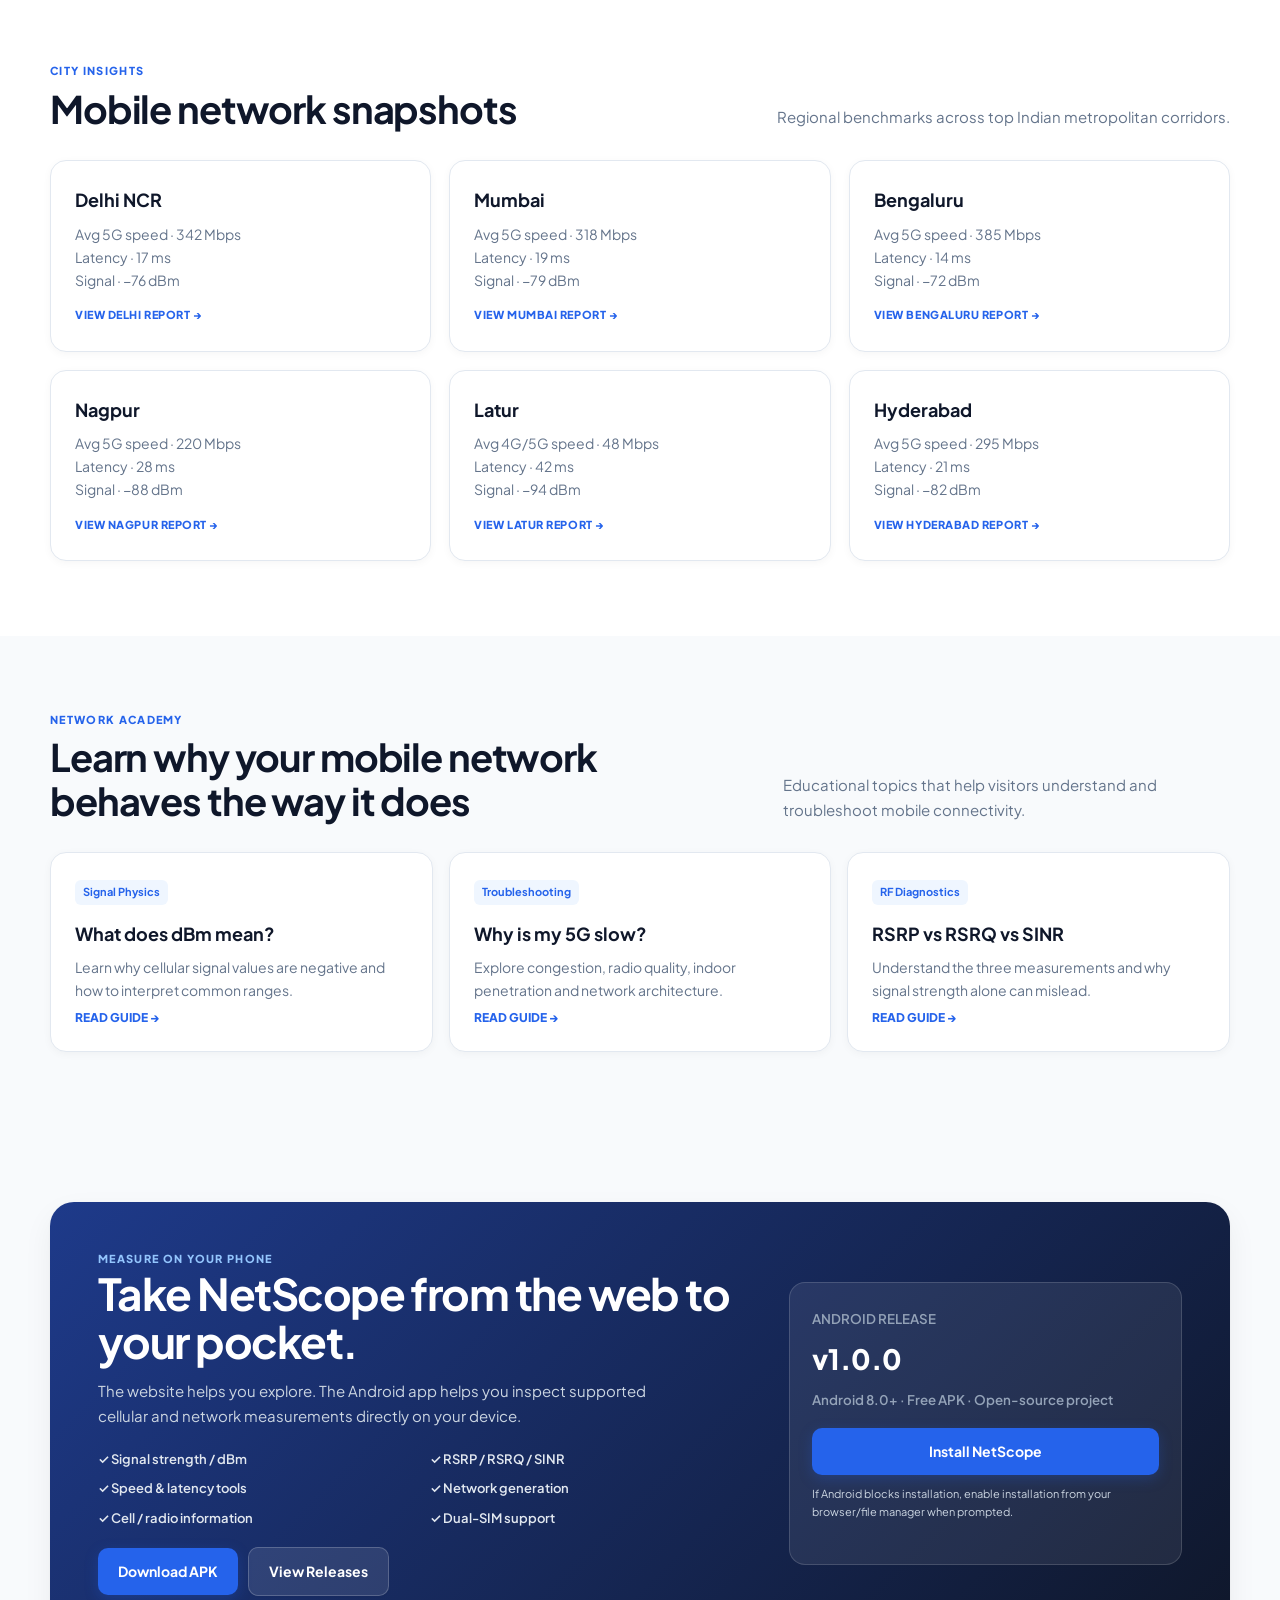
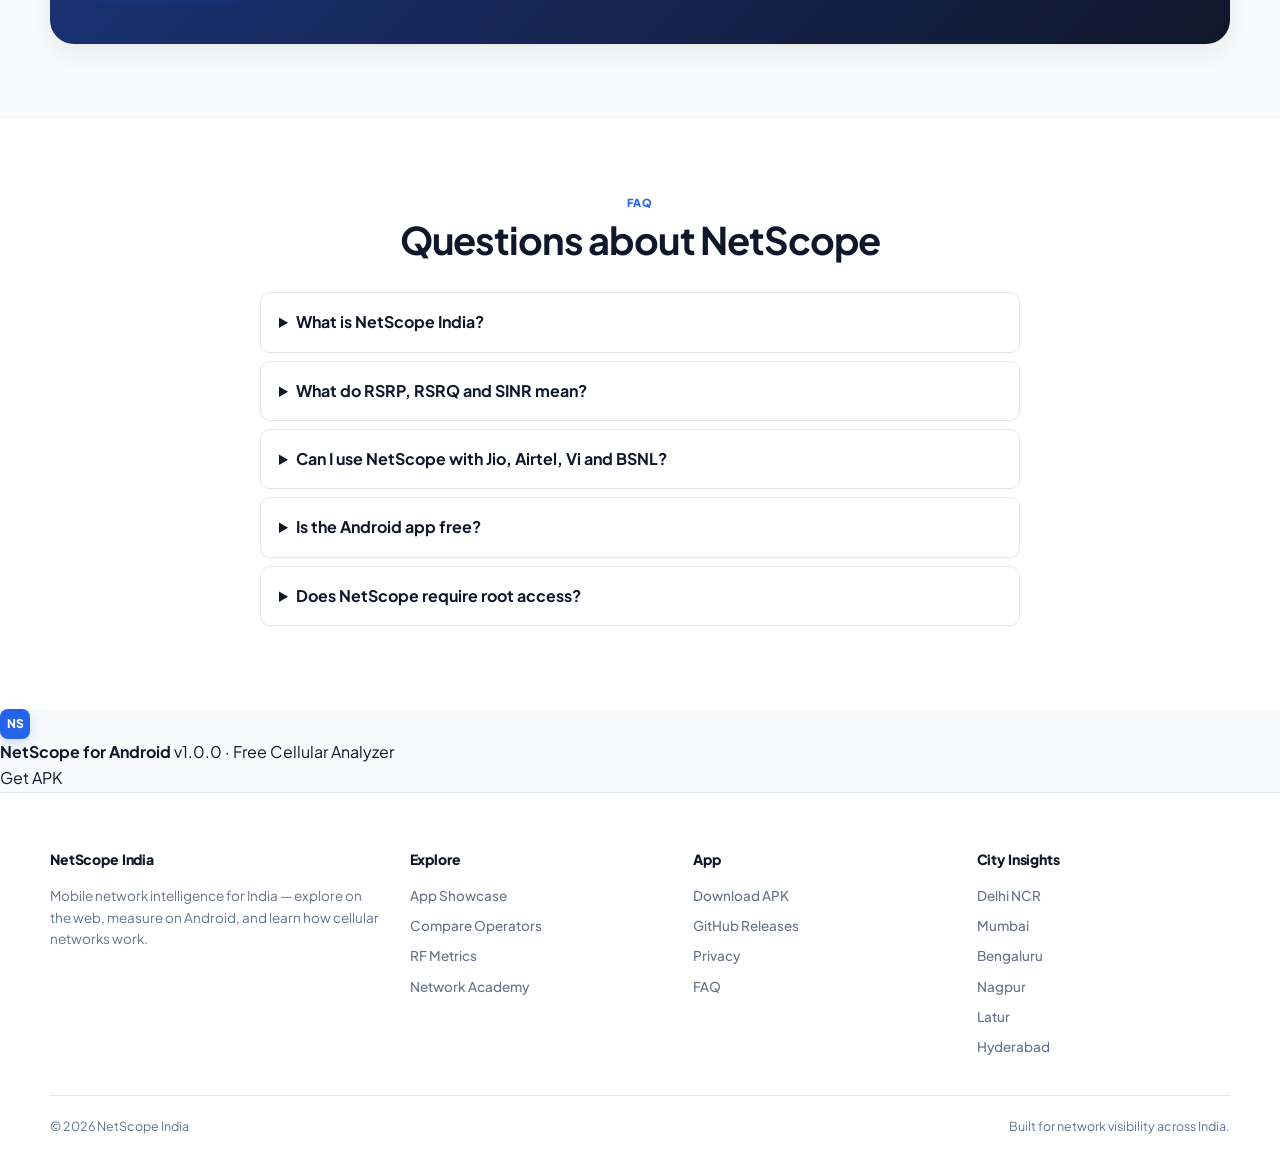
==== commit 14a4ee62: "fix(encoding): eliminate double-encoded UTF-8 mojibake and remove BOM across all HTML pages" ====
--- a/index.html
+++ b/index.html
@@ -1,4 +1,4 @@
-﻿<!doctype html>
+<!doctype html>
 <html lang="en">
 <head>
   <meta charset="utf-8">
@@ -305,7 +305,7 @@
   <div class="container nav">
     <a class="brand" href="#home" aria-label="NetScope India home">
       <span class="brand-mark">NS</span>
-      <span>NetScope <small>India Â· Network Intelligence</small></span>
+      <span>NetScope <small>India · Network Intelligence</small></span>
     </a>
     <nav class="navlinks" id="navlinks">
       <a href="#showcase">App Showcase</a>
@@ -315,7 +315,7 @@
       <a href="#faq">FAQ</a>
       <a class="nav-cta" href="download.html">Download App</a>
     </nav>
-    <button class="menu" id="menu" aria-label="Open navigation">â˜°</button>
+    <button class="menu" id="menu" aria-label="Open navigation">☰</button>
   </div>
 </header>
 
@@ -331,7 +331,7 @@
         <a class="btn btn-secondary" href="#showcase">View App Screenshots</a>
       </div>
       <div class="trust">
-        <span>âœ“ Android diagnostics</span><span>âœ“ 4G / 5G metrics</span><span>âœ“ Free APK</span><span>âœ“ India focused</span>
+        <span>✓ Android diagnostics</span><span>✓ 4G / 5G metrics</span><span>✓ Free APK</span><span>✓ India focused</span>
       </div>
     </div>
     <div class="hero-console reveal">
@@ -342,7 +342,7 @@
         <div class="meter"><i></i></div>
       </div>
       <div class="mini-grid">
-        <div class="mini"><b>âˆ’82</b><small>RSRP dBm</small></div>
+        <div class="mini"><b>−82</b><small>RSRP dBm</small></div>
         <div class="mini"><b>18</b><small>Ping ms</small></div>
         <div class="mini"><b>5G</b><small>Network</small></div>
       </div>
@@ -359,7 +359,7 @@
 <section class="reveal" style="background:#ffffff;">
   <div class="container">
     <div class="section-head">
-      <div><div class="kicker">Web â†’ Understand â†’ App</div><h2 class="section-title">One platform. Three layers of network intelligence.</h2></div>
+      <div><div class="kicker">Web → Understand → App</div><h2 class="section-title">One platform. Three layers of network intelligence.</h2></div>
       <p class="section-copy">Use the web to explore and learn. Use the Android app when you need measurements from your own device.</p>
     </div>
     <div class="cards">
@@ -425,7 +425,7 @@
           <div class="showcase-pills" id="sc-pills">
             <div class="showcase-pill">
               <small>Signal Power</small>
-              <b style="color:var(--green);">âˆ’78 dBm (Optimal)</b>
+              <b style="color:var(--green);">−78 dBm (Optimal)</b>
             </div>
             <div class="showcase-pill">
               <small>Network Generation</small>
@@ -437,7 +437,7 @@
             </div>
             <div class="showcase-pill">
               <small>Active SIM Slot</small>
-              <b>SIM 1 Â· Primary Data</b>
+              <b>SIM 1 · Primary Data</b>
             </div>
           </div>
 
@@ -454,7 +454,7 @@
             <div class="device-screen">
               <div class="device-statusbar">
                 <span>12:45</span>
-                <span>5G Â· 100%</span>
+                <span>5G · 100%</span>
               </div>
               <div class="device-app-header">
                 <div class="device-app-title">
@@ -516,10 +516,10 @@
       <p class="section-copy">Signal bars are only one piece of the picture. These measurements provide more context.</p>
     </div>
     <div class="metrics">
-      <article class="metric-card"><span>RSRP Â· received power</span><b>âˆ’82 dBm</b><p style="color:var(--green);margin-top:6px;font-size:12px;font-weight:600">Optimal Range</p></article>
-      <article class="metric-card"><span>RSRQ Â· signal quality</span><b>âˆ’10 dB</b><p style="color:var(--green);margin-top:6px;font-size:12px;font-weight:600">High Quality</p></article>
-      <article class="metric-card"><span>SINR Â· radio clarity</span><b>18 dB</b><p style="color:var(--green);margin-top:6px;font-size:12px;font-weight:600">Clean Carrier</p></article>
-      <article class="metric-card"><span>CQI Â· channel quality</span><b>12</b><p style="color:var(--amber);margin-top:6px;font-size:12px;font-weight:600">256QAM Supported</p></article>
+      <article class="metric-card"><span>RSRP · received power</span><b>−82 dBm</b><p style="color:var(--green);margin-top:6px;font-size:12px;font-weight:600">Optimal Range</p></article>
+      <article class="metric-card"><span>RSRQ · signal quality</span><b>−10 dB</b><p style="color:var(--green);margin-top:6px;font-size:12px;font-weight:600">High Quality</p></article>
+      <article class="metric-card"><span>SINR · radio clarity</span><b>18 dB</b><p style="color:var(--green);margin-top:6px;font-size:12px;font-weight:600">Clean Carrier</p></article>
+      <article class="metric-card"><span>CQI · channel quality</span><b>12</b><p style="color:var(--amber);margin-top:6px;font-size:12px;font-weight:600">256QAM Supported</p></article>
     </div>
   </div>
 </section>
@@ -531,12 +531,12 @@
       <p class="section-copy">Regional benchmarks across top Indian metropolitan corridors.</p>
     </div>
     <div class="cards">
-      <article class="card"><h3>Delhi NCR</h3><p>Avg 5G speed Â· 342 Mbps</p><p>Latency Â· 17 ms</p><p>Signal Â· âˆ’76 dBm</p><a href="delhi.html" class="tag">VIEW DELHI REPORT â†’</a></article>
-      <article class="card"><h3>Mumbai</h3><p>Avg 5G speed Â· 318 Mbps</p><p>Latency Â· 19 ms</p><p>Signal Â· âˆ’79 dBm</p><a href="mumbai.html" class="tag">VIEW MUMBAI REPORT â†’</a></article>
-      <article class="card"><h3>Bengaluru</h3><p>Avg 5G speed Â· 385 Mbps</p><p>Latency Â· 14 ms</p><p>Signal Â· âˆ’72 dBm</p><a href="bengaluru.html" class="tag">VIEW BENGALURU REPORT â†’</a></article>
-      <article class="card"><h3>Nagpur</h3><p>Avg 5G speed Â· 220 Mbps</p><p>Latency Â· 28 ms</p><p>Signal Â· âˆ’88 dBm</p><a href="nagpur.html" class="tag">VIEW NAGPUR REPORT â†’</a></article>
-      <article class="card"><h3>Latur</h3><p>Avg 4G/5G speed Â· 48 Mbps</p><p>Latency Â· 42 ms</p><p>Signal Â· âˆ’94 dBm</p><a href="latur.html" class="tag">VIEW LATUR REPORT â†’</a></article>
-      <article class="card"><h3>Hyderabad</h3><p>Avg 5G speed Â· 295 Mbps</p><p>Latency Â· 21 ms</p><p>Signal Â· âˆ’82 dBm</p><a href="hyderabad.html" class="tag">VIEW HYDERABAD REPORT â†’</a></article>
+      <article class="card"><h3>Delhi NCR</h3><p>Avg 5G speed · 342 Mbps</p><p>Latency · 17 ms</p><p>Signal · −76 dBm</p><a href="delhi.html" class="tag">VIEW DELHI REPORT →</a></article>
+      <article class="card"><h3>Mumbai</h3><p>Avg 5G speed · 318 Mbps</p><p>Latency · 19 ms</p><p>Signal · −79 dBm</p><a href="mumbai.html" class="tag">VIEW MUMBAI REPORT →</a></article>
+      <article class="card"><h3>Bengaluru</h3><p>Avg 5G speed · 385 Mbps</p><p>Latency · 14 ms</p><p>Signal · −72 dBm</p><a href="bengaluru.html" class="tag">VIEW BENGALURU REPORT →</a></article>
+      <article class="card"><h3>Nagpur</h3><p>Avg 5G speed · 220 Mbps</p><p>Latency · 28 ms</p><p>Signal · −88 dBm</p><a href="nagpur.html" class="tag">VIEW NAGPUR REPORT →</a></article>
+      <article class="card"><h3>Latur</h3><p>Avg 4G/5G speed · 48 Mbps</p><p>Latency · 42 ms</p><p>Signal · −94 dBm</p><a href="latur.html" class="tag">VIEW LATUR REPORT →</a></article>
+      <article class="card"><h3>Hyderabad</h3><p>Avg 5G speed · 295 Mbps</p><p>Latency · 21 ms</p><p>Signal · −82 dBm</p><a href="hyderabad.html" class="tag">VIEW HYDERABAD REPORT →</a></article>
     </div>
   </div>
 </section>
@@ -548,9 +548,9 @@
       <p class="section-copy">Educational topics that help visitors understand and troubleshoot mobile connectivity.</p>
     </div>
     <div class="guides">
-      <article class="card guide"><div><span class="card-badge">Signal Physics</span><h3>What does dBm mean?</h3><p>Learn why cellular signal values are negative and how to interpret common ranges.</p></div><a href="academy.html" class="read">READ GUIDE â†’</a></article>
-      <article class="card guide"><div><span class="card-badge">Troubleshooting</span><h3>Why is my 5G slow?</h3><p>Explore congestion, radio quality, indoor penetration and network architecture.</p></div><a href="academy.html" class="read">READ GUIDE â†’</a></article>
-      <article class="card guide"><div><span class="card-badge">RF Diagnostics</span><h3>RSRP vs RSRQ vs SINR</h3><p>Understand the three measurements and why signal strength alone can mislead.</p></div><a href="academy.html" class="read">READ GUIDE â†’</a></article>
+      <article class="card guide"><div><span class="card-badge">Signal Physics</span><h3>What does dBm mean?</h3><p>Learn why cellular signal values are negative and how to interpret common ranges.</p></div><a href="academy.html" class="read">READ GUIDE →</a></article>
+      <article class="card guide"><div><span class="card-badge">Troubleshooting</span><h3>Why is my 5G slow?</h3><p>Explore congestion, radio quality, indoor penetration and network architecture.</p></div><a href="academy.html" class="read">READ GUIDE →</a></article>
+      <article class="card guide"><div><span class="card-badge">RF Diagnostics</span><h3>RSRP vs RSRQ vs SINR</h3><p>Understand the three measurements and why signal strength alone can mislead.</p></div><a href="academy.html" class="read">READ GUIDE →</a></article>
     </div>
   </div>
 </section>
@@ -564,9 +564,9 @@
           <h2>Take NetScope from the web to your pocket.</h2>
           <p>The website helps you explore. The Android app helps you inspect supported cellular and network measurements directly on your device.</p>
           <div class="checklist">
-            <span>âœ“ Signal strength / dBm</span><span>âœ“ RSRP / RSRQ / SINR</span>
-            <span>âœ“ Speed & latency tools</span><span>âœ“ Network generation</span>
-            <span>âœ“ Cell / radio information</span><span>âœ“ Dual-SIM support</span>
+            <span>✓ Signal strength / dBm</span><span>✓ RSRP / RSRQ / SINR</span>
+            <span>✓ Speed & latency tools</span><span>✓ Network generation</span>
+            <span>✓ Cell / radio information</span><span>✓ Dual-SIM support</span>
           </div>
           <a class="btn btn-primary" href="https://github.com/bhavingarg121-glitch/net_scope/releases/download/v1.0.0/app-debug.apk">Download APK</a>
           <a class="btn btn-secondary" style="margin-left:7px;background:rgba(255,255,255,.1);color:#fff;border-color:rgba(255,255,255,.2)" href="https://github.com/bhavingarg121-glitch/net_scope/releases" target="_blank" rel="noopener">View Releases</a>
@@ -574,7 +574,7 @@
         <div class="apk-card">
           <small>ANDROID RELEASE</small>
           <div class="version">v1.0.0</div>
-          <small>Android 8.0+ Â· Free APK Â· Open-source project</small>
+          <small>Android 8.0+ · Free APK · Open-source project</small>
           <a class="btn btn-primary apk-btn" href="https://github.com/bhavingarg121-glitch/net_scope/releases/download/v1.0.0/app-debug.apk">Install NetScope</a>
           <p style="font-size:11px;color:#cbd5e1;margin-top:10px">If Android blocks installation, enable installation from your browser/file manager when prompted.</p>
         </div>
@@ -614,7 +614,7 @@
     <div class="footer-grid">
       <div>
         <h4>NetScope India</h4>
-        <p>Mobile network intelligence for India â€” explore on the web, measure on Android, and learn how cellular networks work.</p>
+        <p>Mobile network intelligence for India — explore on the web, measure on Android, and learn how cellular networks work.</p>
       </div>
       <div>
         <h4>Explore</h4>
@@ -647,13 +647,13 @@
       </div>
     </div>
     <div class="copyright">
-      <span>Â© 2026 NetScope India</span>
+      <span>© 2026 NetScope India</span>
       <span>Built for network visibility across India.</span>
     </div>
   </div>
 </footer>
 
-<a href="#home" class="backtop" id="backtop" aria-label="Back to top">â†‘</a>
+<a href="#home" class="backtop" id="backtop" aria-label="Back to top">↑</a>
 
 <script>
   // Mobile navigation
@@ -686,7 +686,7 @@
         'Call drops':'Check signal quality, network generation and whether the issue happens in one location or across multiple locations.'
       };
       r.style.display='block';
-      r.innerHTML='<b style="color:#0f172a">'+op+' Â· '+problem+'</b><br><span style="color:#475569;font-size:13px">'+tips[problem]+'</span><br><a href="#download" style="display:inline-block;margin-top:8px;color:#2563eb;font-weight:700;font-size:13px">Measure with NetScope â†’</a>';
+      r.innerHTML='<b style="color:#0f172a">'+op+' · '+problem+'</b><br><span style="color:#475569;font-size:13px">'+tips[problem]+'</span><br><a href="#download" style="display:inline-block;margin-top:8px;color:#2563eb;font-weight:700;font-size:13px">Measure with NetScope →</a>';
     });
   }
 
@@ -698,10 +698,10 @@
       desc: 'Instantly view active carrier generation (5G Standalone / NSA / 4G LTE), signal strength in dBm, connected frequency band, and SIM state directly from Android\'s hardware modem.',
       badgeText: 'LIVE 5G SA',
       pills: [
-        { label: 'Signal Power', val: 'âˆ’78 dBm (Optimal)', color: 'var(--green)' },
+        { label: 'Signal Power', val: '−78 dBm (Optimal)', color: 'var(--green)' },
         { label: 'Network Generation', val: '5G Standalone (NR)', color: 'var(--blue)' },
         { label: 'Frequency Band', val: 'n78 (3500 MHz)', color: 'var(--text)' },
-        { label: 'Active SIM Slot', val: 'SIM 1 Â· Primary Data', color: 'var(--text)' }
+        { label: 'Active SIM Slot', val: 'SIM 1 · Primary Data', color: 'var(--text)' }
       ],
       html: `
         <div class="app-card">
@@ -710,7 +710,7 @@
             <span style="color:var(--green);font-weight:700;">CONNECTED</span>
           </div>
           <div style="font-size:16px;font-weight:800;color:#0f172a;margin-bottom:2px;">Reliance Jio 5G</div>
-          <div style="font-size:11px;color:var(--muted);">Band n78 (3500 MHz) Â· 5G Standalone</div>
+          <div style="font-size:11px;color:var(--muted);">Band n78 (3500 MHz) · 5G Standalone</div>
         </div>
 
         <div class="app-card">
@@ -718,7 +718,7 @@
             <span>Primary Signal Power</span>
             <span style="color:var(--green);">EXCELLENT</span>
           </div>
-          <div class="app-big-stat" style="color:var(--green);">âˆ’78 <span>dBm</span></div>
+          <div class="app-big-stat" style="color:var(--green);">−78 <span>dBm</span></div>
           <div class="app-bar-wrap"><div class="app-bar-fill" style="width:84%;background:var(--green);"></div></div>
           <div style="display:flex;justify-content:space-between;font-size:10px;color:var(--muted);margin-top:4px;">
             <span>ASU: 62</span><span>Quality: 92%</span>
@@ -745,20 +745,20 @@
       desc: 'Look beyond misleading signal bars. Inspect raw RSRP carrier power, RSRQ signal quality, SINR transmission clarity, and CQI modulation channel indicators.',
       badgeText: 'RF DIAGNOSTICS',
       pills: [
-        { label: 'Carrier RSRP', val: 'âˆ’82 dBm', color: 'var(--blue)' },
-        { label: 'Carrier RSRQ', val: 'âˆ’10 dB (Good)', color: 'var(--green)' },
+        { label: 'Carrier RSRP', val: '−82 dBm', color: 'var(--blue)' },
+        { label: 'Carrier RSRQ', val: '−10 dB (Good)', color: 'var(--green)' },
         { label: 'Radio SINR', val: '+24.5 dB (Clean)', color: 'var(--green)' },
         { label: 'CQI Index', val: '14 (256-QAM Active)', color: 'var(--amber)' }
       ],
       html: `
         <div class="app-card">
-          <div class="app-card-title"><span>RSRP (Carrier Power)</span><span style="color:var(--blue);">âˆ’82 dBm</span></div>
+          <div class="app-card-title"><span>RSRP (Carrier Power)</span><span style="color:var(--blue);">−82 dBm</span></div>
           <div class="app-bar-wrap"><div class="app-bar-fill" style="width:78%;background:var(--blue);"></div></div>
           <div style="font-size:10px;color:var(--muted);">Reference Signal Received Power</div>
         </div>
 
         <div class="app-card">
-          <div class="app-card-title"><span>RSRQ (Signal Quality)</span><span style="color:var(--green);">âˆ’10 dB</span></div>
+          <div class="app-card-title"><span>RSRQ (Signal Quality)</span><span style="color:var(--green);">−10 dB</span></div>
           <div class="app-bar-wrap"><div class="app-bar-fill" style="width:82%;background:var(--green);"></div></div>
           <div style="font-size:10px;color:var(--muted);">Low interference from neighboring sectors</div>
         </div>
@@ -771,7 +771,7 @@
 
         <div class="app-card">
           <div class="app-row"><span>Channel Quality (CQI)</span><strong>14 (256-QAM)</strong></div>
-          <div class="app-row"><span>Timing Advance (TA)</span><strong>1 (â‰ˆ 78m distance)</strong></div>
+          <div class="app-row"><span>Timing Advance (TA)</span><strong>1 (≈ 78m distance)</strong></div>
         </div>
       `
     },
@@ -791,7 +791,7 @@
         <div class="app-card" style="text-align:center;padding:20px 14px;">
           <div class="app-card-title" style="justify-content:center;"><span>DOWNLOAD THROUGHPUT</span></div>
           <div class="app-big-stat" style="color:var(--blue);font-size:36px;margin:6px 0;">384.2 <span>Mbps</span></div>
-          <div style="font-size:11px;color:var(--green);font-weight:700;">Socket Link Active Â· Gigabit Route</div>
+          <div style="font-size:11px;color:var(--green);font-weight:700;">Socket Link Active · Gigabit Route</div>
         </div>
 
         <div class="app-card">
@@ -815,7 +815,7 @@
 
         <div class="app-card">
           <div class="app-card-title"><span>Test Server Endpoint</span></div>
-          <div style="font-size:12px;font-weight:700;color:#0f172a;">NetScope Edge Server Â· Mumbai</div>
+          <div style="font-size:12px;font-weight:700;color:#0f172a;">NetScope Edge Server · Mumbai</div>
         </div>
       `
     },
@@ -848,8 +848,8 @@
 
         <div class="app-card">
           <div class="app-card-title"><span>Neighboring Cells Detected</span></div>
-          <div class="app-row" style="font-size:11px;"><span>PCI 285 (Sector B)</span><span style="color:var(--muted);">âˆ’86 dBm</span></div>
-          <div class="app-row" style="font-size:11px;"><span>PCI 286 (Sector C)</span><span style="color:var(--muted);">âˆ’94 dBm</span></div>
+          <div class="app-row" style="font-size:11px;"><span>PCI 285 (Sector B)</span><span style="color:var(--muted);">−86 dBm</span></div>
+          <div class="app-row" style="font-size:11px;"><span>PCI 286 (Sector C)</span><span style="color:var(--muted);">−94 dBm</span></div>
         </div>
       `
     }
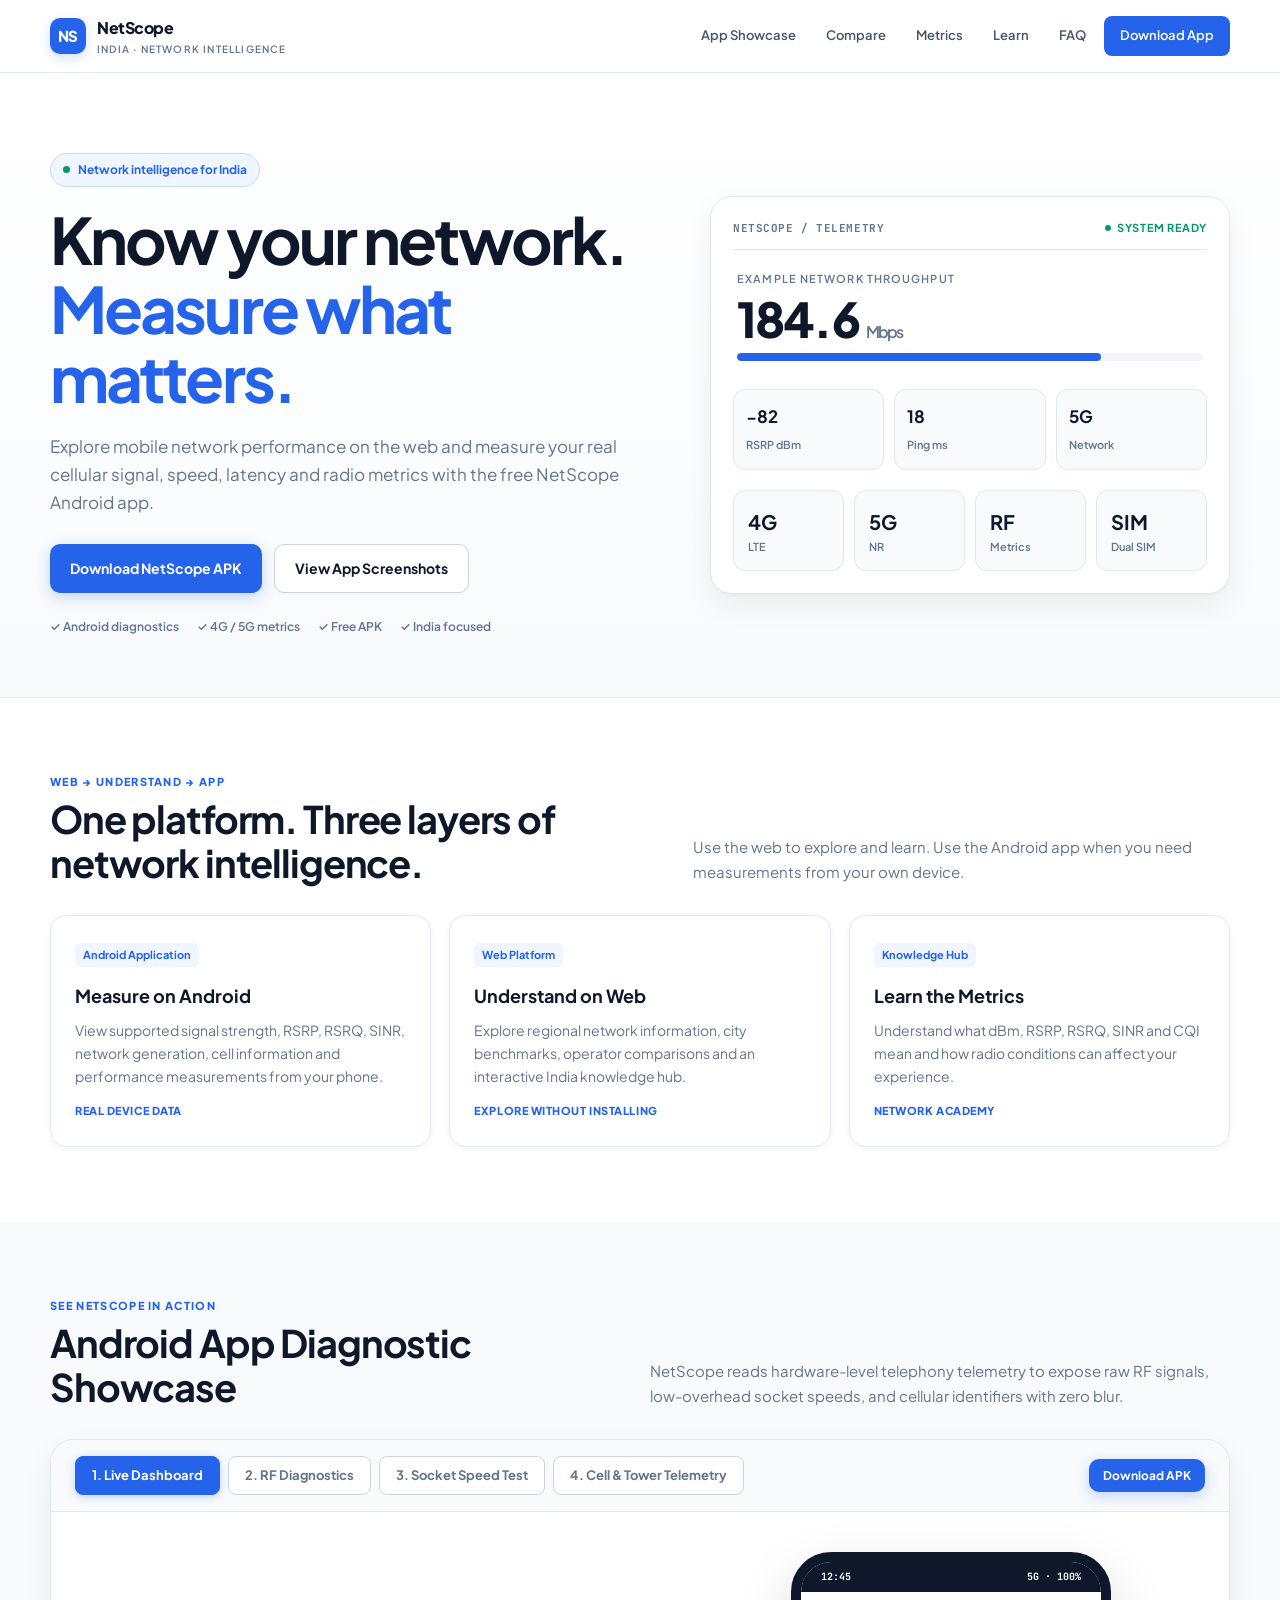
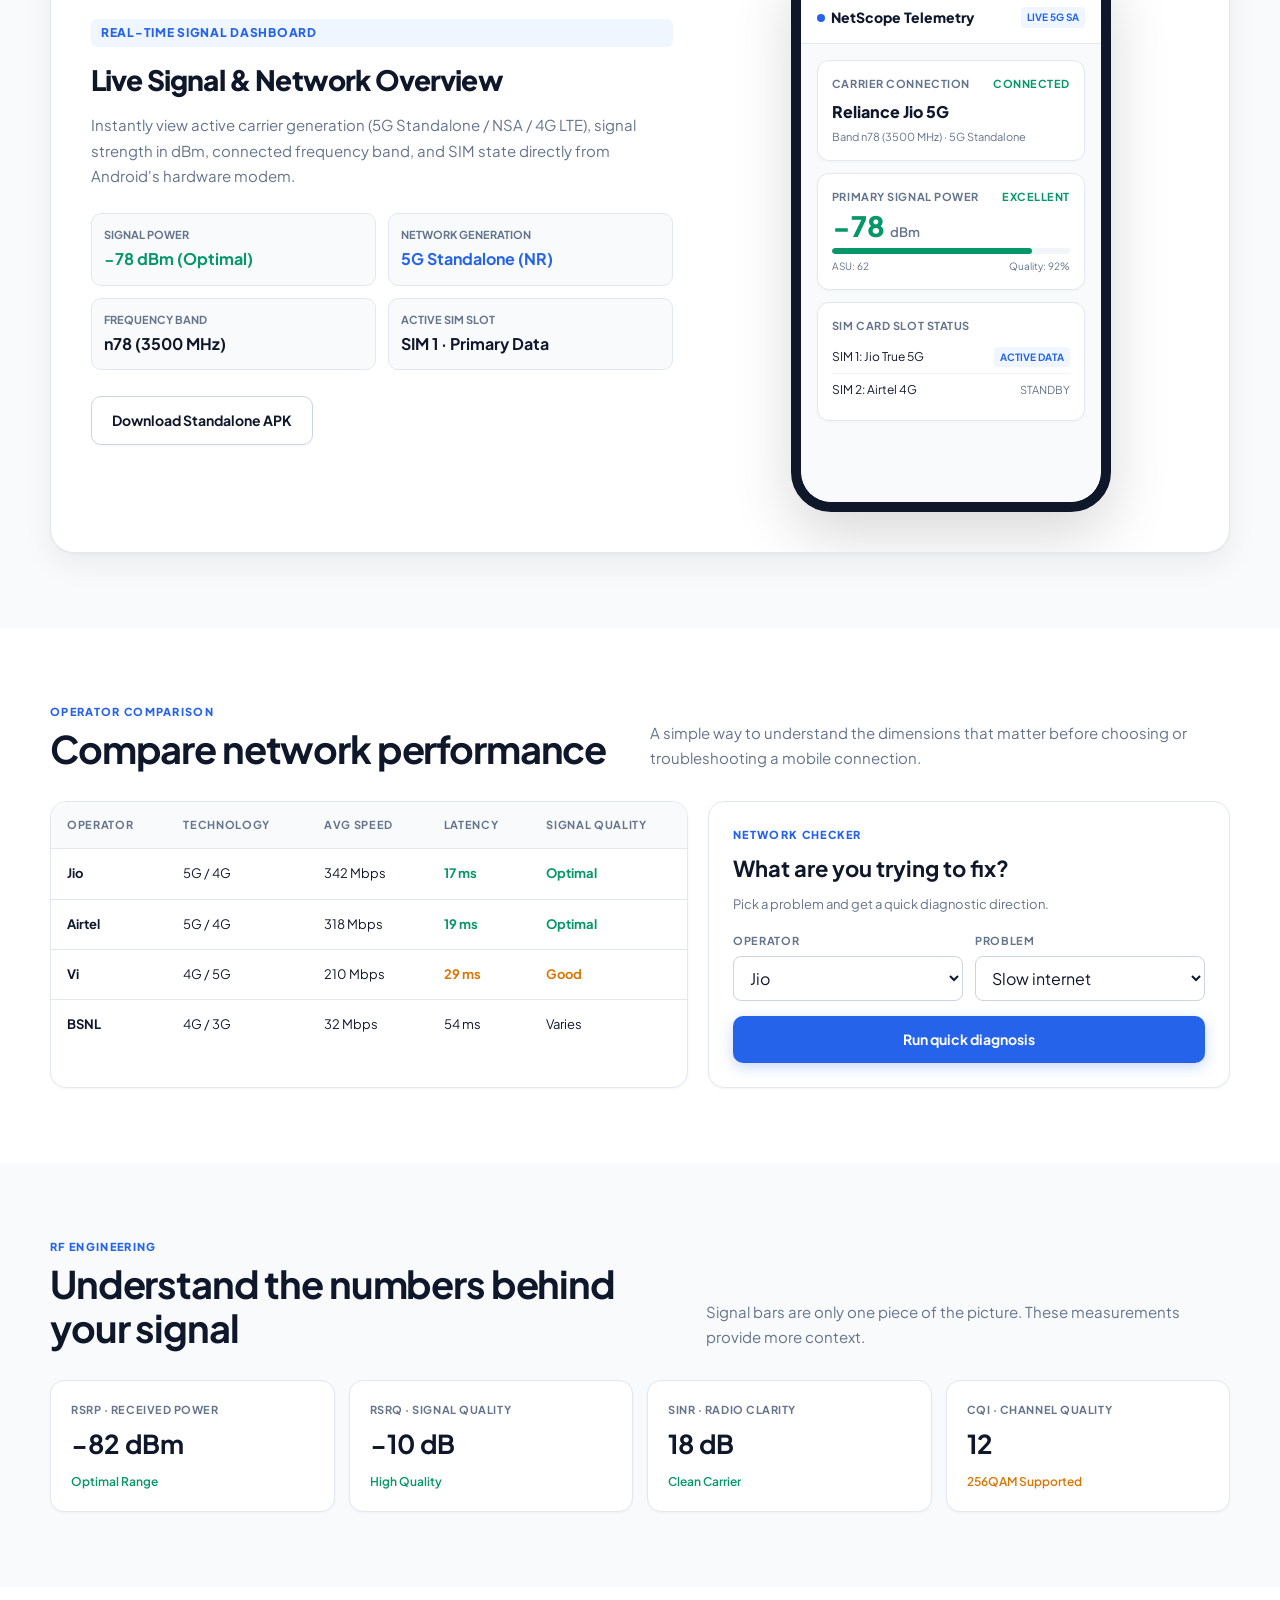
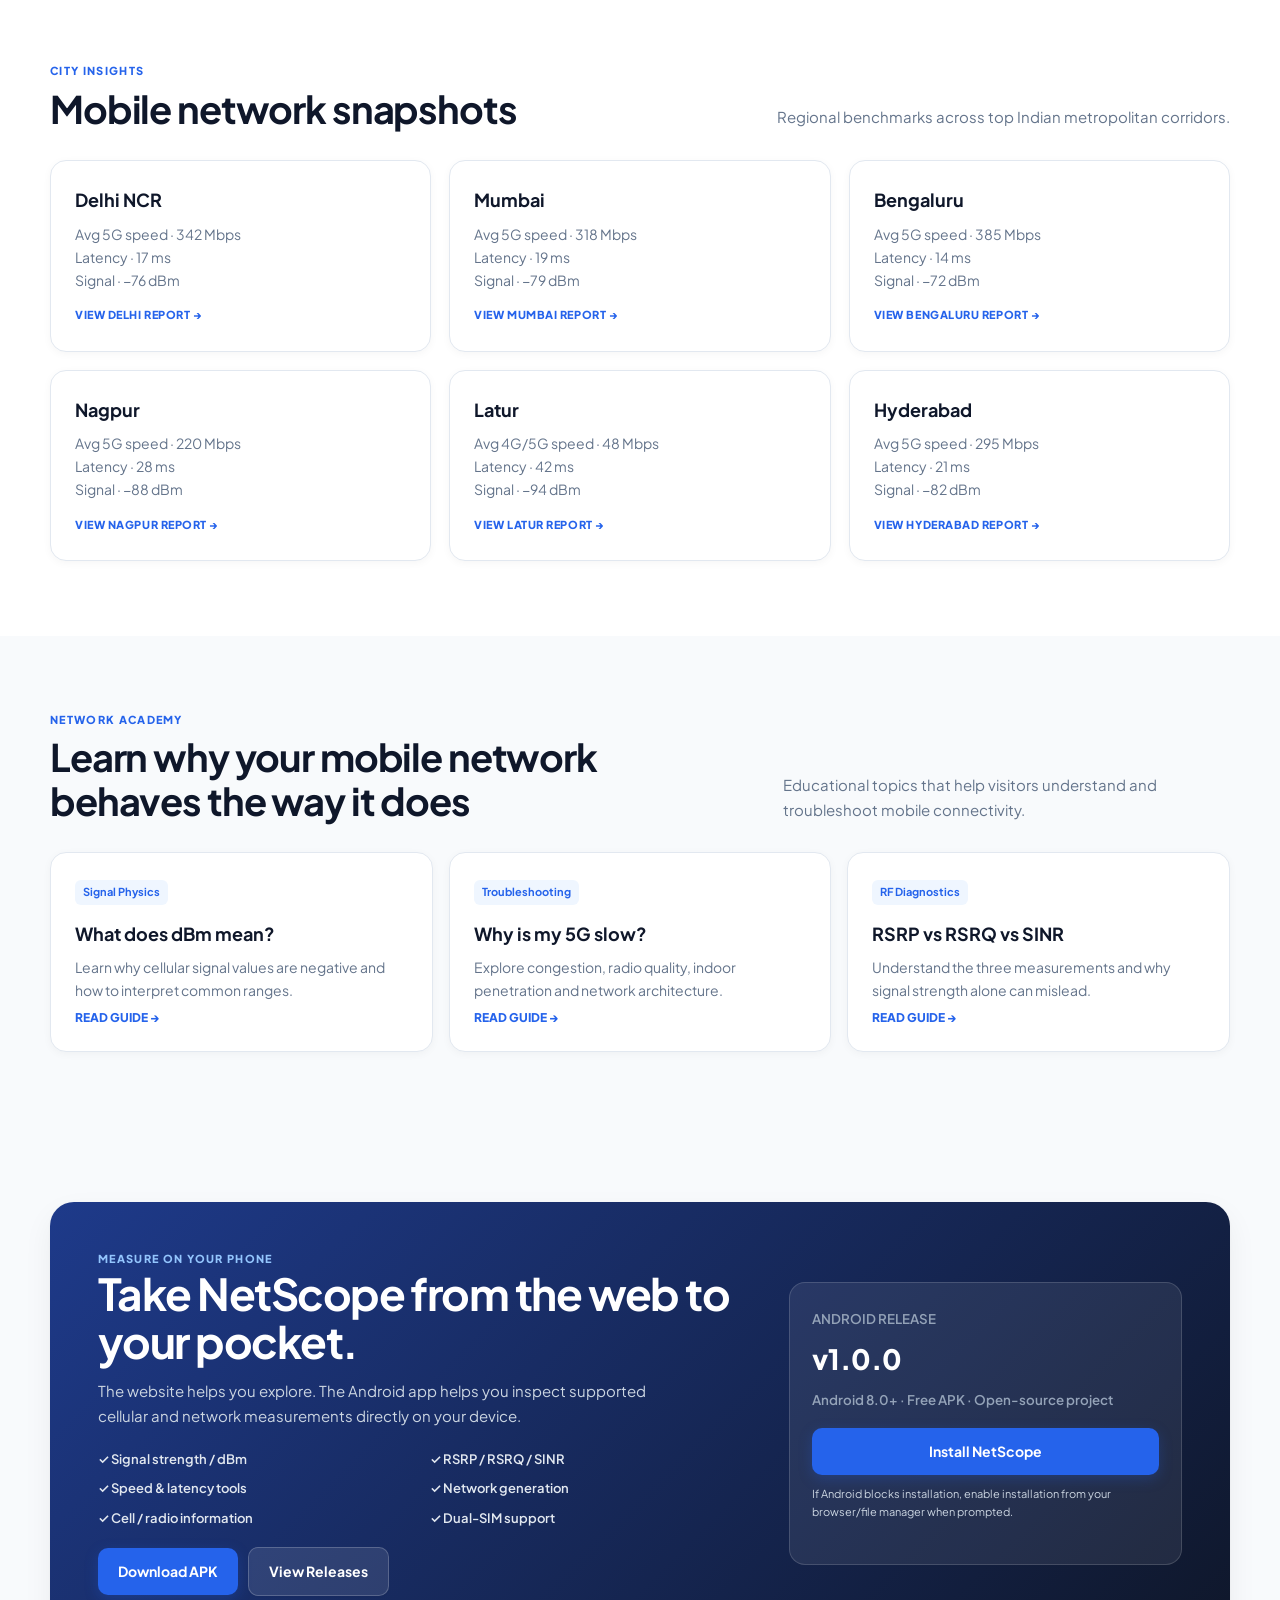
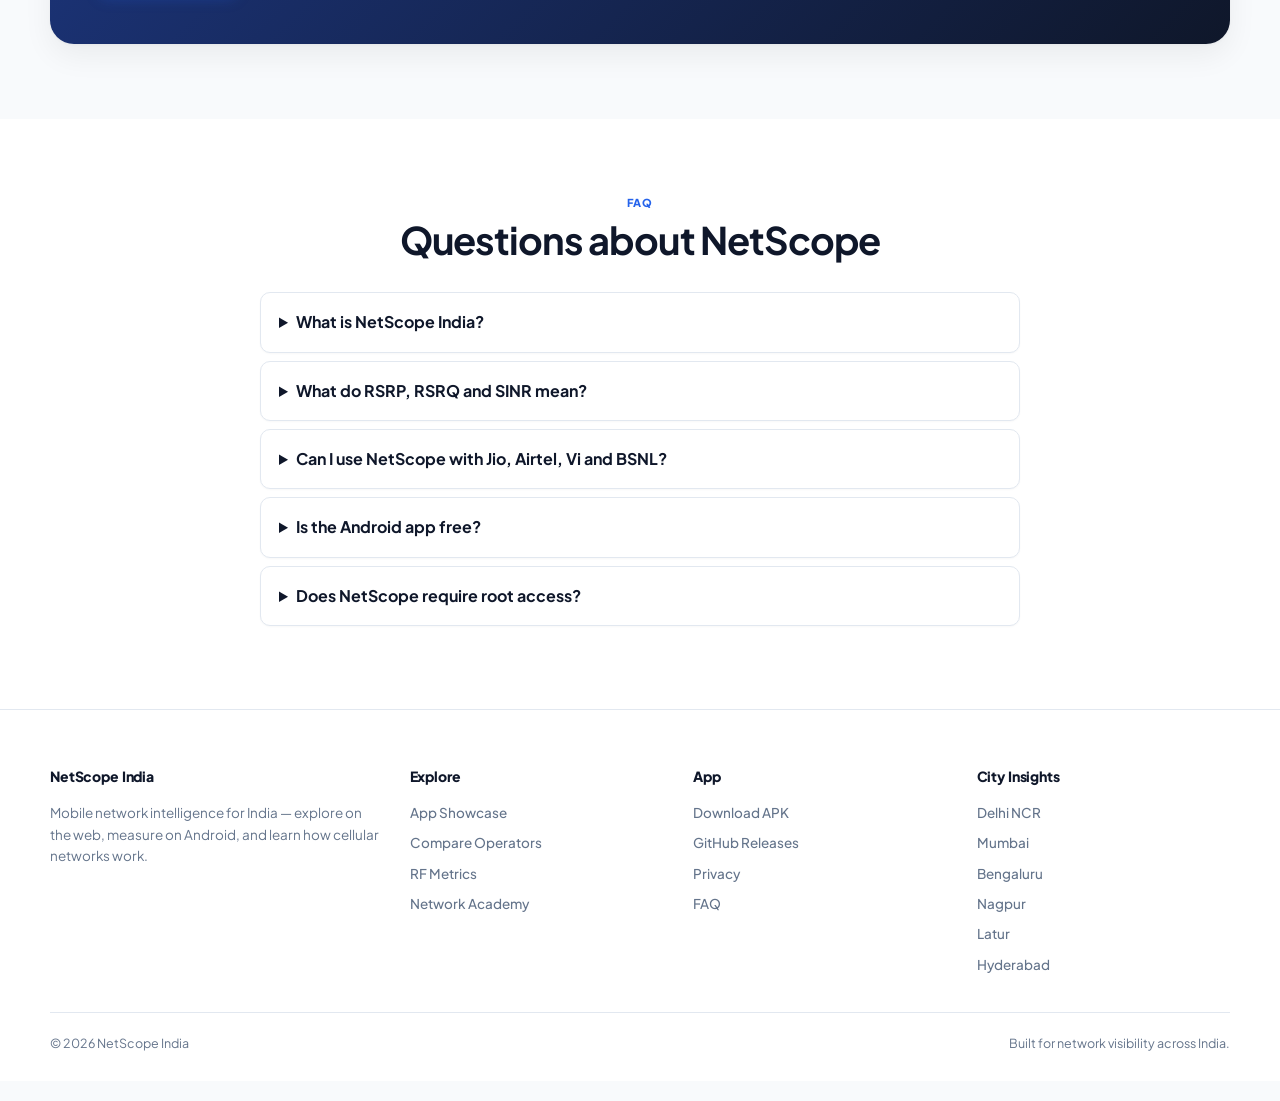
==== commit aeb10453: "fix(ui): properly style and align sticky quick install pill across all pages with cache busting" ====
--- a/index.html
+++ b/index.html
@@ -74,6 +74,7 @@
   <link rel="preconnect" href="https://fonts.googleapis.com">
   <link rel="preconnect" href="https://fonts.gstatic.com" crossorigin>
   <link href="https://fonts.googleapis.com/css2?family=Plus+Jakarta+Sans:wght@400;500;600;700;800&family=Inter:wght@400;500;600;700&family=JetBrains+Mono:wght@500;700&display=swap" rel="stylesheet">
+  <link rel="stylesheet" href="style.css?v=1.1.0">
 
   <style>
     :root{
@@ -110,7 +111,7 @@
     .topbar{position:sticky;top:0;z-index:1000;background:rgba(255,255,255,.94);backdrop-filter:blur(16px);border-bottom:1px solid var(--line)}
     .nav{height:72px;display:flex;align-items:center;justify-content:space-between;gap:20px}
     .brand{display:flex;align-items:center;gap:11px;font-weight:800;letter-spacing:-.03em;color:var(--text)}
-    .brand-mark{width:36px;height:36px;border-radius:10px;display:grid;place-items:center;background:var(--blue);color:#fff;font-weight:800;font-size:15px;box-shadow:0 4px 12px rgba(37,99,235,.2)}
+    .brand-mark{width:36px;height:36px;border-radius:10px;display:inline-grid;place-items:center;background:var(--blue);color:#fff;font-weight:800;font-size:15px;box-shadow:0 4px 12px rgba(37,99,235,.2)}
     .brand small{display:block;color:var(--muted);font-size:10px;font-weight:600;letter-spacing:.12em;text-transform:uppercase}
     .navlinks{display:flex;gap:6px;align-items:center}
     .navlinks a{color:#475569;padding:8px 12px;border-radius:8px;font-size:13px;font-weight:600;transition:.15s}
@@ -271,6 +272,75 @@
     .backtop{position:fixed;right:18px;bottom:18px;z-index:900;width:38px;height:38px;border-radius:50%;border:1px solid var(--line-strong);background:#ffffff;color:var(--text);display:grid;place-items:center;opacity:0;pointer-events:none;transition:.2s;box-shadow:0 2px 8px rgba(0,0,0,.1)}
     .backtop.show{opacity:1;pointer-events:auto}
     
+    /* Sticky Mobile Quick Install Pill */
+    .sticky-install-bar {
+      position: fixed;
+      bottom: 22px;
+      left: 50%;
+      transform: translateX(-50%) translateY(140px);
+      z-index: 950;
+      background: rgba(15, 23, 42, 0.94);
+      backdrop-filter: blur(16px);
+      -webkit-backdrop-filter: blur(16px);
+      border: 1px solid rgba(255, 255, 255, 0.16);
+      border-radius: 999px;
+      padding: 8px 10px 8px 14px;
+      display: flex;
+      align-items: center;
+      justify-content: space-between;
+      gap: 12px;
+      box-shadow: 0 12px 36px rgba(0, 0, 0, 0.35), 0 2px 8px rgba(0, 0, 0, 0.2);
+      transition: transform 0.35s cubic-bezier(0.16, 1, 0.3, 1), opacity 0.3s ease;
+      color: #ffffff;
+      max-width: min(440px, calc(100% - 32px));
+      width: max-content;
+      opacity: 0;
+      pointer-events: none;
+    }
+    .sticky-install-bar.visible {
+      transform: translateX(-50%) translateY(0);
+      opacity: 1;
+      pointer-events: auto;
+    }
+    .sticky-install-info {
+      display: flex;
+      flex-direction: column;
+      justify-content: center;
+      line-height: 1.25;
+    }
+    .sticky-install-info strong {
+      font-size: 13px;
+      font-weight: 700;
+      color: #ffffff;
+      white-space: nowrap;
+      letter-spacing: -0.01em;
+    }
+    .sticky-install-info span {
+      font-size: 11px;
+      color: #94a3b8;
+      white-space: nowrap;
+    }
+    .sticky-install-btn {
+      background: var(--blue);
+      color: #ffffff !important;
+      padding: 8px 16px;
+      border-radius: 999px;
+      font-size: 12.5px;
+      font-weight: 700;
+      white-space: nowrap;
+      display: inline-flex;
+      align-items: center;
+      justify-content: center;
+      flex-shrink: 0;
+      box-shadow: 0 2px 10px rgba(37, 99, 235, 0.4);
+      transition: background 0.15s ease, transform 0.15s ease;
+      text-decoration: none;
+    }
+    .sticky-install-btn:hover {
+      background: var(--blue-hover);
+      transform: translateY(-1px);
+    }
+    
     @media(max-width:900px){
       .navlinks{display:none}
       .menu{display:block}
@@ -296,6 +366,12 @@
       .speed{font-size:40px}
       .copyright{display:block}
       .copyright span{display:block;margin-top:6px}
+    }
+    @media(max-width:480px){
+      .sticky-install-bar{bottom:14px;padding:6px 8px 6px 12px;gap:10px;max-width:calc(100% - 24px)}
+      .sticky-install-info strong{font-size:12px}
+      .sticky-install-info span{font-size:10px}
+      .sticky-install-btn{padding:6px 12px;font-size:11.5px}
     }
   </style>
 </head>
@@ -599,7 +675,7 @@
 
 <!-- Sticky Mobile Funnel Action Pill -->
 <div class="sticky-install-bar" id="stickyInstall">
-  <span class="brand-mark" style="width:30px;height:30px;font-size:12px;border-radius:8px;">NS</span>
+  <span class="brand-mark" style="width:30px;height:30px;font-size:12px;border-radius:8px;flex-shrink:0;">NS</span>
   <div class="sticky-install-info">
     <strong>NetScope for Android</strong>
     <span>v1.0.0 · Free Cellular Analyzer</span>
@@ -670,6 +746,14 @@
   // Back-to-top button
   const back=document.getElementById('backtop');
   window.addEventListener('scroll',()=>back.classList.toggle('show',scrollY>600));
+
+  // Sticky quick install pill scroll trigger
+  const stickyPill = document.getElementById('stickyInstall');
+  if(stickyPill){
+    window.addEventListener('scroll', () => {
+      stickyPill.classList.toggle('visible', window.scrollY > 300);
+    });
+  }
 
   // Quick diagnostic
   const diagBtn = document.getElementById('diagnose');
--- a/style.css
+++ b/style.css
@@ -0,0 +1,743 @@
+/* ==========================================================================
+   NetScope India — Universal Bright SaaS Design System
+   Matches index.html structure across all subpages and city reports
+   ========================================================================== */
+
+@import url('https://fonts.googleapis.com/css2?family=Plus+Jakarta+Sans:wght@400;500;600;700;800&family=Inter:wght@400;500;600;700&family=JetBrains+Mono:wght@500;700&display=swap');
+
+:root {
+  --bg: #ffffff;
+  --bg2: #f8fafc;
+  --panel: #ffffff;
+  --panel2: #f1f5f9;
+  --line: #e2e8f0;
+  --line-strong: #cbd5e1;
+  --text: #0f172a;
+  --muted: #64748b;
+  --blue: #2563eb;
+  --blue-hover: #1d4ed8;
+  --blue-bg: #eff6ff;
+  --cyan: #0284c7;
+  --green: #059669;
+  --green-bg: #ecfdf5;
+  --amber: #d97706;
+  --amber-bg: #fffbeb;
+  --red: #dc2626;
+  --shadow: 0 12px 30px rgba(0,0,0,.06), 0 1px 3px rgba(0,0,0,.04);
+  --radius: 16px;
+  --max: 1180px;
+}
+
+* {
+  box-sizing: border-box;
+  margin: 0;
+  padding: 0;
+}
+
+html {
+  scroll-behavior: smooth;
+}
+
+body {
+  font-family: 'Plus Jakarta Sans', Inter, system-ui, sans-serif;
+  background: var(--bg2);
+  color: var(--text);
+  line-height: 1.65;
+  overflow-x: hidden;
+  padding-bottom: 20px;
+}
+
+a {
+  color: inherit;
+  text-decoration: none;
+  transition: .15s ease;
+}
+
+button, input, select {
+  font: inherit;
+}
+
+.container {
+  width: min(var(--max), calc(100% - 32px));
+  margin: auto;
+}
+
+.mono {
+  font-family: "JetBrains Mono", monospace;
+}
+
+/* ==========================================
+   Topbar & Navigation
+   ========================================== */
+.topbar {
+  position: sticky;
+  top: 0;
+  z-index: 1000;
+  background: rgba(255, 255, 255, .94);
+  backdrop-filter: blur(16px);
+  -webkit-backdrop-filter: blur(16px);
+  border-bottom: 1px solid var(--line);
+}
+
+.nav {
+  height: 72px;
+  display: flex;
+  align-items: center;
+  justify-content: space-between;
+  gap: 20px;
+}
+
+.brand {
+  display: flex;
+  align-items: center;
+  gap: 11px;
+  font-weight: 800;
+  letter-spacing: -.03em;
+  color: var(--text);
+}
+
+.brand-mark {
+  width: 36px;
+  height: 36px;
+  border-radius: 10px;
+  display: inline-grid;
+  place-items: center;
+  background: var(--blue);
+  color: #fff;
+  font-weight: 800;
+  font-size: 15px;
+  box-shadow: 0 4px 12px rgba(37, 99, 235, .2);
+}
+
+.brand small {
+  display: block;
+  color: var(--muted);
+  font-size: 10px;
+  font-weight: 600;
+  letter-spacing: .12em;
+  text-transform: uppercase;
+}
+
+.navlinks {
+  display: flex;
+  gap: 6px;
+  align-items: center;
+}
+
+.navlinks a {
+  color: #475569;
+  padding: 8px 12px;
+  border-radius: 8px;
+  font-size: 13px;
+  font-weight: 600;
+  transition: .15s;
+}
+
+.navlinks a:hover, .navlinks a.active {
+  background: var(--panel2);
+  color: var(--blue);
+}
+
+.nav-cta {
+  padding: 9px 16px !important;
+  background: var(--blue) !important;
+  color: #ffffff !important;
+  border-radius: 8px;
+  font-weight: 700;
+}
+
+.nav-cta:hover {
+  background: var(--blue-hover) !important;
+}
+
+.menu {
+  display: none;
+  background: none;
+  border: 1px solid var(--line-strong);
+  color: var(--text);
+  padding: 8px 12px;
+  border-radius: 8px;
+  cursor: pointer;
+}
+
+/* ==========================================
+   Page Headers & Hero
+   ========================================= */
+.page-hero {
+  padding: 60px 0 40px;
+  background: linear-gradient(180deg, #ffffff 0%, #f8fafc 100%);
+  border-bottom: 1px solid var(--line);
+  text-align: center;
+}
+
+.eyebrow {
+  display: inline-flex;
+  align-items: center;
+  gap: 8px;
+  border: 1px solid #bfdbfe;
+  background: var(--blue-bg);
+  padding: 6px 12px;
+  border-radius: 999px;
+  color: var(--blue);
+  font-size: 12px;
+  font-weight: 700;
+  margin-bottom: 16px;
+}
+
+.page-title {
+  font-size: clamp(32px, 4.5vw, 52px);
+  line-height: 1.1;
+  letter-spacing: -.04em;
+  color: var(--text);
+  margin-bottom: 12px;
+}
+
+.page-subtitle {
+  font-size: 16px;
+  color: var(--muted);
+  max-width: 650px;
+  margin: 0 auto;
+}
+
+.gradient {
+  color: var(--blue);
+}
+
+/* ==========================================
+   Buttons
+   ========================================== */
+.btn {
+  display: inline-flex;
+  align-items: center;
+  justify-content: center;
+  gap: 8px;
+  border: 0;
+  border-radius: 10px;
+  padding: 12px 20px;
+  font-weight: 700;
+  font-size: 14px;
+  cursor: pointer;
+  transition: .18s transform, .18s box-shadow;
+}
+
+.btn:hover {
+  transform: translateY(-1px);
+}
+
+.btn-primary {
+  background: var(--blue);
+  color: #ffffff;
+  box-shadow: 0 4px 14px rgba(37, 99, 235, .25);
+}
+
+.btn-primary:hover {
+  background: var(--blue-hover);
+  box-shadow: 0 6px 20px rgba(37, 99, 235, .35);
+}
+
+.btn-secondary {
+  border: 1px solid var(--line-strong);
+  background: #ffffff;
+  color: var(--text);
+  box-shadow: 0 1px 2px rgba(0,0,0,.04);
+}
+
+.btn-secondary:hover {
+  background: var(--panel2);
+  border-color: var(--muted);
+}
+
+/* ==========================================
+   Sections & Cards
+   ========================================== */
+section {
+  padding: 65px 0;
+}
+
+.section-head {
+  display: flex;
+  justify-content: space-between;
+  gap: 30px;
+  align-items: end;
+  margin-bottom: 30px;
+}
+
+.kicker {
+  color: var(--blue);
+  font-size: 11px;
+  font-weight: 800;
+  text-transform: uppercase;
+  letter-spacing: .12em;
+}
+
+.section-title {
+  font-size: clamp(24px, 3.2vw, 36px);
+  letter-spacing: -.03em;
+  line-height: 1.15;
+  color: var(--text);
+  margin-top: 6px;
+}
+
+.section-copy {
+  color: var(--muted);
+  max-width: 580px;
+  font-size: 15px;
+}
+
+.cards {
+  display: grid;
+  grid-template-columns: repeat(3, 1fr);
+  gap: 18px;
+}
+
+.card {
+  background: #ffffff;
+  border: 1px solid var(--line);
+  border-radius: var(--radius);
+  padding: 24px;
+  box-shadow: 0 2px 8px rgba(0,0,0,.04);
+  transition: .2s transform, .2s border-color;
+}
+
+.card:hover {
+  transform: translateY(-3px);
+  border-color: var(--blue);
+}
+
+.card-badge {
+  display: inline-block;
+  padding: 3px 8px;
+  border-radius: 6px;
+  background: var(--blue-bg);
+  color: var(--blue);
+  font-size: 11px;
+  font-weight: 700;
+  margin-bottom: 14px;
+}
+
+.card h3 {
+  font-size: 18px;
+  margin-bottom: 8px;
+  color: var(--text);
+}
+
+.card p {
+  color: var(--muted);
+  font-size: 14px;
+}
+
+.tag {
+  display: inline-block;
+  margin-top: 14px;
+  color: var(--blue);
+  font-size: 11px;
+  font-weight: 800;
+  letter-spacing: .05em;
+}
+
+/* ==========================================
+   Metrics Grid
+   ========================================== */
+.metrics {
+  display: grid;
+  grid-template-columns: repeat(4, 1fr);
+  gap: 14px;
+}
+
+.metric-card {
+  padding: 20px;
+  border: 1px solid var(--line);
+  border-radius: 14px;
+  background: #ffffff;
+  box-shadow: 0 1px 3px rgba(0,0,0,.04);
+}
+
+.metric-card b {
+  font-size: 26px;
+  color: var(--text);
+  display: block;
+  margin: 4px 0;
+}
+
+.metric-card span {
+  display: block;
+  color: var(--muted);
+  font-size: 11px;
+  font-weight: 700;
+  text-transform: uppercase;
+  letter-spacing: .05em;
+}
+
+/* ==========================================
+   City Stat Panels
+   ========================================== */
+.city-stat-grid {
+  display: grid;
+  grid-template-columns: repeat(4, 1fr);
+  gap: 14px;
+  margin-bottom: 30px;
+}
+
+.city-stat-box {
+  background: #ffffff;
+  border: 1px solid var(--line);
+  border-radius: 14px;
+  padding: 18px;
+  text-align: center;
+  box-shadow: 0 1px 3px rgba(0,0,0,.04);
+}
+
+.city-stat-box span {
+  display: block;
+  font-size: 11px;
+  color: var(--muted);
+  font-weight: 700;
+  text-transform: uppercase;
+}
+
+.city-stat-box b {
+  display: block;
+  font-size: 24px;
+  color: var(--text);
+  margin-top: 4px;
+}
+
+.content-panel {
+  background: #ffffff;
+  border: 1px solid var(--line);
+  border-radius: var(--radius);
+  padding: 28px;
+  box-shadow: 0 1px 3px rgba(0,0,0,.04);
+  margin-bottom: 24px;
+}
+
+.content-panel h2, .content-panel h3 {
+  font-size: 1.25rem;
+  color: var(--text);
+  margin-bottom: 12px;
+}
+
+.content-panel p {
+  color: var(--muted);
+  font-size: 14.5px;
+  line-height: 1.7;
+}
+
+/* ==========================================
+   Funnel Conversion Callout Box
+   ========================================== */
+.funnel-cta-box {
+  background: linear-gradient(135deg, #eff6ff 0%, #dbeafe 100%);
+  border: 1px solid #bfdbfe;
+  border-radius: var(--radius);
+  padding: 28px;
+  display: flex;
+  align-items: center;
+  justify-content: space-between;
+  gap: 24px;
+  margin: 30px 0;
+  box-shadow: 0 4px 14px rgba(37, 99, 235, .08);
+}
+
+.funnel-cta-content h3 {
+  font-size: 18px;
+  font-weight: 800;
+  color: var(--text);
+  margin-bottom: 6px;
+}
+
+.funnel-cta-content p {
+  font-size: 13.5px;
+  color: #475569;
+  line-height: 1.5;
+}
+
+/* ==========================================
+   Sticky Mobile Quick Install Pill
+   ========================================== */
+.sticky-install-bar {
+  position: fixed;
+  bottom: 22px;
+  left: 50%;
+  transform: translateX(-50%) translateY(140px);
+  z-index: 950;
+  background: rgba(15, 23, 42, 0.94);
+  backdrop-filter: blur(16px);
+  -webkit-backdrop-filter: blur(16px);
+  border: 1px solid rgba(255, 255, 255, 0.16);
+  border-radius: 999px;
+  padding: 8px 10px 8px 14px;
+  display: flex;
+  align-items: center;
+  justify-content: space-between;
+  gap: 12px;
+  box-shadow: 0 12px 36px rgba(0,0,0,0.35), 0 2px 8px rgba(0,0,0,0.2);
+  transition: transform 0.35s cubic-bezier(0.16, 1, 0.3, 1), opacity 0.3s ease;
+  color: #ffffff;
+  max-width: min(440px, calc(100% - 32px));
+  width: max-content;
+  opacity: 0;
+  pointer-events: none;
+}
+
+.sticky-install-bar.visible {
+  transform: translateX(-50%) translateY(0);
+  opacity: 1;
+  pointer-events: auto;
+}
+
+.sticky-install-info {
+  display: flex;
+  flex-direction: column;
+  justify-content: center;
+  line-height: 1.25;
+}
+
+.sticky-install-info strong {
+  font-size: 13px;
+  font-weight: 700;
+  color: #ffffff;
+  white-space: nowrap;
+  letter-spacing: -0.01em;
+}
+
+.sticky-install-info span {
+  font-size: 11px;
+  color: #94a3b8;
+  white-space: nowrap;
+}
+
+.sticky-install-btn {
+  background: var(--blue);
+  color: #ffffff !important;
+  padding: 8px 16px;
+  border-radius: 999px;
+  font-size: 12.5px;
+  font-weight: 700;
+  white-space: nowrap;
+  display: inline-flex;
+  align-items: center;
+  justify-content: center;
+  flex-shrink: 0;
+  box-shadow: 0 2px 10px rgba(37, 99, 235, 0.4);
+  transition: background 0.15s ease, transform 0.15s ease;
+  text-decoration: none;
+}
+
+.sticky-install-btn:hover {
+  background: var(--blue-hover);
+  transform: translateY(-1px);
+}
+
+/* ==========================================
+   Download Hub Block
+   ========================================== */
+.download {
+  position: relative;
+  background: linear-gradient(135deg, #1e3a8a 0%, #0f172a 100%);
+  border-radius: 24px;
+  padding: 48px;
+  color: #ffffff;
+  box-shadow: var(--shadow);
+}
+
+.download-grid {
+  display: grid;
+  grid-template-columns: 1.25fr .75fr;
+  gap: 35px;
+  align-items: center;
+}
+
+.download h2 {
+  font-size: clamp(28px, 3.8vw, 44px);
+  line-height: 1.1;
+  letter-spacing: -.035em;
+  color: #ffffff;
+}
+
+.download p {
+  color: #cbd5e1;
+  margin: 14px 0 20px;
+  max-width: 600px;
+  font-size: 15px;
+}
+
+.checklist {
+  display: grid;
+  grid-template-columns: 1fr 1fr;
+  gap: 8px;
+  margin: 18px 0;
+  color: #e2e8f0;
+  font-size: 13px;
+  font-weight: 600;
+}
+
+.apk-card {
+  background: rgba(255, 255, 255, .08);
+  border: 1px solid rgba(255, 255, 255, .15);
+  padding: 22px;
+  border-radius: 16px;
+}
+
+.apk-card .version {
+  font-size: 28px;
+  font-weight: 800;
+  color: #ffffff;
+  margin: 4px 0;
+}
+
+.apk-card small {
+  color: #94a3b8;
+  font-weight: 600;
+}
+
+.apk-btn {
+  width: 100%;
+  margin-top: 16px;
+}
+
+/* ==========================================
+   FAQ Accordions
+   ========================================== */
+.faq {
+  max-width: 760px;
+  margin: auto;
+}
+
+.faq details {
+  border: 1px solid var(--line);
+  border-radius: 10px;
+  margin-bottom: 8px;
+  background: #ffffff;
+  overflow: hidden;
+  box-shadow: 0 1px 2px rgba(0,0,0,.03);
+}
+
+.faq summary {
+  cursor: pointer;
+  padding: 16px 18px;
+  font-weight: 700;
+  color: var(--text);
+  outline: none;
+}
+
+.faq p {
+  padding: 0 18px 16px;
+  color: var(--muted);
+  font-size: 14px;
+}
+
+/* ==========================================
+   Footer (Spacious, Clean & Non-Overlapping)
+   ========================================== */
+footer {
+  padding: 55px 0 28px;
+  border-top: 1px solid var(--line);
+  background: #ffffff;
+}
+
+.footer-grid {
+  display: grid;
+  grid-template-columns: 1.3fr 1fr 1fr 1fr;
+  gap: 30px;
+}
+
+.footer-grid h4 {
+  margin-bottom: 14px;
+  font-size: 14px;
+  font-weight: 800;
+  color: var(--text);
+  letter-spacing: -.01em;
+}
+
+.footer-grid p {
+  color: var(--muted);
+  font-size: 13.5px;
+  line-height: 1.6;
+}
+
+.footer-links-list {
+  display: flex;
+  flex-direction: column;
+  gap: 8px;
+}
+
+.footer-links-list a {
+  color: var(--muted);
+  font-size: 13.5px;
+  font-weight: 500;
+  display: inline-block;
+  transition: color .15s ease, transform .15s ease;
+}
+
+.footer-links-list a:hover {
+  color: var(--blue);
+  transform: translateX(2px);
+}
+
+.copyright {
+  border-top: 1px solid var(--line);
+  margin-top: 36px;
+  padding-top: 20px;
+  color: var(--muted);
+  font-size: 12.5px;
+  display: flex;
+  justify-content: space-between;
+  align-items: center;
+}
+
+/* Responsive */
+@media (max-width: 900px) {
+  .navlinks { display: none; }
+  .menu { display: block; }
+  .navlinks.open {
+    display: flex;
+    position: absolute;
+    top: 71px;
+    left: 16px;
+    right: 16px;
+    background: #ffffff;
+    border: 1px solid var(--line);
+    box-shadow: var(--shadow);
+    padding: 12px;
+    border-radius: 12px;
+    flex-direction: column;
+    align-items: stretch;
+  }
+  .cards, .city-stat-grid { grid-template-columns: 1fr 1fr; }
+  .download-grid { grid-template-columns: 1fr; }
+  .metrics { grid-template-columns: 1fr 1fr; }
+  .footer-grid { grid-template-columns: 1fr 1fr; gap: 24px; }
+  .funnel-cta-box { flex-direction: column; text-align: center; }
+}
+
+@media (max-width: 600px) {
+  .container { width: min(var(--max), calc(100% - 24px)); }
+  .nav { height: 64px; }
+  .cards, .metrics, .city-stat-grid, .checklist, .footer-grid { grid-template-columns: 1fr; }
+  .section-head { display: block; }
+  .section-copy { margin-top: 10px; }
+  .download { padding: 28px 18px; }
+  .copyright { display: block; }
+  .copyright span { display: block; margin-top: 6px; }
+}
+
+@media (max-width: 480px) {
+  .sticky-install-bar {
+    bottom: 14px;
+    padding: 6px 8px 6px 12px;
+    gap: 10px;
+    max-width: calc(100% - 24px);
+  }
+  .sticky-install-info strong {
+    font-size: 12px;
+  }
+  .sticky-install-info span {
+    font-size: 10px;
+  }
+  .sticky-install-btn {
+    padding: 6px 12px;
+    font-size: 11.5px;
+  }
+}
+
